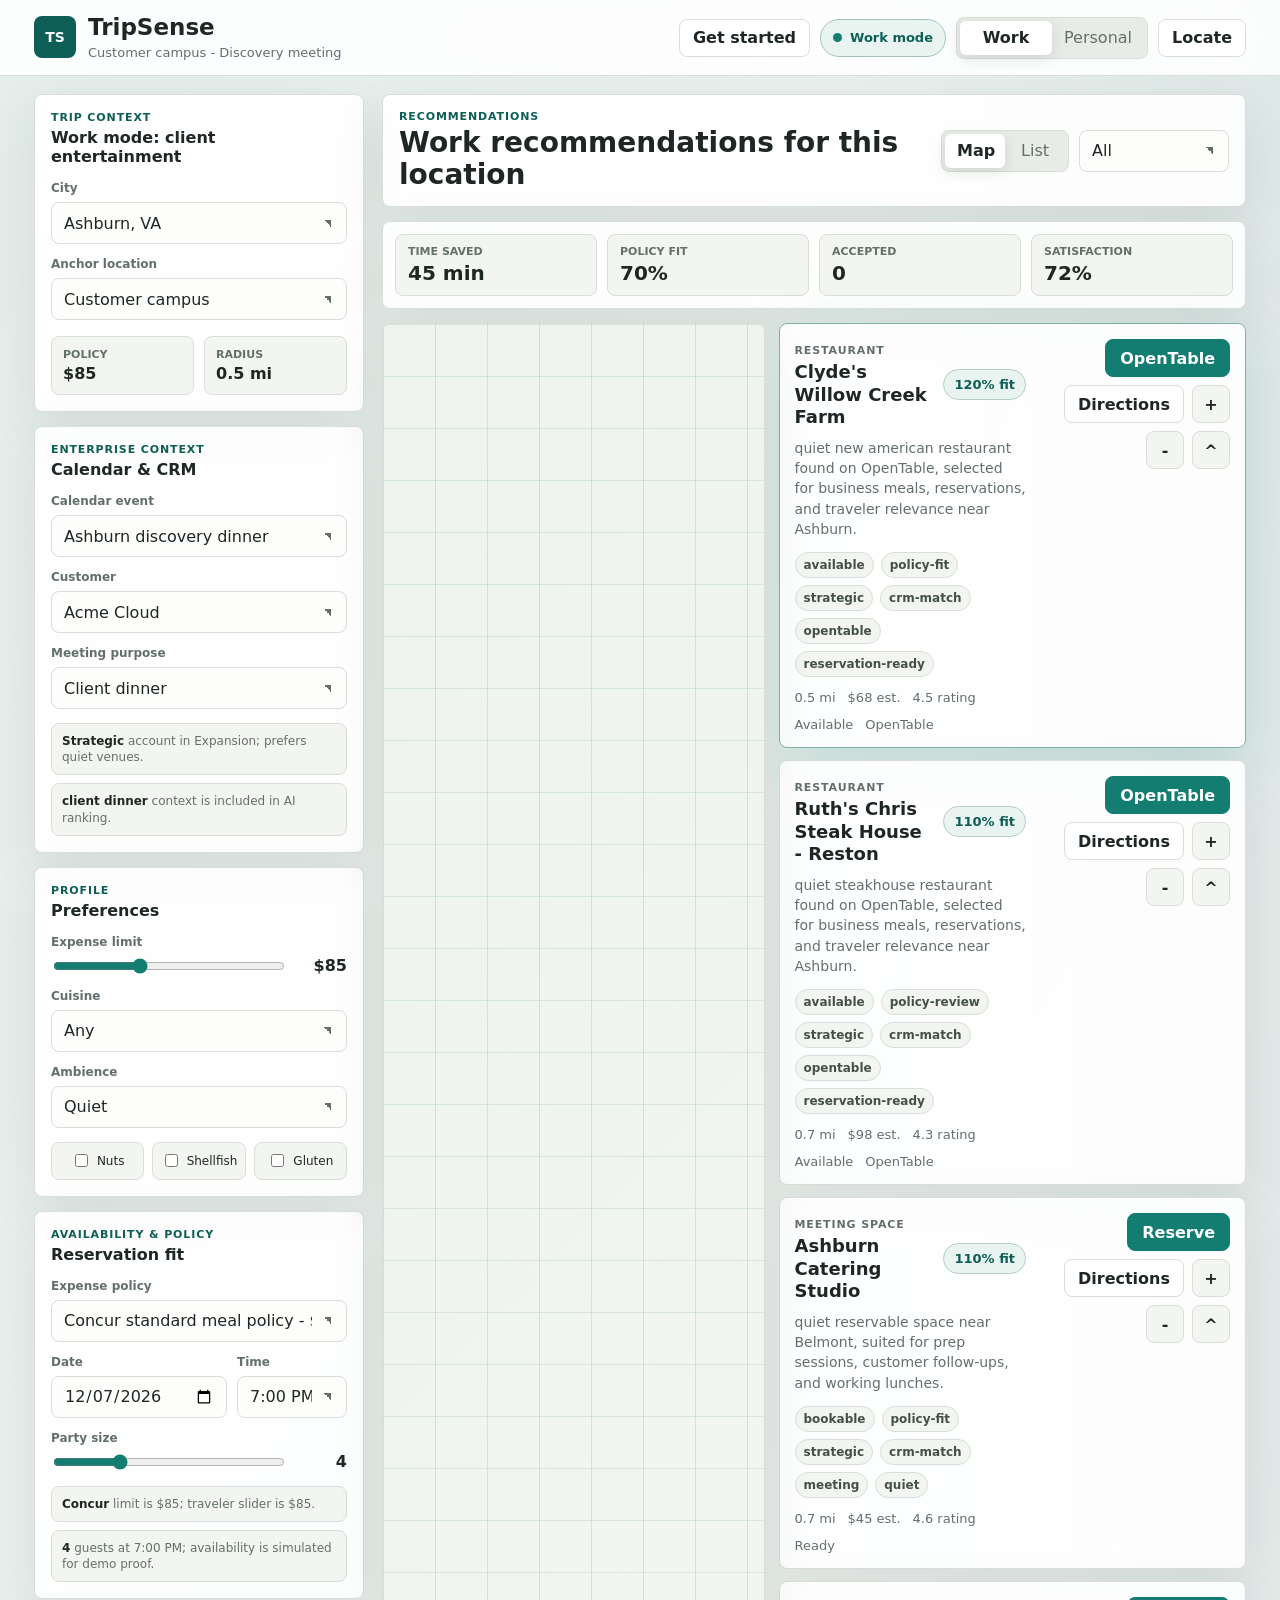
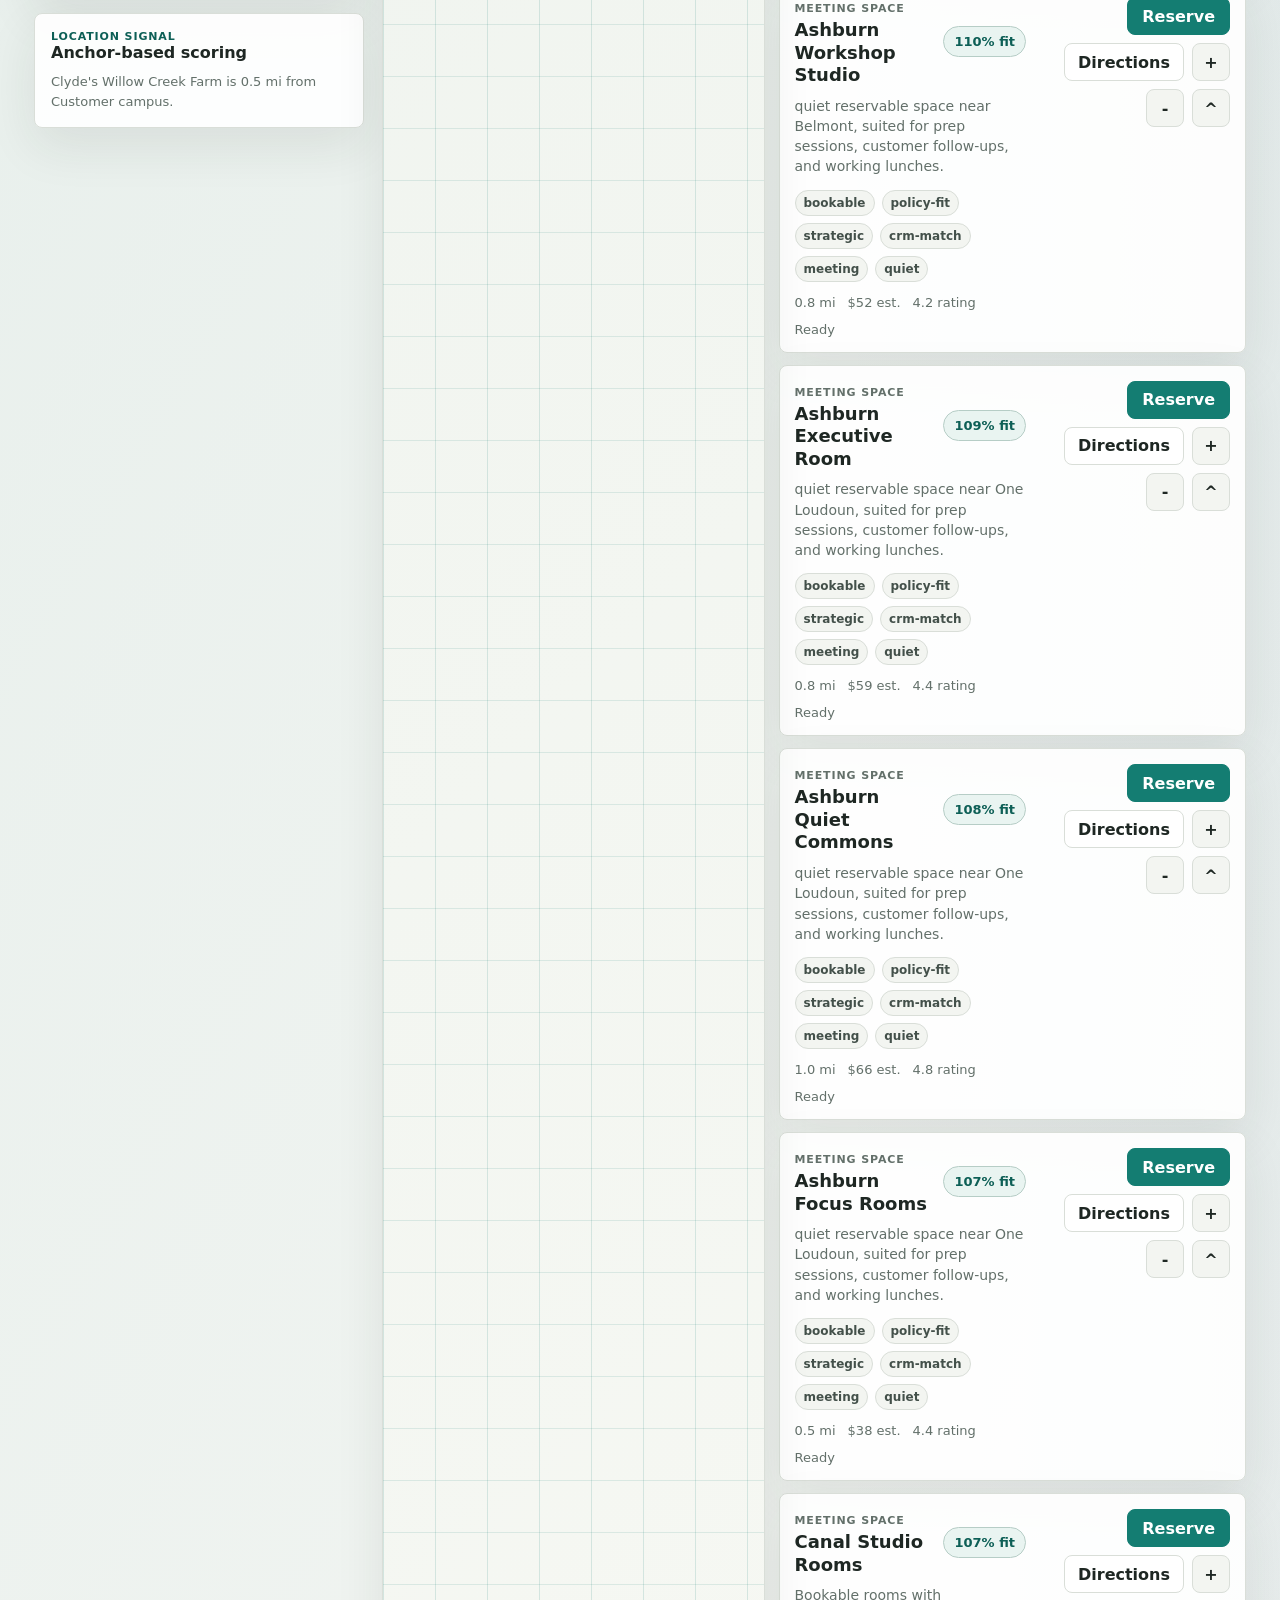
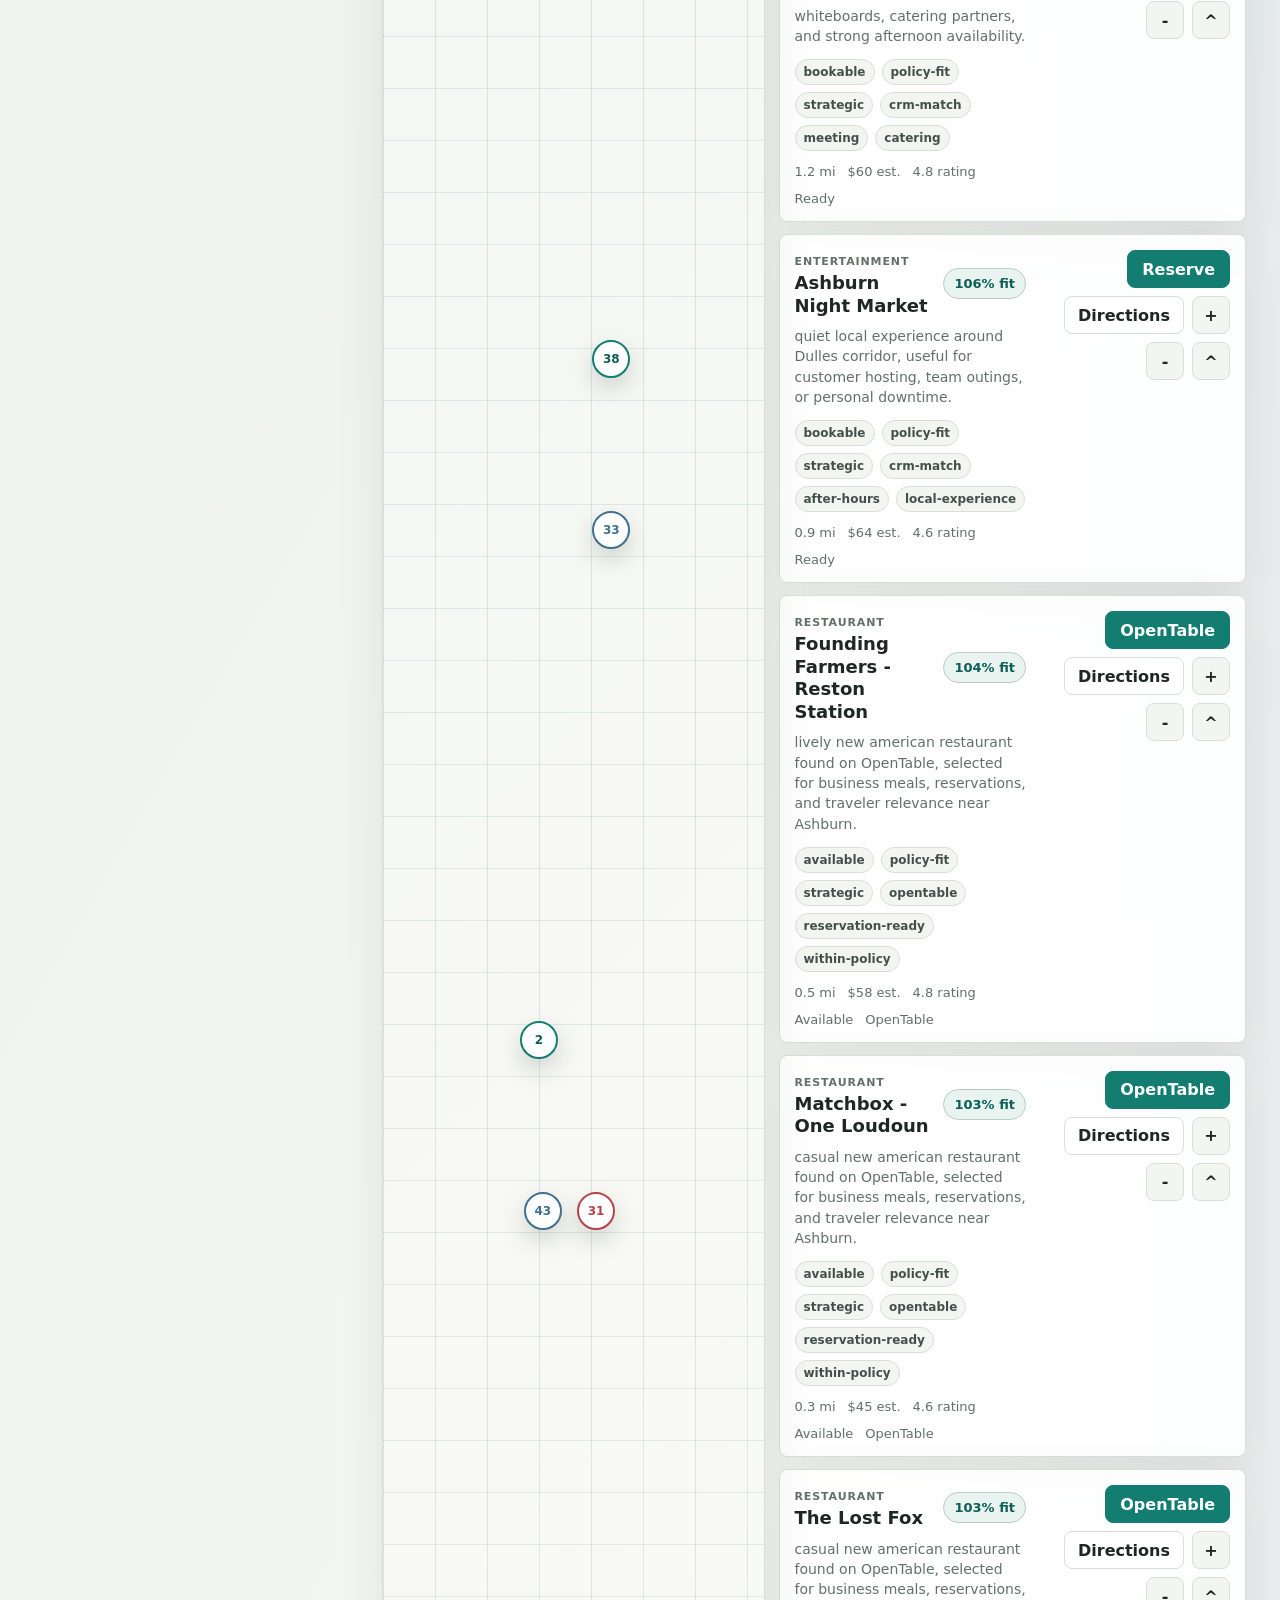
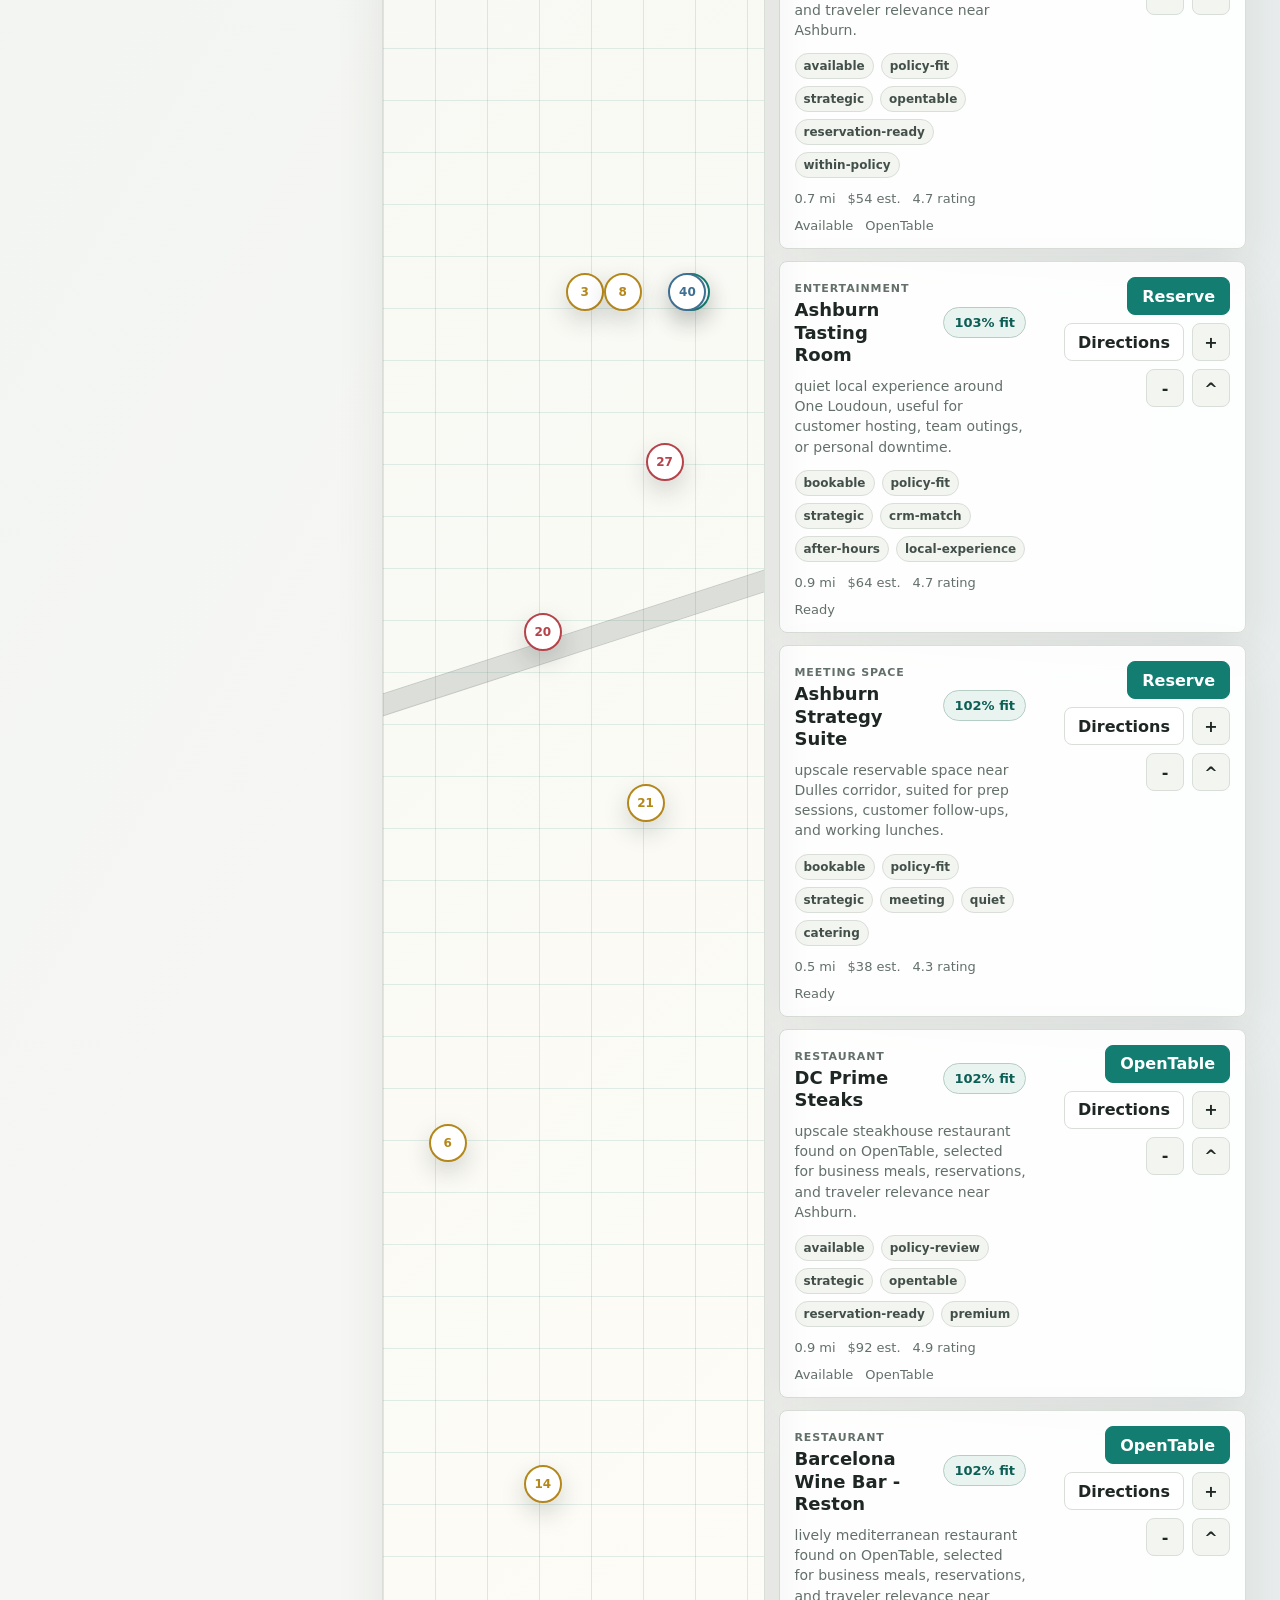
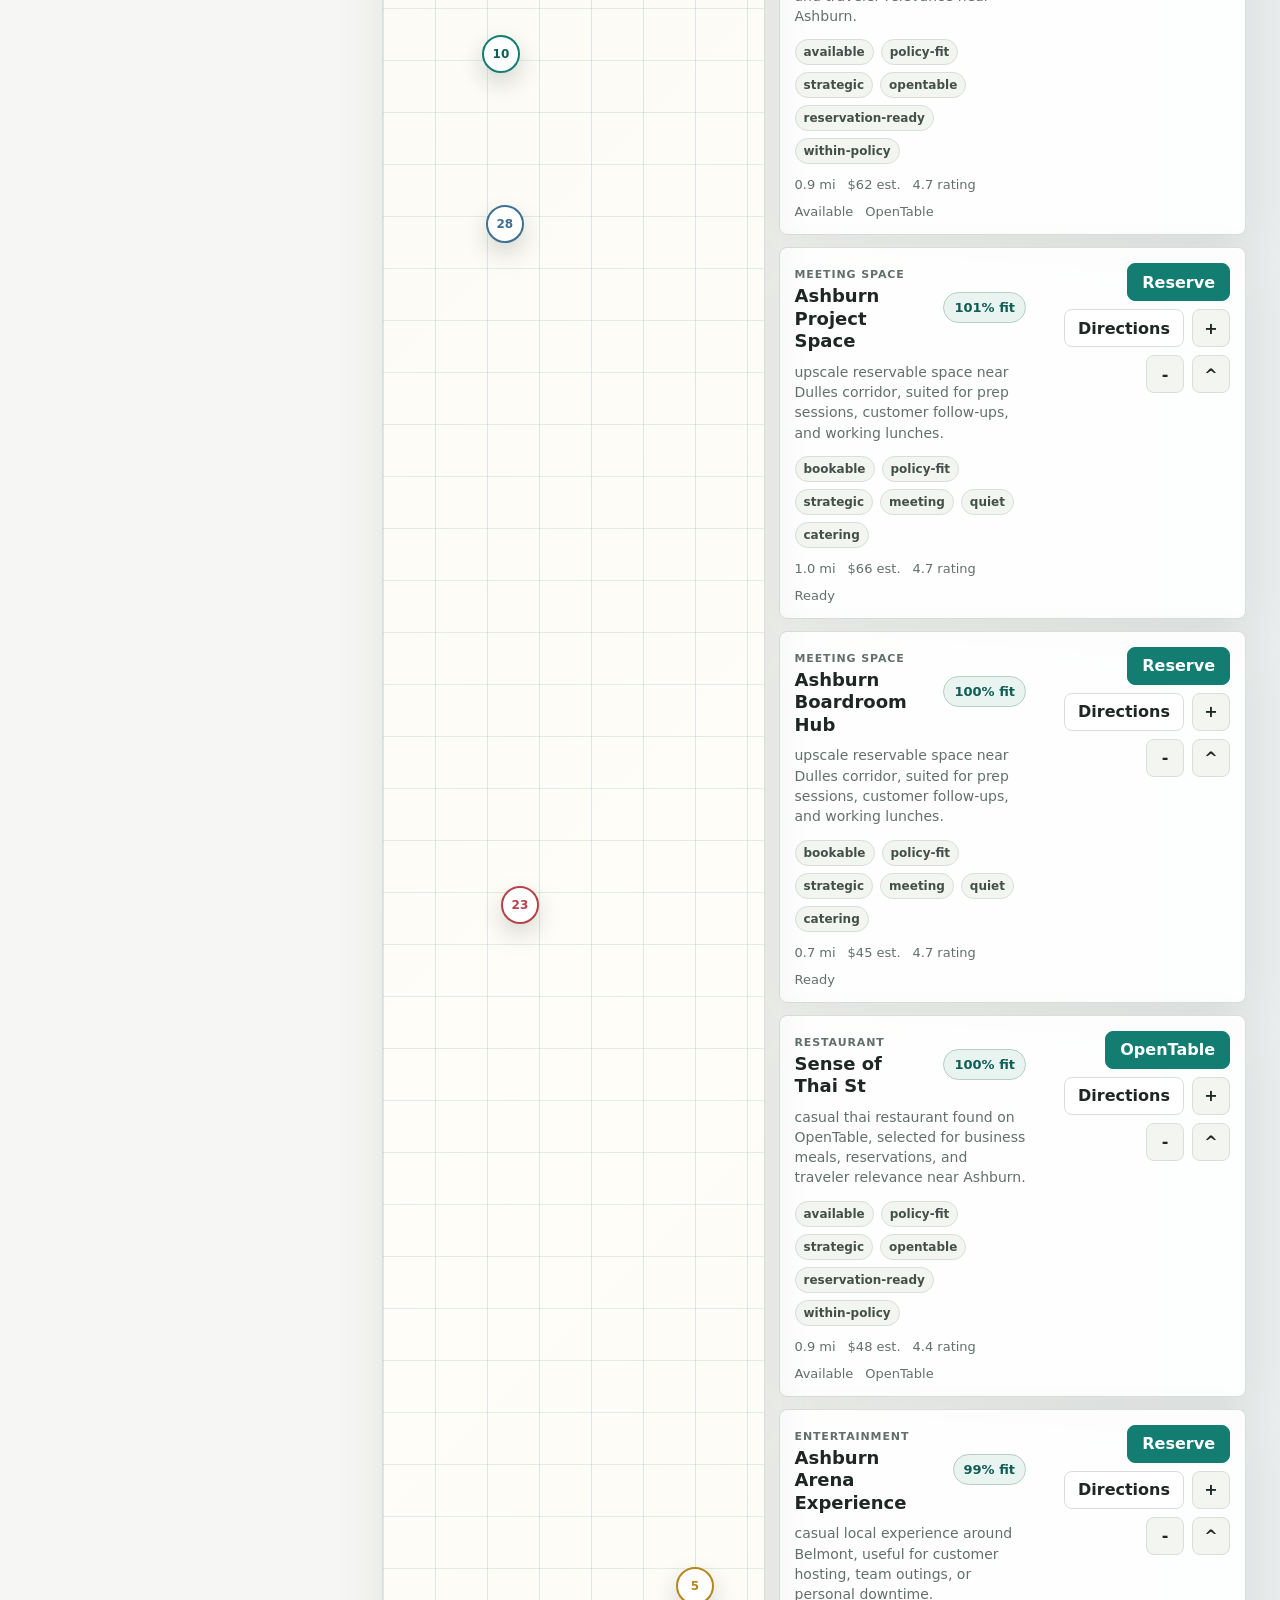
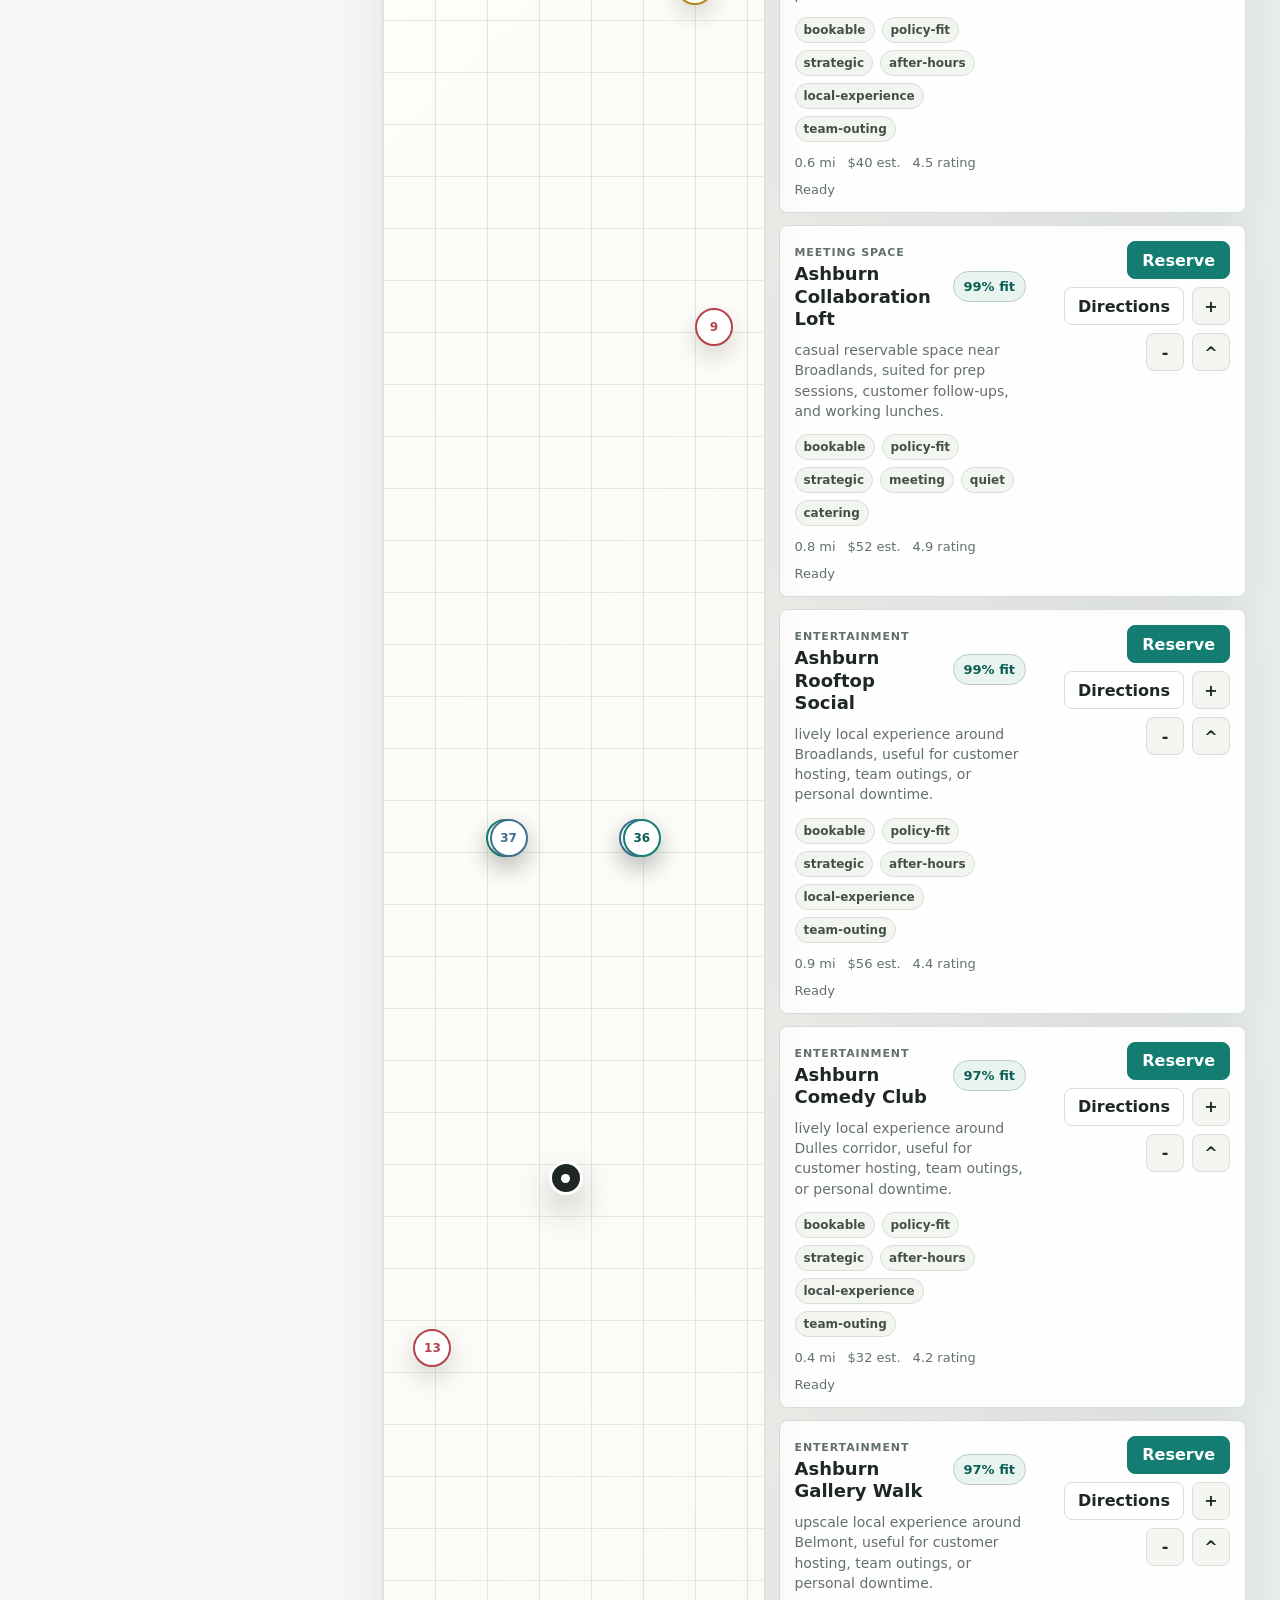
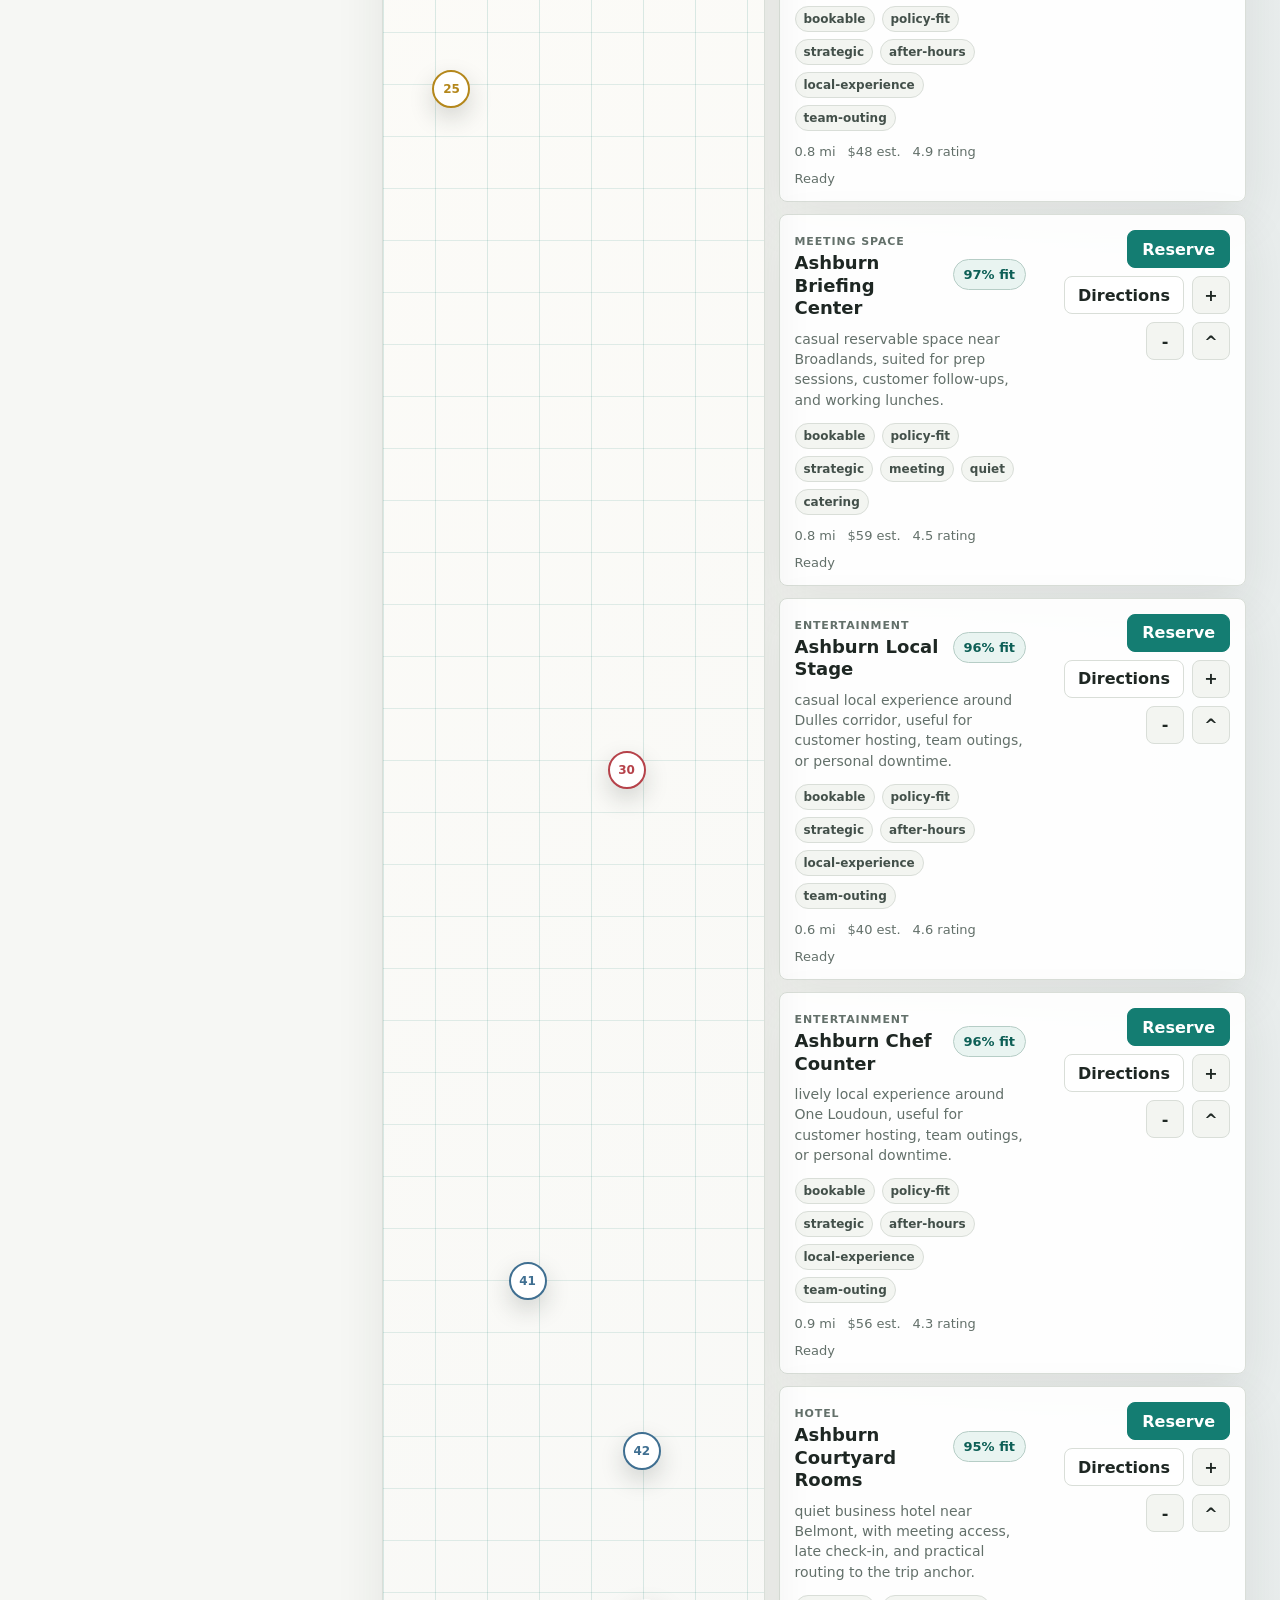
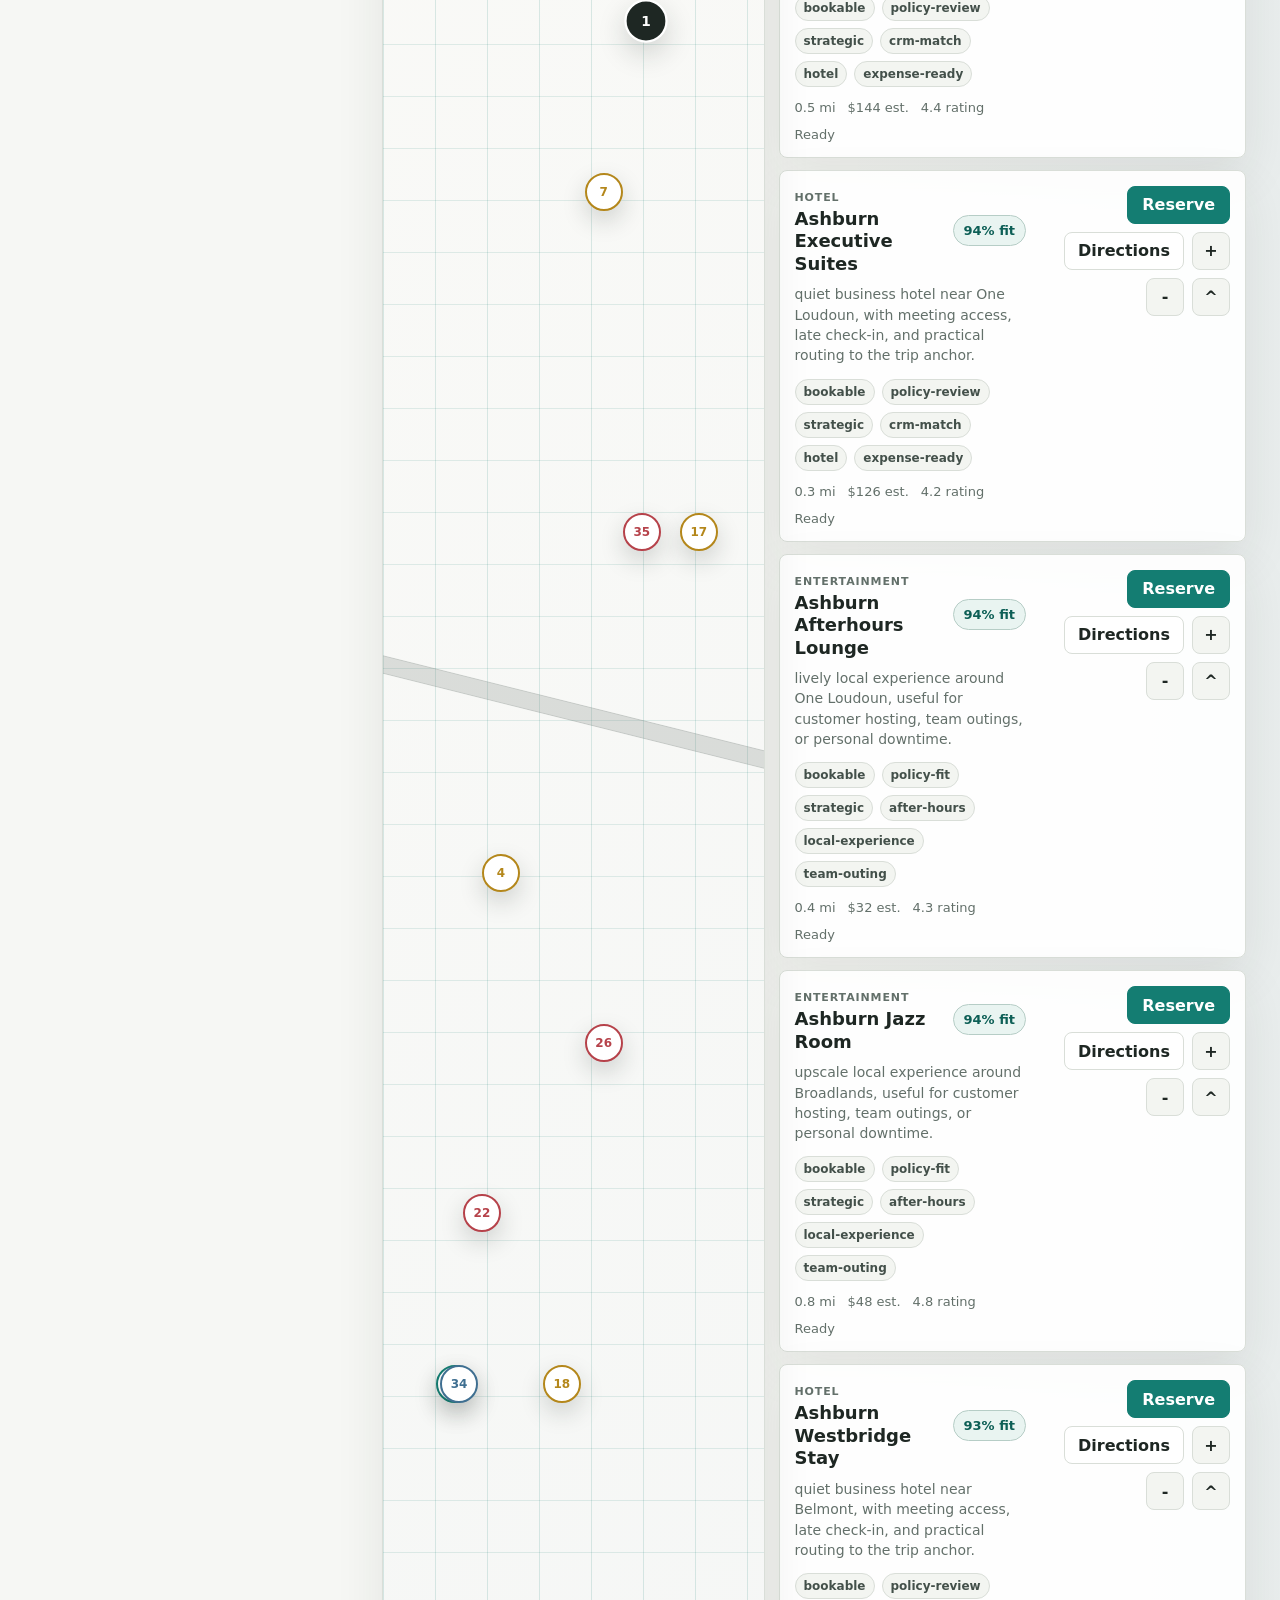
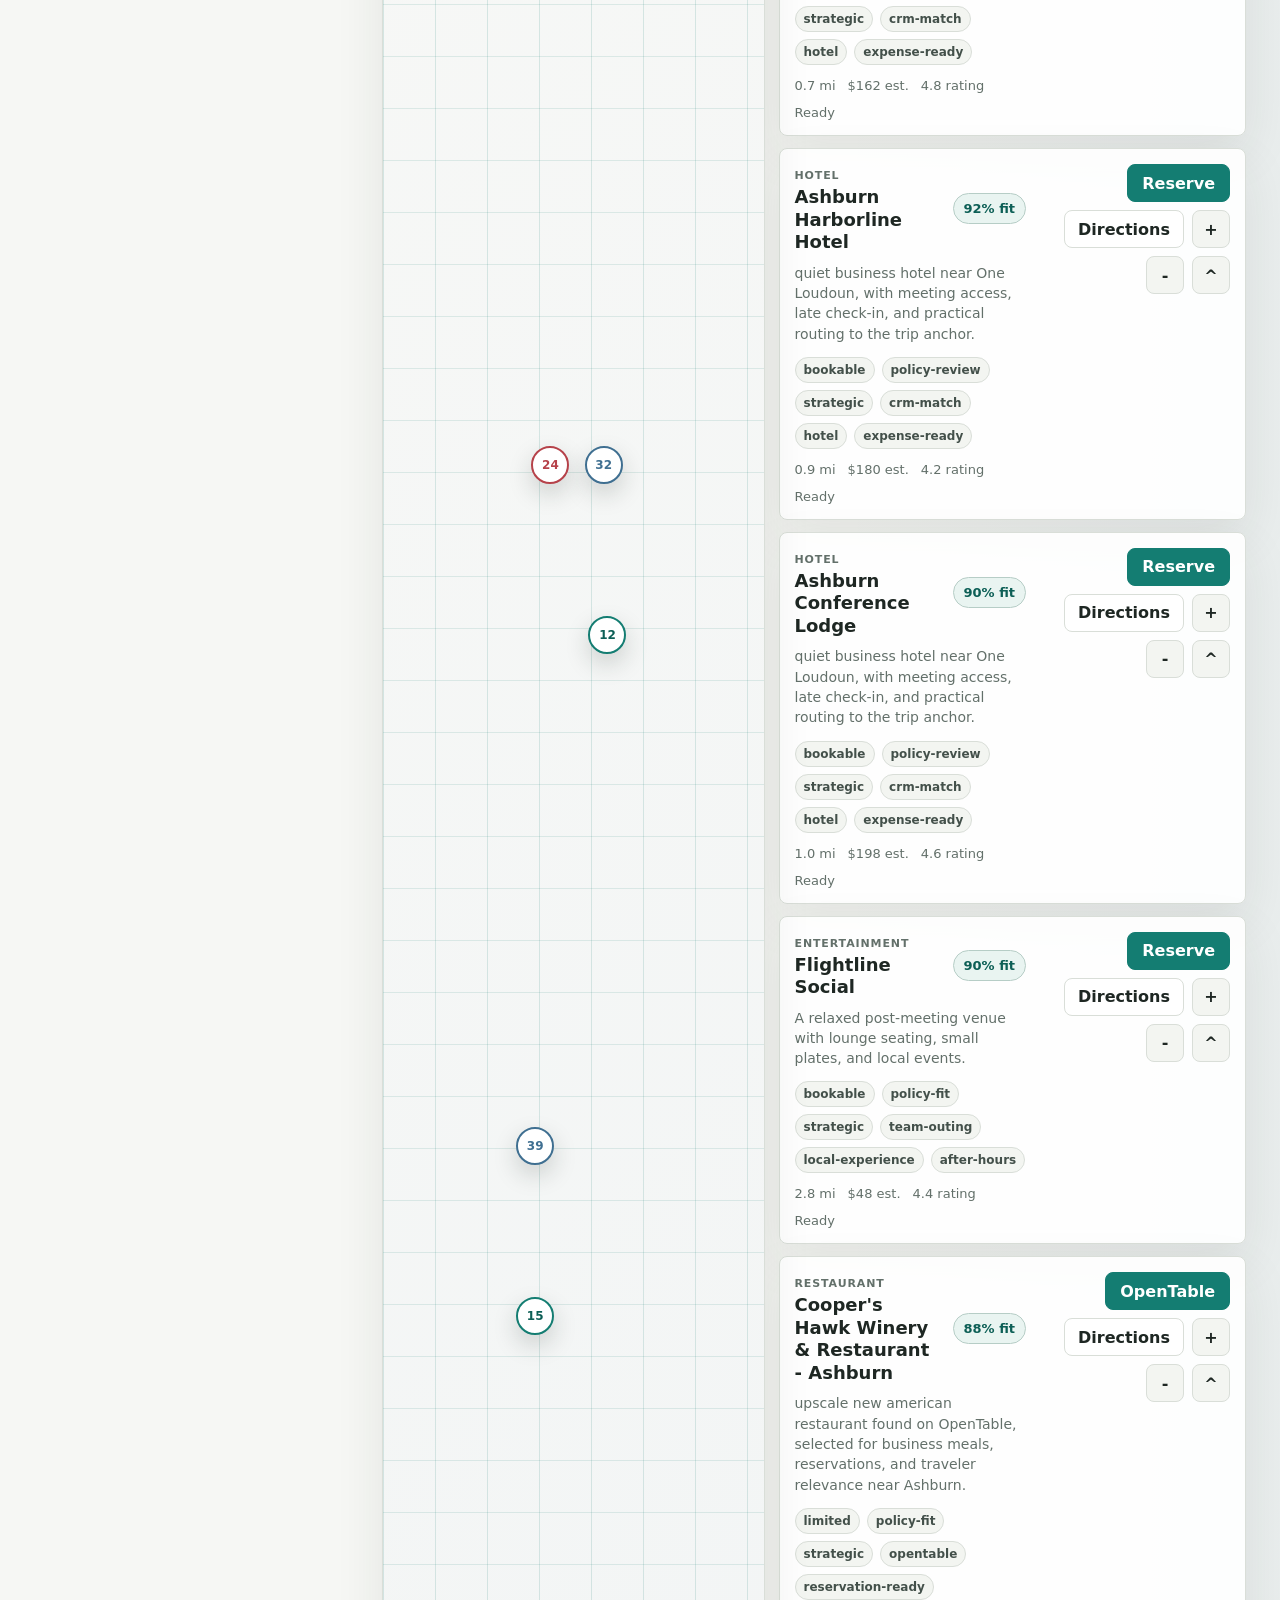
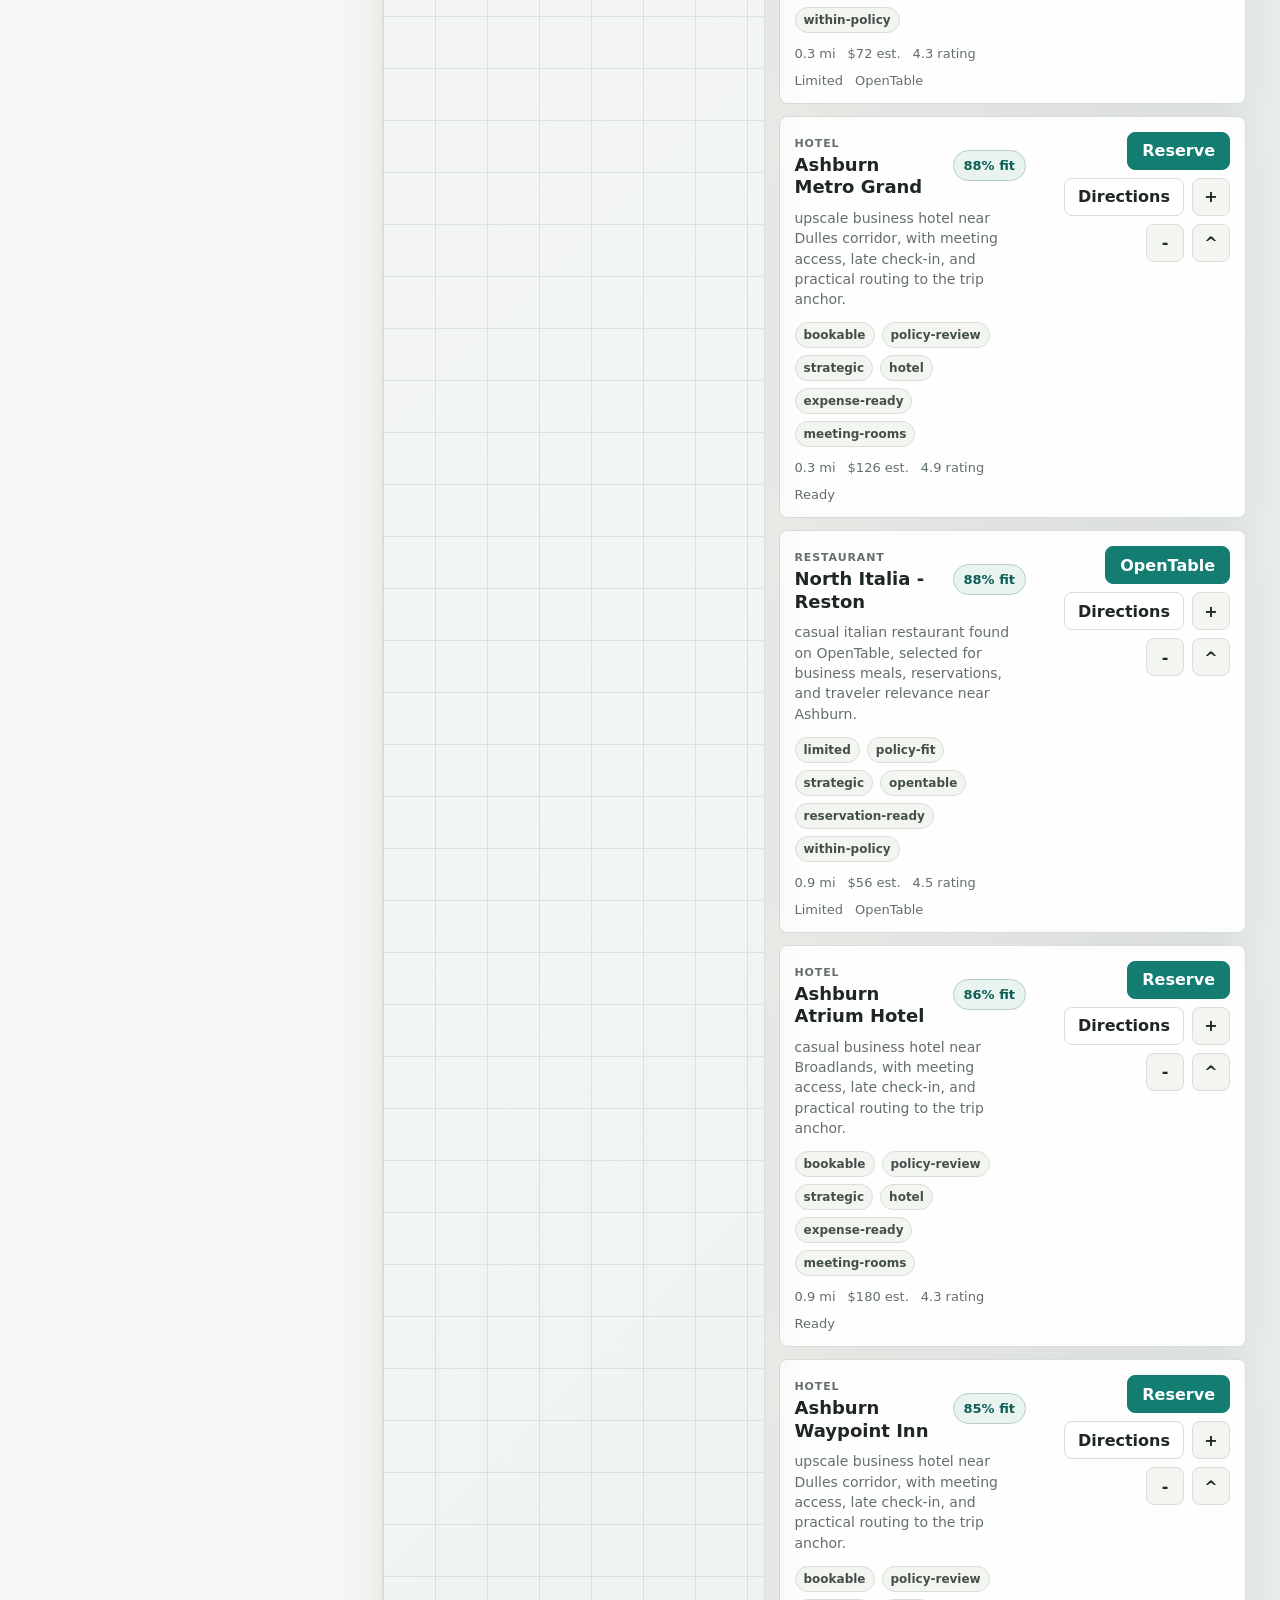
==== public/index.html @ 571b4d0f "Initial TripSense app" ====
<!doctype html>
<html lang="en">
  <head>
    <meta charset="UTF-8" />
    <meta name="viewport" content="width=device-width, initial-scale=1.0" />
    <meta
      name="description"
      content="TripSense enterprise travel companion dashboard"
    />
    <title>TripSense</title>
    <link rel="stylesheet" href="./styles.css" />
  </head>
  <body>
    <div class="app-shell">
      <header class="topbar">
        <div class="brand-lockup">
          <div class="brand-mark" aria-hidden="true">TS</div>
          <div>
            <h1>TripSense</h1>
            <p id="tripSubtitle">Ashburn customer visit</p>
          </div>
        </div>

        <div class="topbar-actions">
          <a class="ghost-link" href="./get-started.html">Get started</a>
          <div class="mode-chip" id="modeChip" aria-live="polite">
            <span></span>
            <strong>Work mode</strong>
          </div>
          <div class="segmented-control" aria-label="Trip mode">
            <button class="segment is-active" data-mode="work" type="button">
              Work
            </button>
            <button class="segment" data-mode="personal" type="button">
              Personal
            </button>
          </div>
          <button class="ghost-button" id="locateButton" type="button">
            Locate
          </button>
        </div>
      </header>

      <main class="dashboard">
        <aside class="sidebar" aria-label="Trip preferences">
          <section class="panel context-panel">
            <div class="panel-heading">
              <span class="eyebrow">Trip Context</span>
              <strong id="modeLabel">Client entertainment</strong>
            </div>

            <label class="field-label" for="citySelect">City</label>
            <select id="citySelect">
              <option value="ashburn">Ashburn, VA</option>
              <option value="new-york">New York, NY</option>
              <option value="san-francisco">San Francisco, CA</option>
              <option value="las-vegas">Las Vegas, NV</option>
            </select>

            <label class="field-label" for="anchorSelect">Anchor location</label>
            <select id="anchorSelect"></select>

            <div class="metric-grid">
              <div>
                <span class="metric-label">Policy</span>
                <strong id="policyMetric">$85</strong>
              </div>
              <div>
                <span class="metric-label">Radius</span>
                <strong id="radiusMetric">2.5 mi</strong>
              </div>
            </div>
          </section>

          <section class="panel">
            <div class="panel-heading">
              <span class="eyebrow">Enterprise Context</span>
              <strong>Calendar & CRM</strong>
            </div>

            <label class="field-label" for="eventSelect">Calendar event</label>
            <select id="eventSelect"></select>

            <label class="field-label" for="customerSelect">Customer</label>
            <select id="customerSelect"></select>

            <label class="field-label" for="purposeSelect">Meeting purpose</label>
            <select id="purposeSelect">
              <option value="client-dinner">Client dinner</option>
              <option value="workshop">Workshop</option>
              <option value="executive-briefing">Executive briefing</option>
              <option value="team-outing">Team outing</option>
              <option value="personal">Personal downtime</option>
            </select>

            <div class="insight-list" id="enterpriseSignals"></div>
          </section>

          <section class="panel">
            <div class="panel-heading">
              <span class="eyebrow">Profile</span>
              <strong>Preferences</strong>
            </div>

            <label class="field-label" for="budgetInput">Expense limit</label>
            <div class="range-row">
              <input id="budgetInput" min="30" max="180" step="5" type="range" />
              <span id="budgetValue"></span>
            </div>

            <label class="field-label" for="cuisineSelect">Cuisine</label>
            <select id="cuisineSelect">
              <option value="any">Any</option>
              <option value="new american">New American</option>
              <option value="italian">Italian</option>
              <option value="japanese">Japanese</option>
              <option value="mexican">Mexican</option>
              <option value="indian">Indian</option>
              <option value="steakhouse">Steakhouse</option>
              <option value="mediterranean">Mediterranean</option>
              <option value="seafood">Seafood</option>
              <option value="french">French</option>
              <option value="thai">Thai</option>
            </select>

            <label class="field-label" for="ambienceSelect">Ambience</label>
            <select id="ambienceSelect">
              <option value="quiet">Quiet</option>
              <option value="upscale">Upscale</option>
              <option value="casual">Casual</option>
              <option value="lively">Lively</option>
            </select>

            <div class="checkbox-group" aria-label="Allergies">
              <label>
                <input type="checkbox" value="nuts" />
                Nuts
              </label>
              <label>
                <input type="checkbox" value="shellfish" />
                Shellfish
              </label>
              <label>
                <input type="checkbox" value="gluten" />
                Gluten
              </label>
            </div>
          </section>

          <section class="panel">
            <div class="panel-heading">
              <span class="eyebrow">Availability & Policy</span>
              <strong>Reservation fit</strong>
            </div>

            <label class="field-label" for="policySelect">Expense policy</label>
            <select id="policySelect"></select>

            <div class="field-grid">
              <div>
                <label class="field-label" for="dateInput">Date</label>
                <input id="dateInput" type="date" />
              </div>
              <div>
                <label class="field-label" for="timeSelect">Time</label>
                <select id="timeSelect">
                  <option value="18:00">6:00 PM</option>
                  <option value="18:30">6:30 PM</option>
                  <option value="19:00">7:00 PM</option>
                  <option value="19:30">7:30 PM</option>
                  <option value="20:00">8:00 PM</option>
                  <option value="20:30">8:30 PM</option>
                </select>
              </div>
            </div>

            <label class="field-label" for="partyInput">Party size</label>
            <div class="range-row">
              <input id="partyInput" min="1" max="12" type="range" />
              <span id="partyValue"></span>
            </div>

            <div class="insight-list" id="policySignals"></div>
          </section>

          <section class="panel signal-panel">
            <div>
              <span class="eyebrow">Location Signal</span>
              <strong id="geoTitle">Awaiting location</strong>
            </div>
            <p id="geoDetail">Use Locate to enable proximity scoring.</p>
          </section>
        </aside>

        <section class="workspace" aria-label="TripSense recommendations">
          <div class="toolbar">
            <div>
              <span class="eyebrow">Recommendations</span>
              <h2 id="recommendationTitle">Best options near anchor</h2>
            </div>

            <div class="toolbar-controls">
              <div class="segmented-control compact" aria-label="View mode">
                <button class="segment is-active" data-view="map" type="button">
                  Map
                </button>
                <button class="segment" data-view="list" type="button">
                  List
                </button>
              </div>
              <select id="categorySelect" aria-label="Category">
                <option value="all">All</option>
                <option value="restaurant">Restaurants</option>
                <option value="hotel">Hotels</option>
                <option value="entertainment">Entertainment</option>
                <option value="meeting">Meeting</option>
              </select>
            </div>
          </div>

          <section class="analytics-strip" aria-label="Admin analytics">
            <div>
              <span class="metric-label">Time Saved</span>
              <strong id="timeSavedMetric">0 min</strong>
            </div>
            <div>
              <span class="metric-label">Policy Fit</span>
              <strong id="policyFitMetric">0%</strong>
            </div>
            <div>
              <span class="metric-label">Accepted</span>
              <strong id="acceptedMetric">0</strong>
            </div>
            <div>
              <span class="metric-label">Satisfaction</span>
              <strong id="satisfactionMetric">0%</strong>
            </div>
          </section>

          <div class="content-grid">
            <section class="map-view" id="mapView" aria-label="Map view">
              <div class="map-canvas">
                <div class="map-road road-one"></div>
                <div class="map-road road-two"></div>
                <div class="map-road road-three"></div>
                <div class="anchor-marker" id="anchorMarker">
                  <span></span>
                </div>
                <div id="mapMarkers"></div>
              </div>
            </section>

            <section class="recommendation-list" id="recommendationList"></section>
          </div>
        </section>
      </main>
    </div>

    <template id="placeCardTemplate">
      <article class="place-card">
        <div class="card-main">
          <div class="place-title-row">
            <div>
              <span class="place-type"></span>
              <h3></h3>
            </div>
            <div class="score-pill"></div>
          </div>
          <p class="place-summary"></p>
          <div class="tag-row"></div>
          <div class="place-meta"></div>
        </div>
        <div class="card-actions">
          <button class="primary-button reserve-button" type="button">
            Reserve
          </button>
          <button class="ghost-button maps-button" type="button">
            Directions
          </button>
          <button class="icon-button like-button" type="button" aria-label="Like">
            +
          </button>
          <button class="icon-button dislike-button" type="button" aria-label="Dislike">
            -
          </button>
          <button class="icon-button share-button" type="button" aria-label="Share">
            ^
          </button>
        </div>
      </article>
    </template>

    <script src="./app.js"></script>
  </body>
</html>
---- public/styles.css ----
:root {
  color-scheme: light;
  --bg: #f6f7f4;
  --surface: #ffffff;
  --surface-strong: #fdfdfb;
  --ink: #1e2723;
  --muted: #63706a;
  --line: #d9ded8;
  --teal: #147d72;
  --teal-dark: #0d5f56;
  --red: #b6424a;
  --gold: #b4871b;
  --blue: #3f6f91;
  --accent: #147d72;
  --accent-dark: #0d5f56;
  --accent-soft: #e9f4f1;
  --mode-bg-a: rgba(20, 125, 114, 0.08);
  --mode-bg-b: rgba(63, 111, 145, 0.07);
  --shadow: 0 18px 50px rgba(30, 39, 35, 0.09);
}

body[data-mode="personal"] {
  --bg: #fff8f6;
  --line: #ead9d2;
  --accent: #c05265;
  --accent-dark: #8f3346;
  --accent-soft: #fff0ed;
  --mode-bg-a: rgba(192, 82, 101, 0.13);
  --mode-bg-b: rgba(180, 135, 27, 0.11);
}

* {
  box-sizing: border-box;
}

body {
  margin: 0;
  min-height: 100vh;
  background:
    linear-gradient(120deg, var(--mode-bg-a), transparent 32%),
    linear-gradient(270deg, var(--mode-bg-b), transparent 34%),
    var(--bg);
  color: var(--ink);
  font-family:
    Inter, ui-sans-serif, system-ui, -apple-system, BlinkMacSystemFont, "Segoe UI",
    sans-serif;
}

button,
input,
select {
  font: inherit;
}

button {
  cursor: pointer;
}

.app-shell {
  min-height: 100vh;
}

.topbar {
  align-items: center;
  background: rgba(255, 255, 255, 0.88);
  border-bottom: 1px solid var(--line);
  display: flex;
  gap: 24px;
  justify-content: space-between;
  min-height: 76px;
  padding: 14px clamp(16px, 3vw, 34px);
  position: sticky;
  top: 0;
  z-index: 10;
  backdrop-filter: blur(18px);
}

.brand-lockup {
  align-items: center;
  display: flex;
  gap: 12px;
  min-width: 0;
}

.brand-mark {
  align-items: center;
  background: var(--accent-dark);
  border-radius: 8px;
  color: white;
  display: flex;
  font-size: 14px;
  font-weight: 800;
  height: 42px;
  justify-content: center;
  letter-spacing: 0;
  width: 42px;
}

h1,
h2,
h3,
p {
  margin: 0;
}

h1 {
  font-size: 23px;
  line-height: 1.1;
}

#tripSubtitle {
  color: var(--muted);
  font-size: 13px;
  margin-top: 4px;
}

.topbar-actions,
.toolbar-controls,
.range-row,
.place-title-row,
.card-actions,
.metric-grid {
  align-items: center;
  display: flex;
}

.topbar-actions,
.toolbar-controls {
  gap: 10px;
}

.mode-chip {
  align-items: center;
  background: var(--accent-soft);
  border: 1px solid color-mix(in srgb, var(--accent) 28%, var(--line));
  border-radius: 999px;
  color: var(--accent-dark);
  display: inline-flex;
  font-size: 13px;
  gap: 8px;
  min-height: 38px;
  padding: 0 12px;
  white-space: nowrap;
}

.mode-chip span {
  background: var(--accent);
  border-radius: 999px;
  display: inline-block;
  height: 9px;
  width: 9px;
}

.segmented-control {
  background: #e8ece7;
  border: 1px solid var(--line);
  border-radius: 8px;
  display: grid;
  grid-template-columns: repeat(2, minmax(76px, 1fr));
  padding: 3px;
}

.segmented-control.compact {
  grid-template-columns: repeat(2, minmax(60px, 1fr));
}

.segment {
  background: transparent;
  border: 0;
  border-radius: 6px;
  color: var(--muted);
  min-height: 34px;
  padding: 6px 12px;
}

.segment.is-active {
  background: var(--surface);
  box-shadow: 0 4px 14px rgba(30, 39, 35, 0.12);
  color: var(--ink);
  font-weight: 750;
}

.dashboard {
  display: grid;
  gap: 18px;
  grid-template-columns: minmax(280px, 330px) minmax(0, 1fr);
  padding: 18px clamp(16px, 3vw, 34px) 30px;
}

.sidebar {
  display: flex;
  flex-direction: column;
  gap: 14px;
}

.panel,
.toolbar,
.place-card {
  background: rgba(255, 255, 255, 0.92);
  border: 1px solid var(--line);
  border-radius: 8px;
  box-shadow: var(--shadow);
}

.panel {
  padding: 16px;
}

.panel-heading {
  display: grid;
  gap: 4px;
  margin-bottom: 15px;
}

.eyebrow {
  color: var(--accent-dark);
  display: block;
  font-size: 11px;
  font-weight: 800;
  letter-spacing: 0.08em;
  text-transform: uppercase;
}

.field-label {
  color: var(--muted);
  display: block;
  font-size: 12px;
  font-weight: 750;
  margin: 13px 0 7px;
}

select,
input[type="range"],
input[type="date"] {
  width: 100%;
}

select,
input[type="date"] {
  appearance: none;
  background:
    linear-gradient(45deg, transparent 50%, var(--muted) 50%) right 15px top 50% /
      7px 7px no-repeat,
    var(--surface-strong);
  border: 1px solid var(--line);
  border-radius: 8px;
  color: var(--ink);
  min-height: 42px;
  padding: 0 34px 0 12px;
}

input[type="date"] {
  background: var(--surface-strong);
  padding-right: 12px;
}

input[type="range"] {
  accent-color: var(--accent);
}

.range-row {
  gap: 12px;
}

#budgetValue,
#partyValue {
  color: var(--ink);
  font-weight: 800;
  min-width: 48px;
  text-align: right;
}

.field-grid {
  display: grid;
  gap: 10px;
  grid-template-columns: 1fr 1fr;
}

.insight-list {
  display: grid;
  gap: 8px;
  margin-top: 14px;
}

.insight {
  background: #f3f5f1;
  border: 1px solid var(--line);
  border-radius: 8px;
  color: var(--muted);
  font-size: 12px;
  line-height: 1.35;
  padding: 9px 10px;
}

.insight strong {
  color: var(--ink);
}

.metric-grid {
  gap: 10px;
  margin-top: 16px;
}

.metric-grid > div {
  background: #f3f5f1;
  border: 1px solid var(--line);
  border-radius: 8px;
  display: grid;
  flex: 1;
  gap: 3px;
  padding: 11px;
}

.metric-label {
  color: var(--muted);
  font-size: 11px;
  font-weight: 750;
  text-transform: uppercase;
}

.checkbox-group {
  display: grid;
  gap: 8px;
  grid-template-columns: repeat(3, 1fr);
  margin-top: 14px;
}

.checkbox-group label {
  align-items: center;
  background: #f3f5f1;
  border: 1px solid var(--line);
  border-radius: 8px;
  display: flex;
  font-size: 12px;
  gap: 6px;
  justify-content: center;
  min-height: 38px;
}

.signal-panel {
  display: grid;
  gap: 10px;
}

.signal-panel p {
  color: var(--muted);
  font-size: 13px;
  line-height: 1.5;
}

.workspace {
  display: flex;
  flex-direction: column;
  gap: 14px;
  min-width: 0;
}

.analytics-strip {
  background: rgba(255, 255, 255, 0.92);
  border: 1px solid var(--line);
  border-radius: 8px;
  box-shadow: var(--shadow);
  display: grid;
  gap: 10px;
  grid-template-columns: repeat(4, minmax(120px, 1fr));
  padding: 12px;
}

.analytics-strip > div {
  background: #f3f5f1;
  border: 1px solid var(--line);
  border-radius: 8px;
  display: grid;
  gap: 3px;
  min-height: 62px;
  padding: 10px 12px;
}

.analytics-strip strong {
  color: var(--ink);
  font-size: 20px;
}

.toolbar {
  align-items: center;
  display: flex;
  justify-content: space-between;
  gap: 16px;
  min-height: 82px;
  padding: 15px 16px;
}

.toolbar h2 {
  font-size: clamp(20px, 2.3vw, 28px);
  line-height: 1.15;
  margin-top: 4px;
}

#categorySelect {
  min-width: 150px;
}

.content-grid {
  display: grid;
  gap: 14px;
  grid-template-columns: minmax(360px, 0.9fr) minmax(360px, 1.1fr);
  min-height: 620px;
}

.map-view {
  min-height: 620px;
}

.map-canvas {
  background:
    linear-gradient(90deg, color-mix(in srgb, var(--accent) 15%, transparent) 1px, transparent 1px) 0 0 /
      52px 52px,
    linear-gradient(color-mix(in srgb, var(--accent) 12%, transparent) 1px, transparent 1px) 0 0 / 52px
      52px,
    linear-gradient(135deg, #eef3ee, #fffdf8 42%, #eef2f4);
  border: 1px solid var(--line);
  border-radius: 8px;
  box-shadow: var(--shadow);
  height: 100%;
  min-height: 620px;
  overflow: hidden;
  position: relative;
}

.map-road {
  background: rgba(99, 112, 106, 0.2);
  border: 1px solid rgba(99, 112, 106, 0.18);
  border-radius: 999px;
  position: absolute;
  transform-origin: center;
}

.road-one {
  height: 22px;
  left: -20%;
  top: 30%;
  transform: rotate(-18deg);
  width: 140%;
}

.road-two {
  height: 18px;
  left: -16%;
  top: 68%;
  transform: rotate(14deg);
  width: 130%;
}

.road-three {
  height: 16px;
  left: 42%;
  top: -10%;
  transform: rotate(82deg);
  width: 90%;
}

.anchor-marker,
.map-marker {
  position: absolute;
  transform: translate(-50%, -50%);
}

.anchor-marker {
  align-items: center;
  background: var(--ink);
  border: 3px solid white;
  border-radius: 999px;
  box-shadow: 0 16px 32px rgba(30, 39, 35, 0.25);
  display: flex;
  height: 34px;
  justify-content: center;
  left: 48%;
  top: 52%;
  width: 34px;
  z-index: 3;
}

.anchor-marker span {
  background: white;
  border-radius: 999px;
  display: block;
  height: 9px;
  width: 9px;
}

.map-marker {
  align-items: center;
  background: white;
  border: 2px solid var(--accent);
  border-radius: 999px;
  box-shadow: 0 10px 24px rgba(30, 39, 35, 0.18);
  color: var(--accent-dark);
  display: flex;
  font-size: 12px;
  font-weight: 850;
  height: 38px;
  justify-content: center;
  width: 38px;
  z-index: 4;
}

.map-marker[data-category="hotel"] {
  border-color: var(--blue);
  color: var(--blue);
}

.map-marker[data-category="entertainment"] {
  border-color: var(--red);
  color: var(--red);
}

.map-marker[data-category="meeting"] {
  border-color: var(--gold);
  color: var(--gold);
}

.map-marker.is-selected {
  background: var(--ink);
  border-color: white;
  color: white;
  transform: translate(-50%, -50%) scale(1.14);
}

.recommendation-list {
  display: flex;
  flex-direction: column;
  gap: 12px;
  min-width: 0;
}

.place-card {
  display: grid;
  gap: 14px;
  grid-template-columns: minmax(0, 1fr) auto;
  padding: 15px;
}

.place-card.is-highlighted {
  border-color: color-mix(in srgb, var(--accent) 45%, var(--line));
  box-shadow: 0 20px 55px color-mix(in srgb, var(--accent) 18%, transparent);
}

.card-main {
  min-width: 0;
}

.place-title-row {
  gap: 14px;
  justify-content: space-between;
}

.place-title-row h3 {
  font-size: 18px;
  line-height: 1.25;
  margin-top: 3px;
}

.place-type {
  color: var(--muted);
  font-size: 11px;
  font-weight: 800;
  letter-spacing: 0.08em;
  text-transform: uppercase;
}

.score-pill {
  background: var(--accent-soft);
  border: 1px solid color-mix(in srgb, var(--accent) 18%, var(--line));
  border-radius: 999px;
  color: var(--accent-dark);
  flex: 0 0 auto;
  font-size: 13px;
  font-weight: 850;
  padding: 7px 10px;
}

.place-summary {
  color: var(--muted);
  font-size: 14px;
  line-height: 1.45;
  margin-top: 9px;
}

.tag-row {
  display: flex;
  flex-wrap: wrap;
  gap: 7px;
  margin-top: 13px;
}

.tag {
  background: #f3f5f1;
  border: 1px solid var(--line);
  border-radius: 999px;
  color: #43504a;
  font-size: 12px;
  font-weight: 700;
  padding: 5px 8px;
}

.place-meta {
  color: var(--muted);
  display: flex;
  flex-wrap: wrap;
  font-size: 13px;
  gap: 12px;
  margin-top: 13px;
}

.card-actions {
  align-content: start;
  align-items: stretch;
  flex-wrap: wrap;
  gap: 8px;
  justify-content: flex-end;
  max-width: 190px;
}

.primary-button,
.ghost-button,
.icon-button,
.primary-link,
.ghost-link {
  border-radius: 8px;
  min-height: 38px;
  transition:
    transform 120ms ease,
    border-color 120ms ease,
    background 120ms ease;
}

.primary-link,
.ghost-link {
  align-items: center;
  display: inline-flex;
  justify-content: center;
  text-decoration: none;
}

.primary-button {
  background: var(--accent);
  border: 1px solid var(--accent);
  color: white;
  font-weight: 800;
  padding: 0 14px;
}

.primary-link {
  background: var(--accent);
  border: 1px solid var(--accent);
  color: white;
  font-weight: 800;
  padding: 0 14px;
}

.ghost-button,
.ghost-link {
  background: var(--surface);
  border: 1px solid var(--line);
  color: var(--ink);
  font-weight: 750;
  padding: 0 13px;
}

.icon-button {
  background: #f3f5f1;
  border: 1px solid var(--line);
  color: var(--ink);
  font-weight: 900;
  width: 38px;
}

.primary-button:hover,
.ghost-button:hover,
.icon-button:hover,
.map-marker:hover,
.primary-link:hover,
.ghost-link:hover {
  transform: translateY(-1px);
}

.hidden {
  display: none;
}

.guide-layout {
  display: grid;
  gap: 18px;
  margin: 0 auto;
  max-width: 1120px;
  padding: 28px clamp(16px, 3vw, 34px) 42px;
}

.guide-hero {
  background: rgba(255, 255, 255, 0.92);
  border: 1px solid var(--line);
  border-radius: 8px;
  box-shadow: var(--shadow);
  display: grid;
  gap: 12px;
  padding: clamp(22px, 4vw, 38px);
}

.guide-hero h2 {
  font-size: clamp(32px, 6vw, 56px);
  line-height: 1;
  max-width: 780px;
}

.guide-hero p {
  color: var(--muted);
  font-size: 17px;
  line-height: 1.55;
  max-width: 780px;
}

.guide-section {
  display: grid;
  gap: 14px;
}

.guide-section h3 {
  font-size: 24px;
  line-height: 1.2;
  margin-top: 4px;
}

.guide-grid,
.feature-list {
  display: grid;
  gap: 12px;
}

.guide-grid {
  grid-template-columns: repeat(4, minmax(0, 1fr));
}

.feature-list {
  grid-template-columns: repeat(3, minmax(0, 1fr));
}

.guide-card,
.feature-list > div {
  background: rgba(255, 255, 255, 0.92);
  border: 1px solid var(--line);
  border-radius: 8px;
  box-shadow: var(--shadow);
  display: grid;
  gap: 9px;
  padding: 16px;
}

.guide-card strong,
.feature-list strong {
  color: var(--ink);
  font-size: 16px;
}

.guide-card p,
.feature-list p {
  color: var(--muted);
  font-size: 14px;
  line-height: 1.5;
}

@media (max-width: 1120px) {
  .dashboard,
  .content-grid {
    grid-template-columns: 1fr;
  }

  .sidebar {
    display: grid;
    grid-template-columns: repeat(3, minmax(0, 1fr));
  }

  .map-view,
  .map-canvas {
    min-height: 460px;
  }

  .guide-grid,
  .feature-list {
    grid-template-columns: repeat(2, minmax(0, 1fr));
  }
}

@media (max-width: 820px) {
  .topbar,
  .toolbar,
  .place-card {
    align-items: stretch;
    flex-direction: column;
  }

  .topbar {
    position: static;
  }

  .topbar-actions,
  .toolbar-controls {
    align-items: stretch;
    flex-direction: column;
  }

  .segmented-control,
  .segmented-control.compact {
    grid-template-columns: repeat(2, minmax(0, 1fr));
  }

  .dashboard {
    padding-inline: 12px;
  }

  .sidebar {
    grid-template-columns: 1fr;
  }

  .content-grid {
    min-height: 0;
  }

  .field-grid,
  .analytics-strip {
    grid-template-columns: 1fr;
  }

  .guide-grid,
  .feature-list {
    grid-template-columns: 1fr;
  }

  .place-card {
    display: flex;
  }

  .card-actions {
    max-width: none;
    justify-content: stretch;
  }

  .card-actions .primary-button,
  .card-actions .ghost-button {
    flex: 1 1 130px;
  }

  .checkbox-group {
    grid-template-columns: 1fr;
  }
}
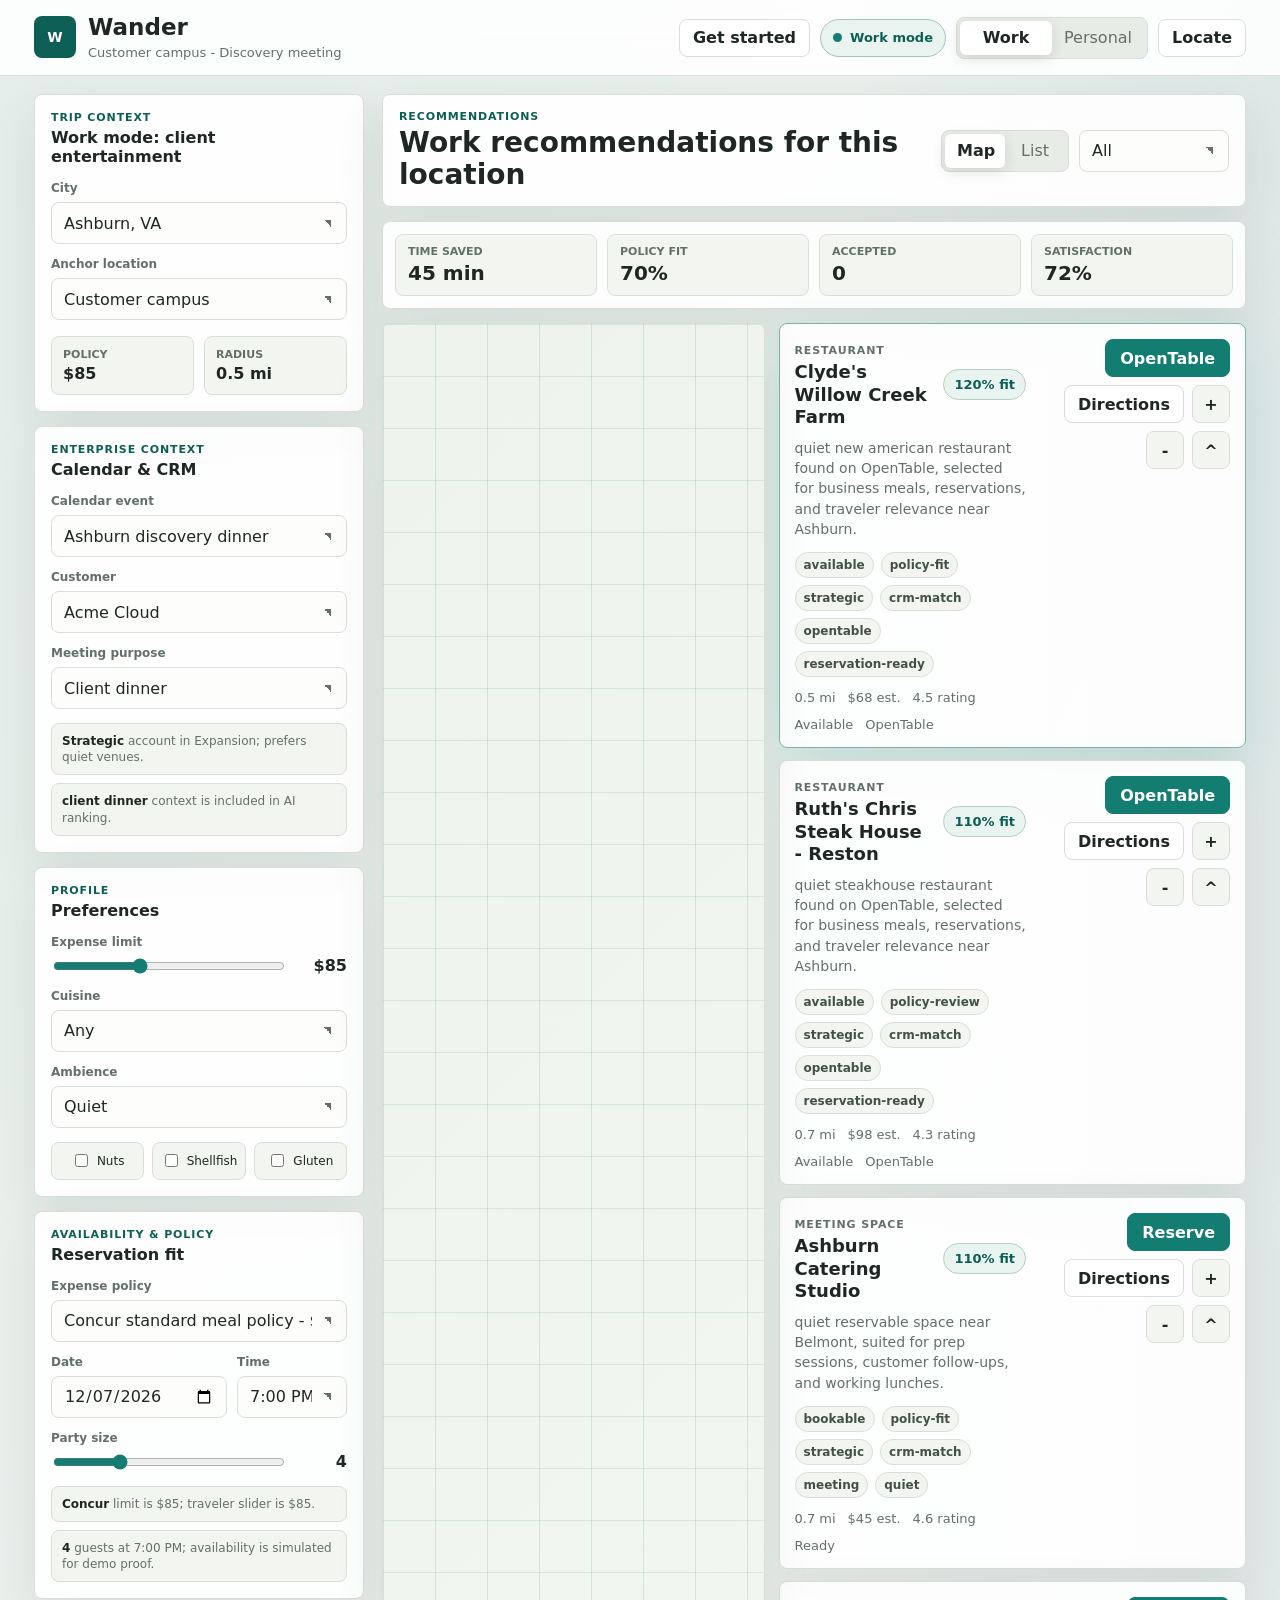
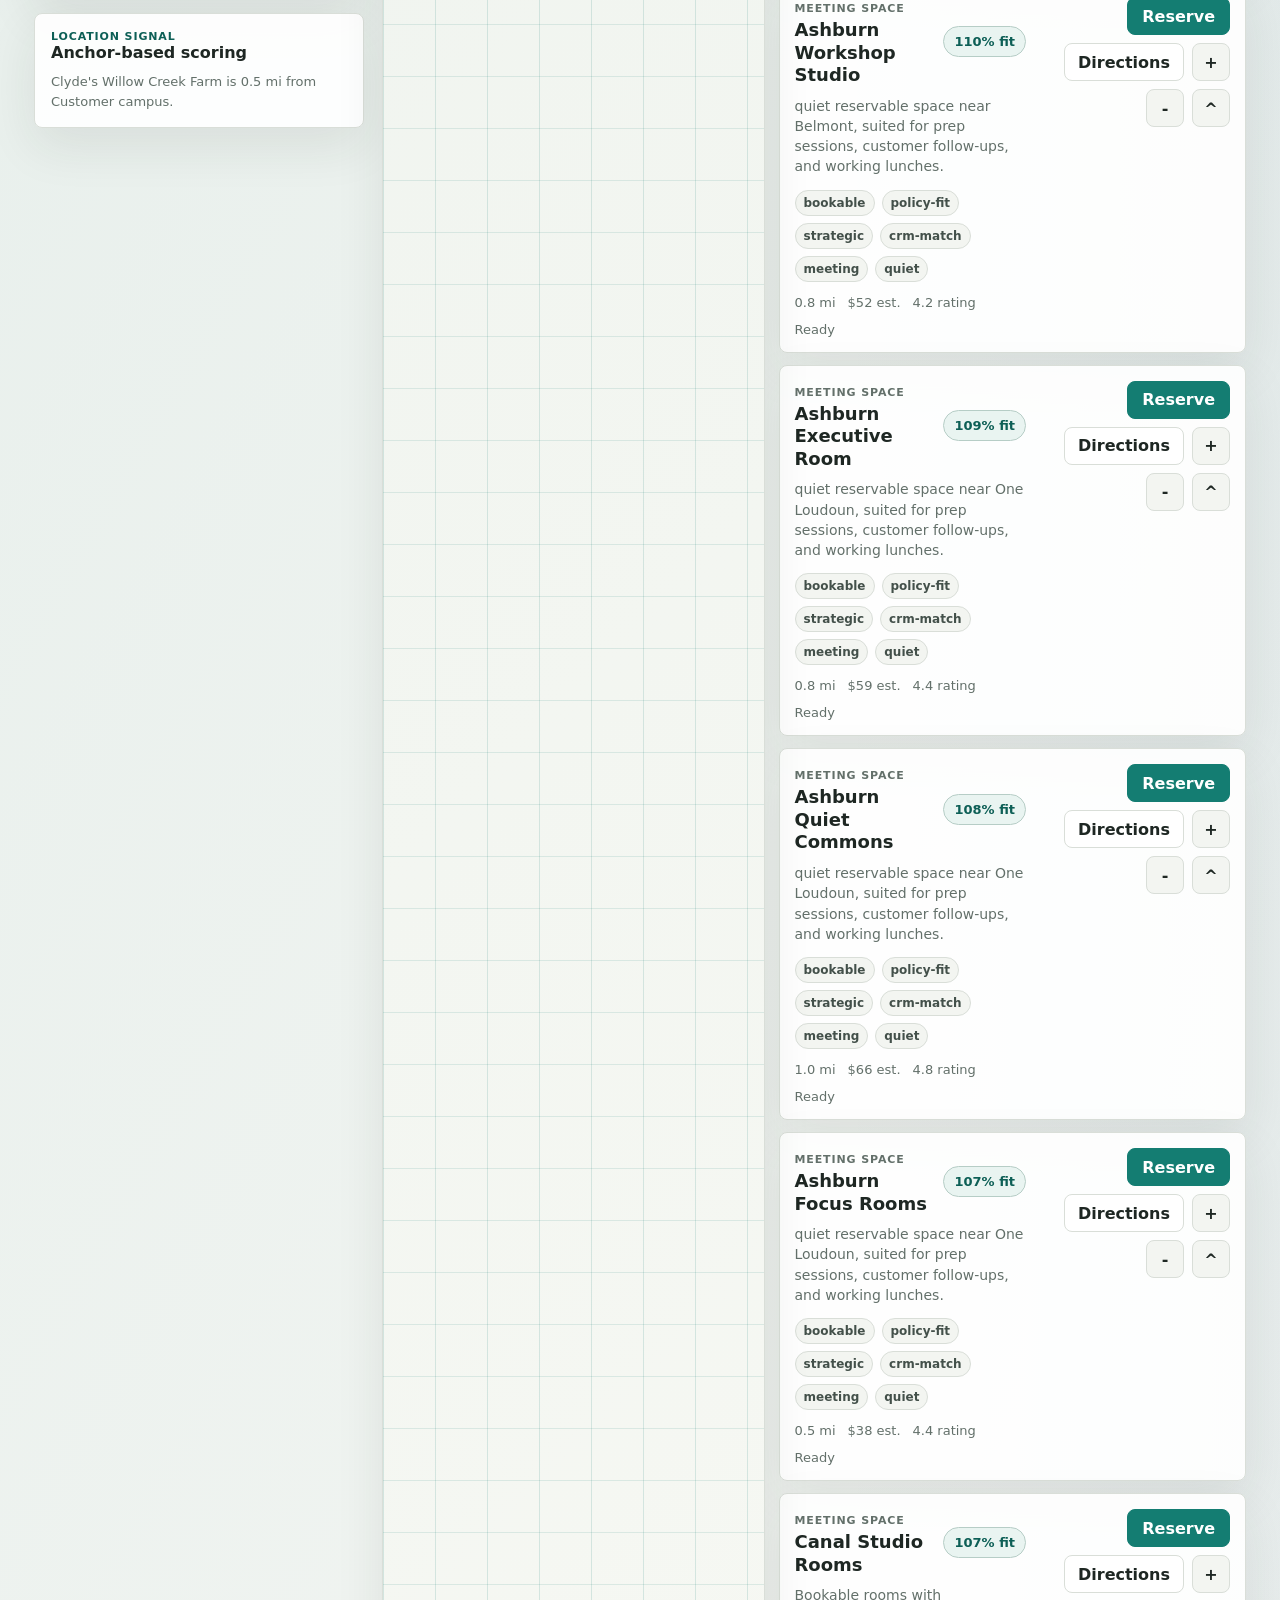
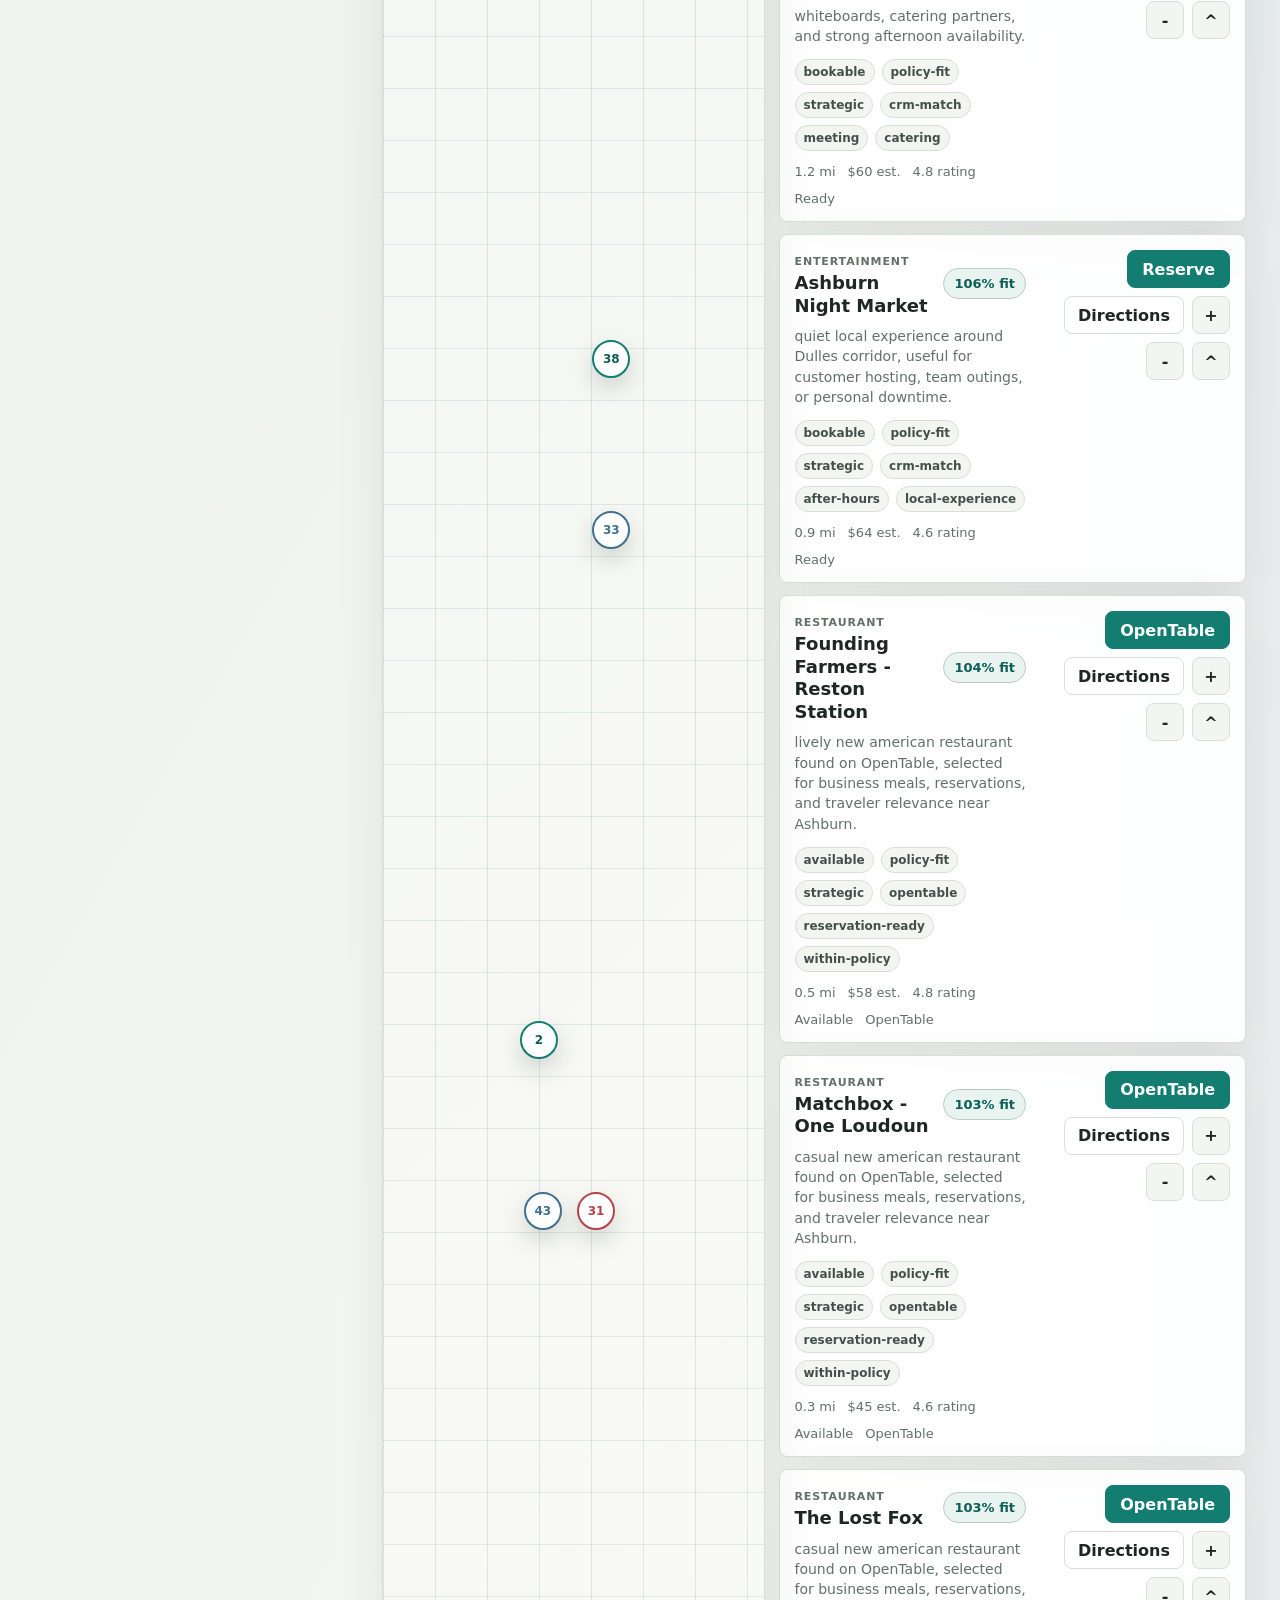
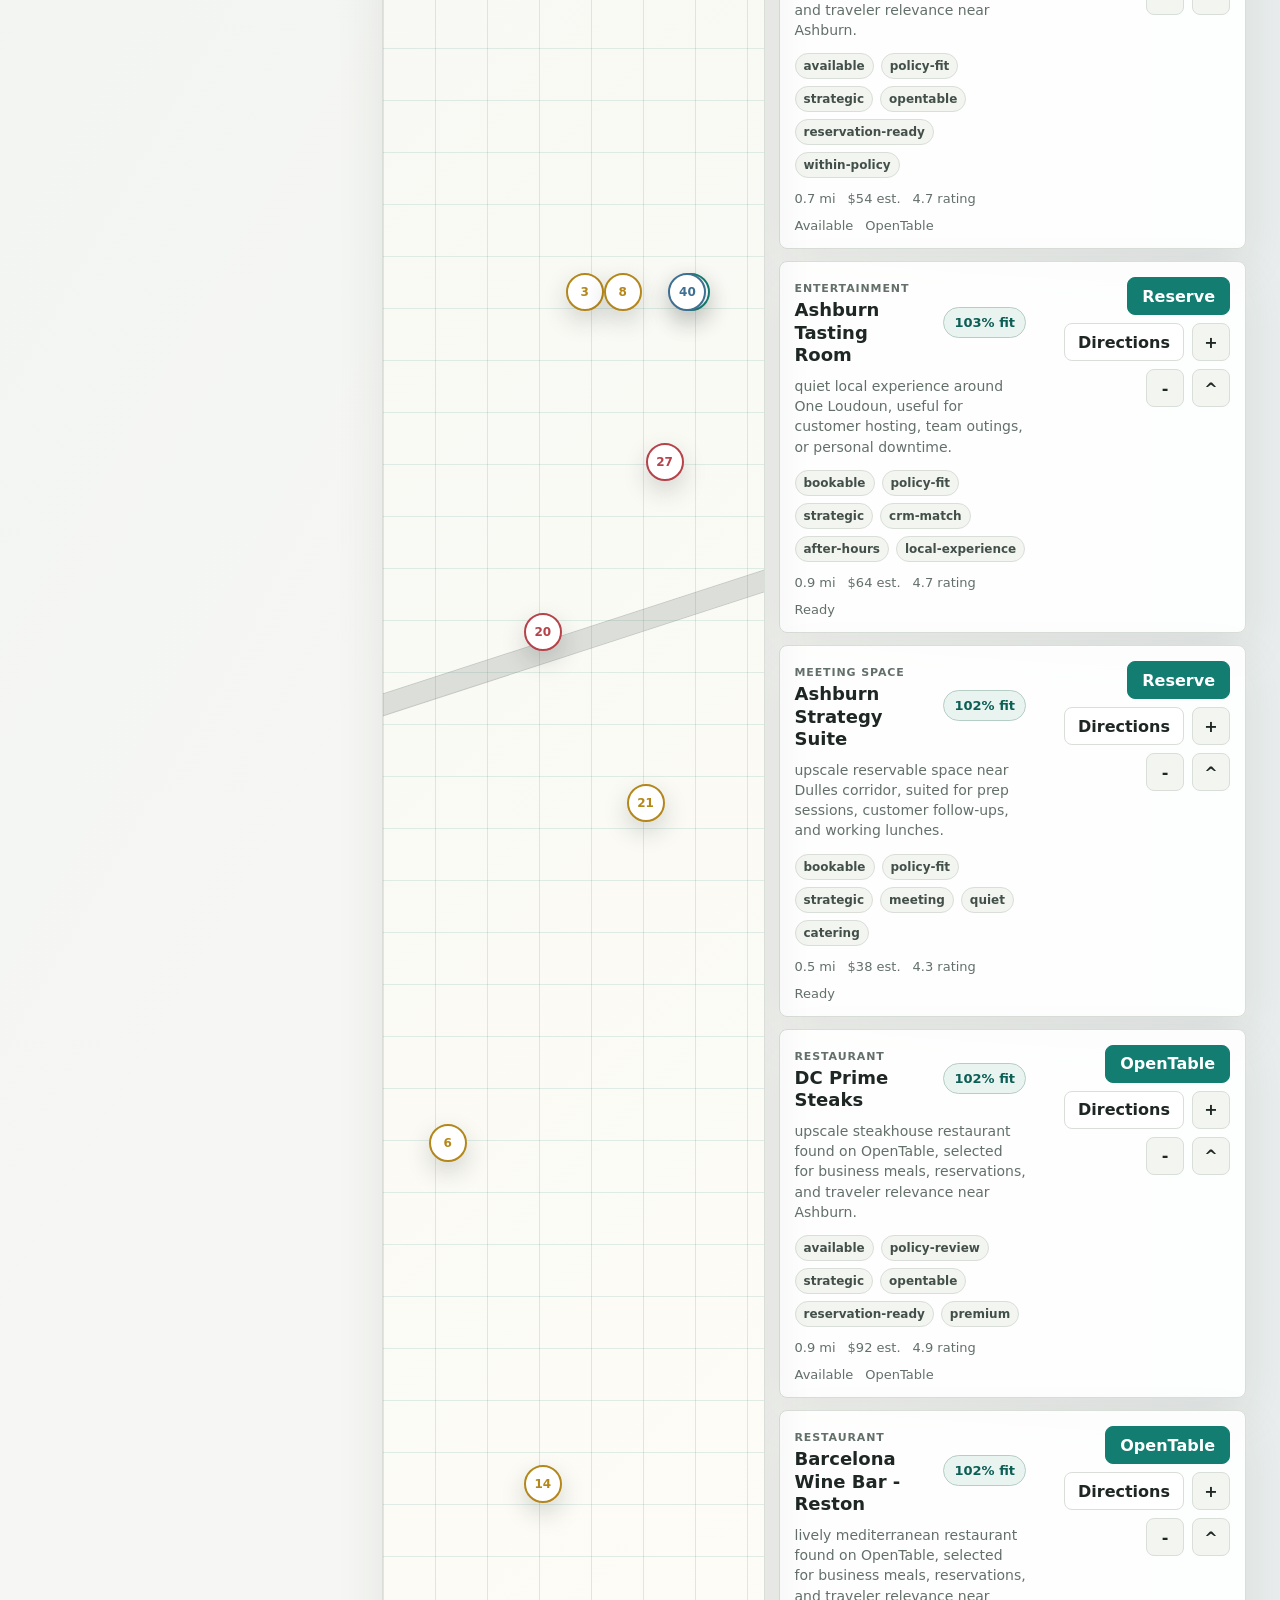
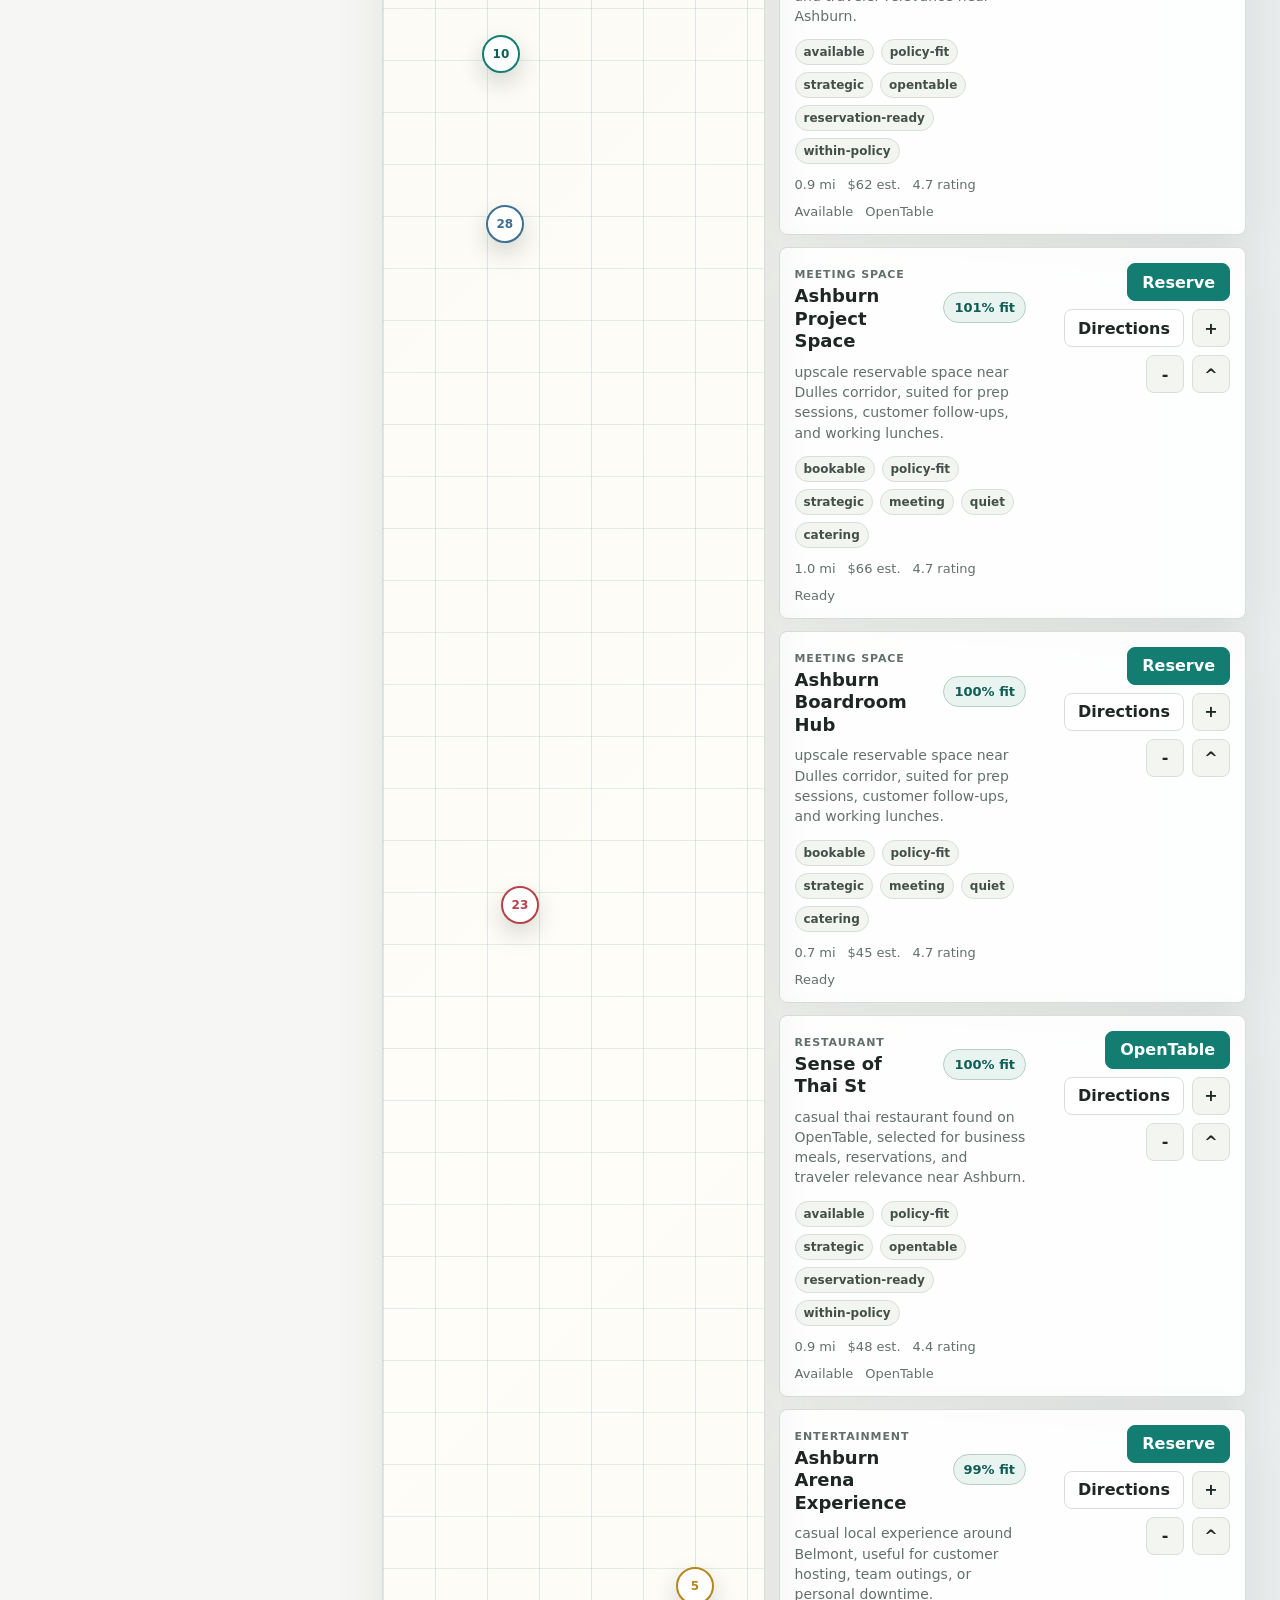
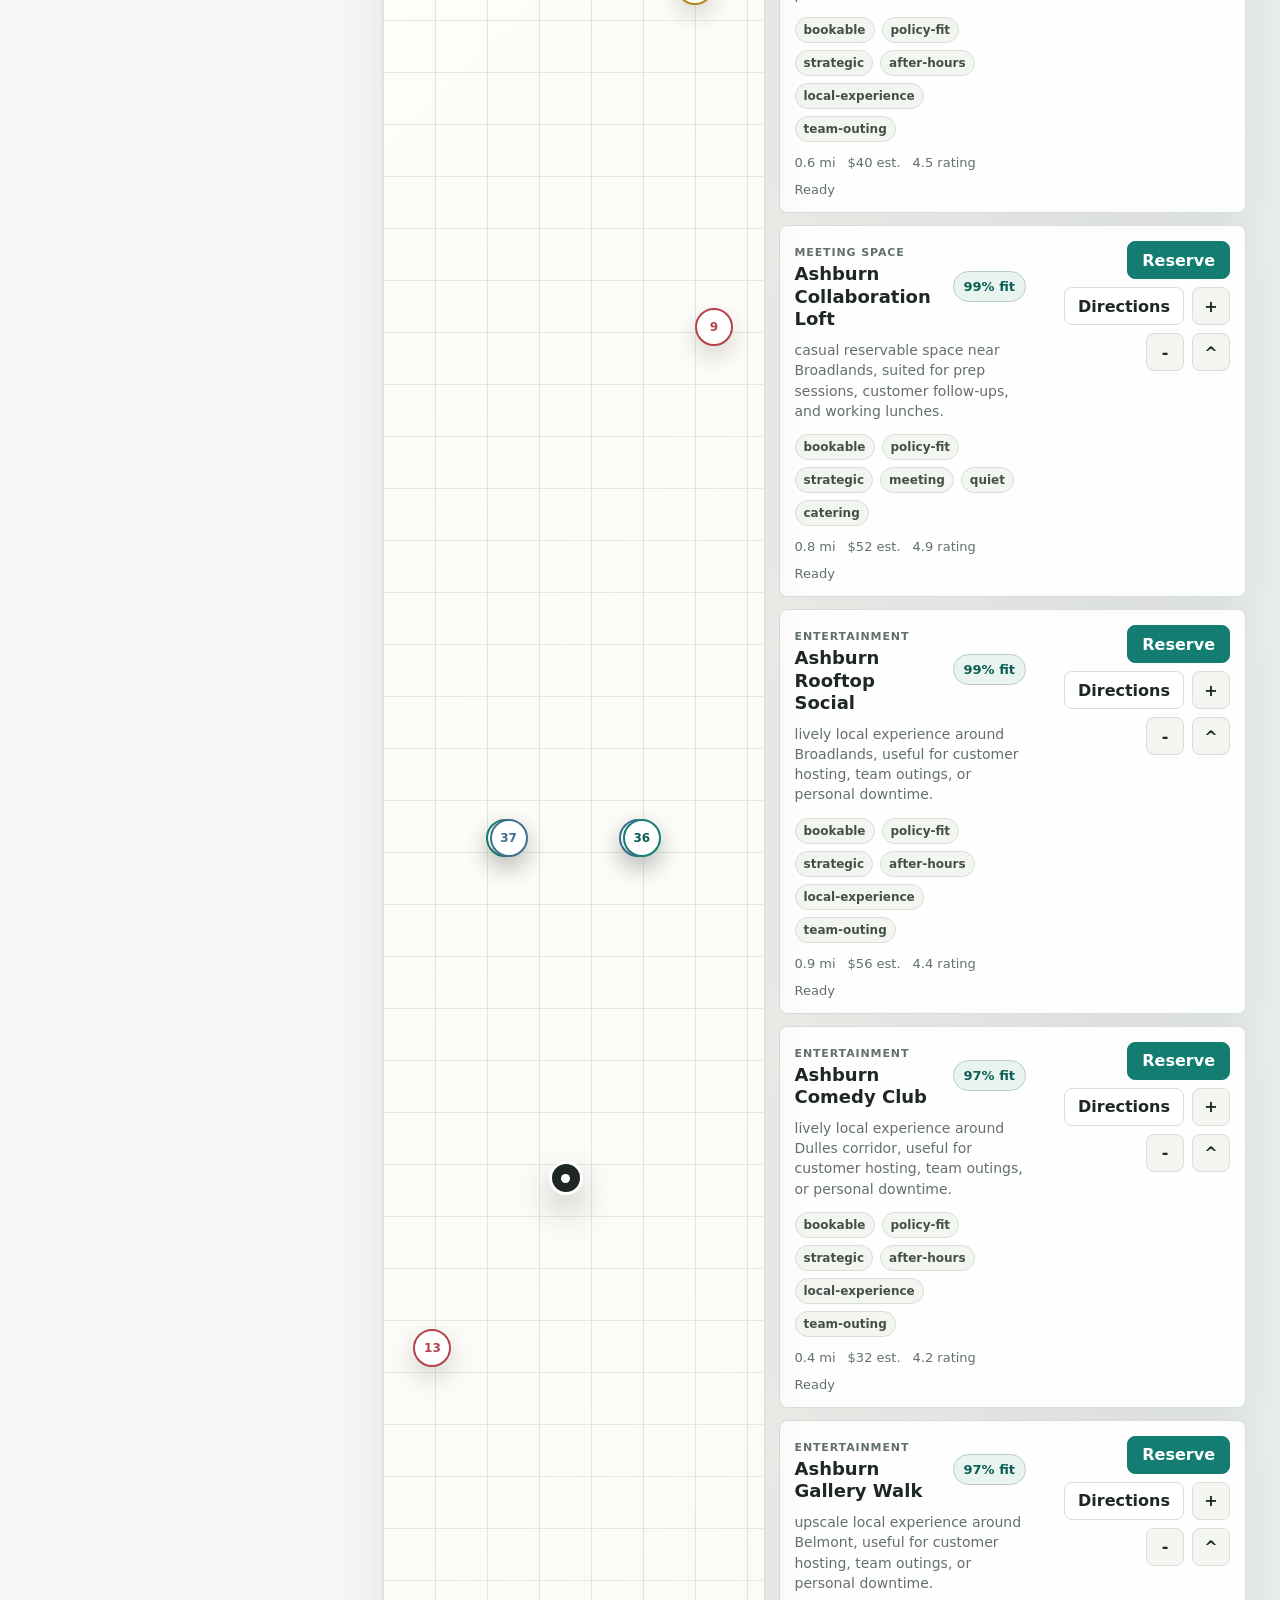
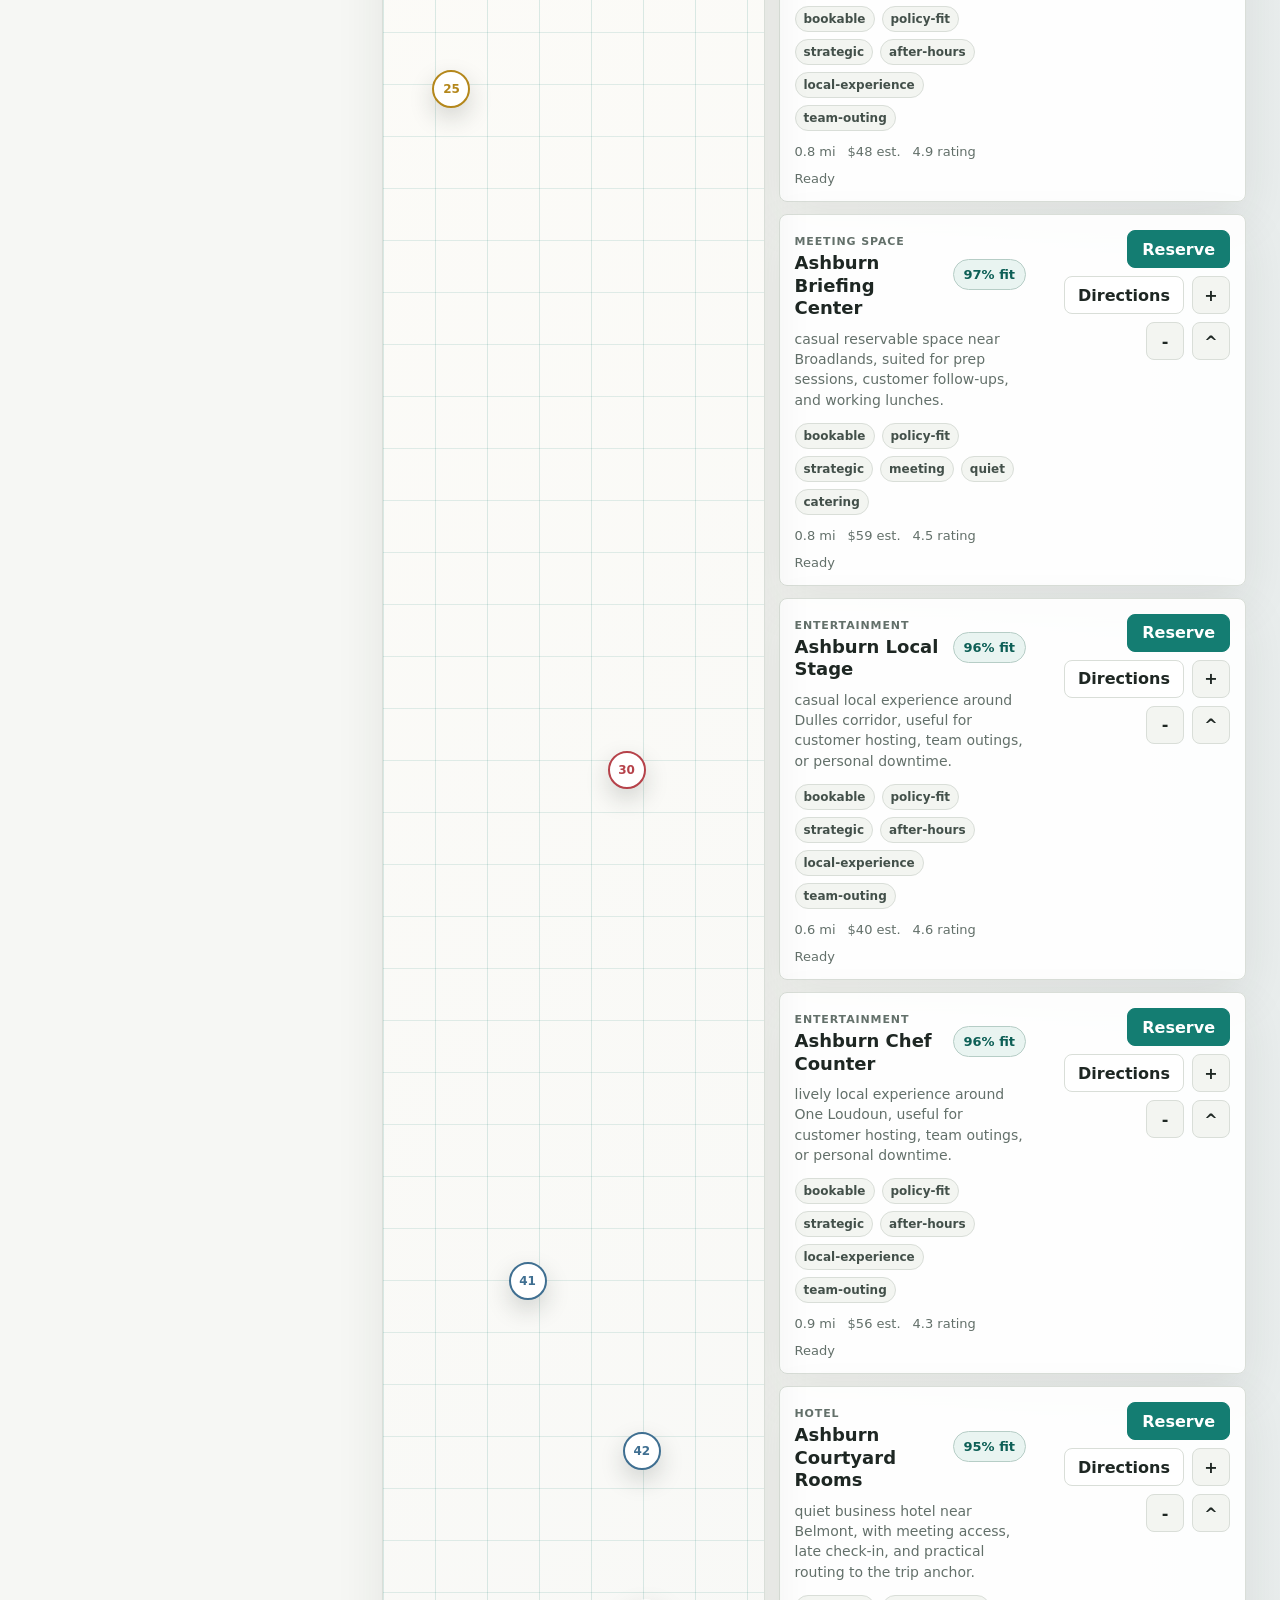
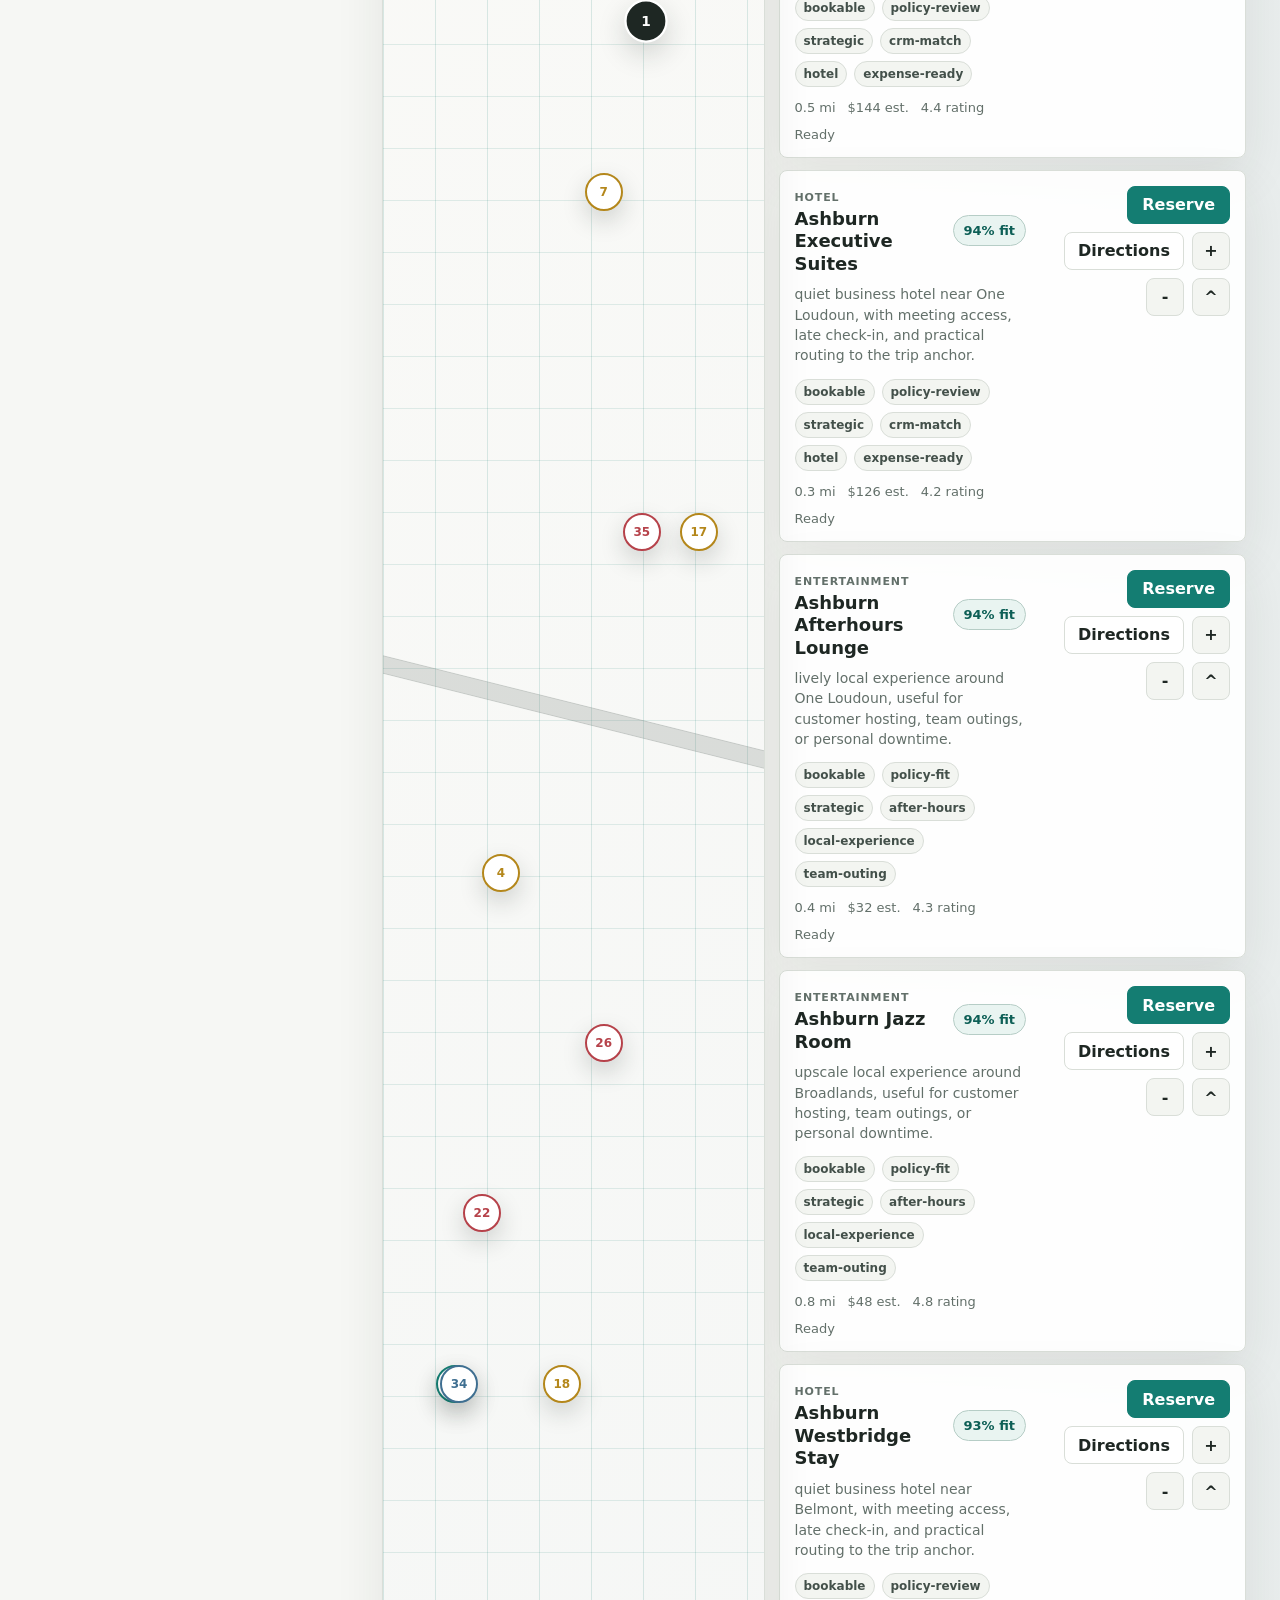
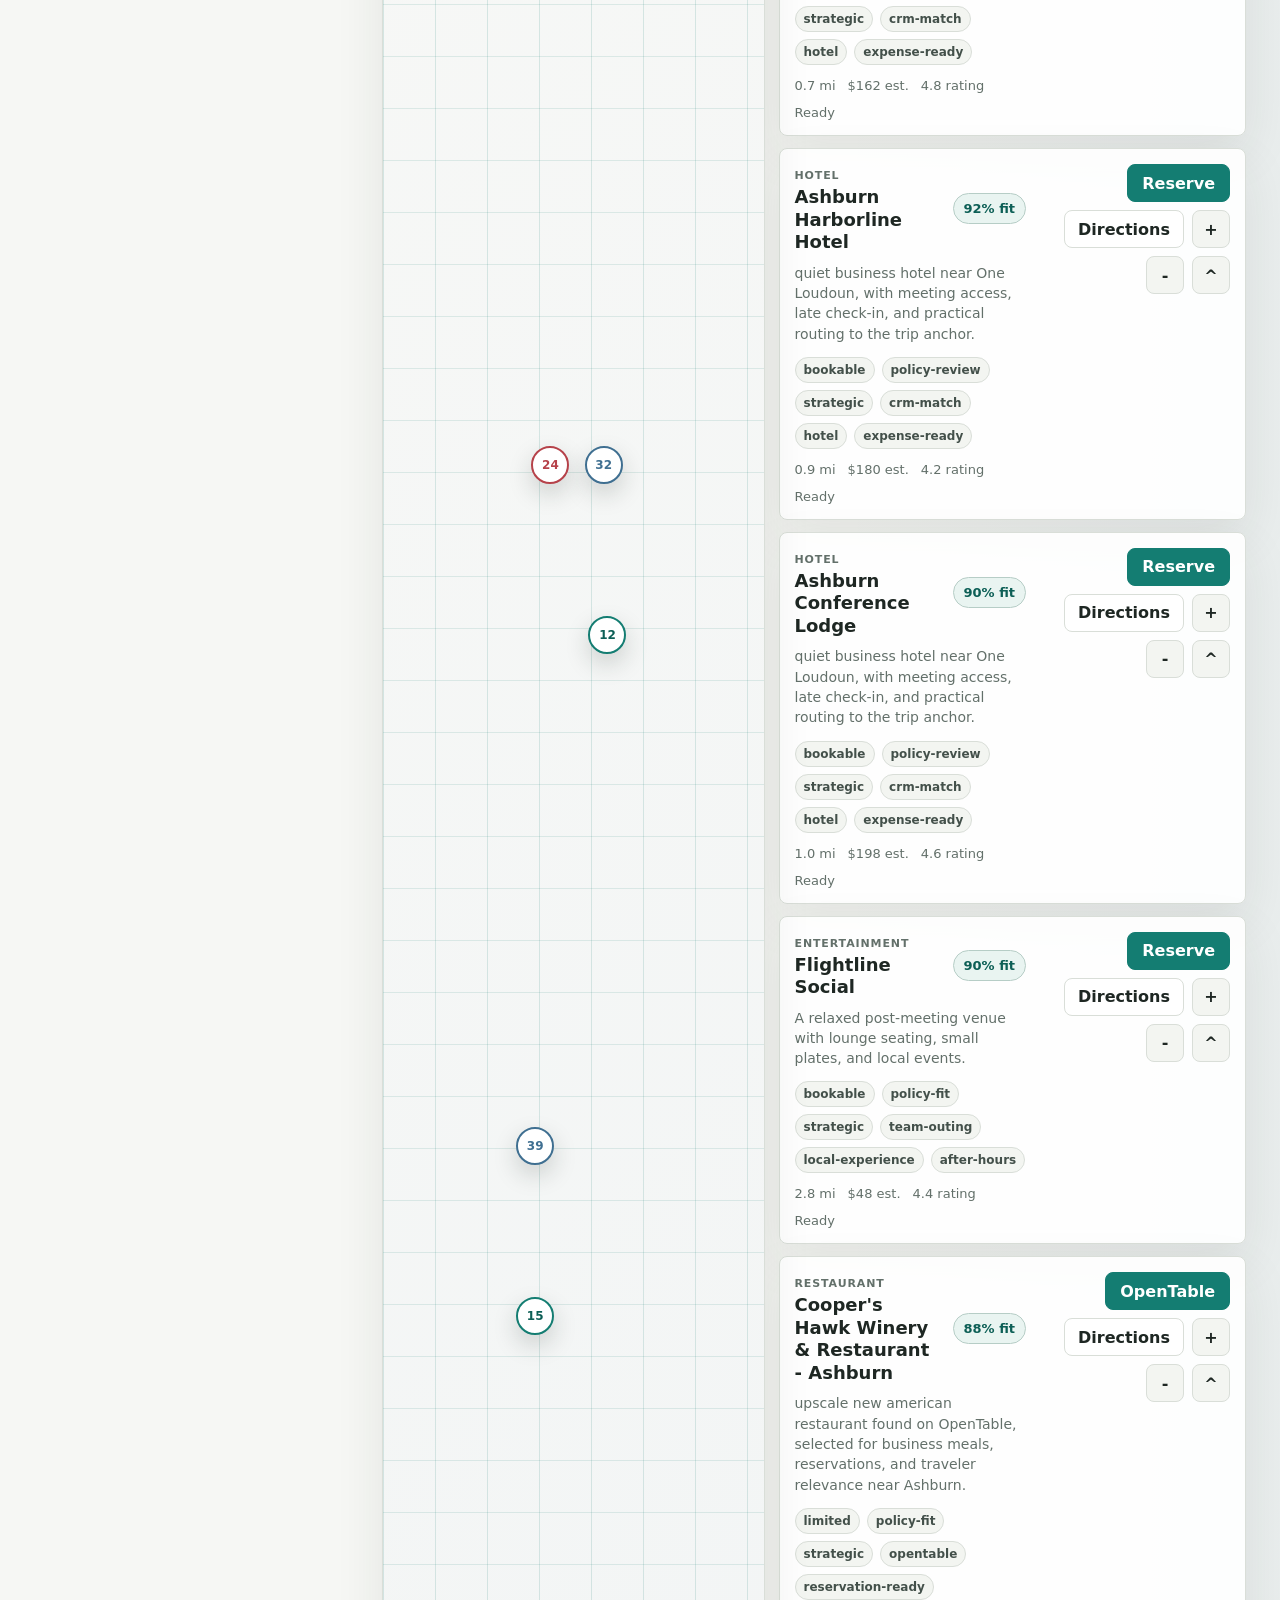
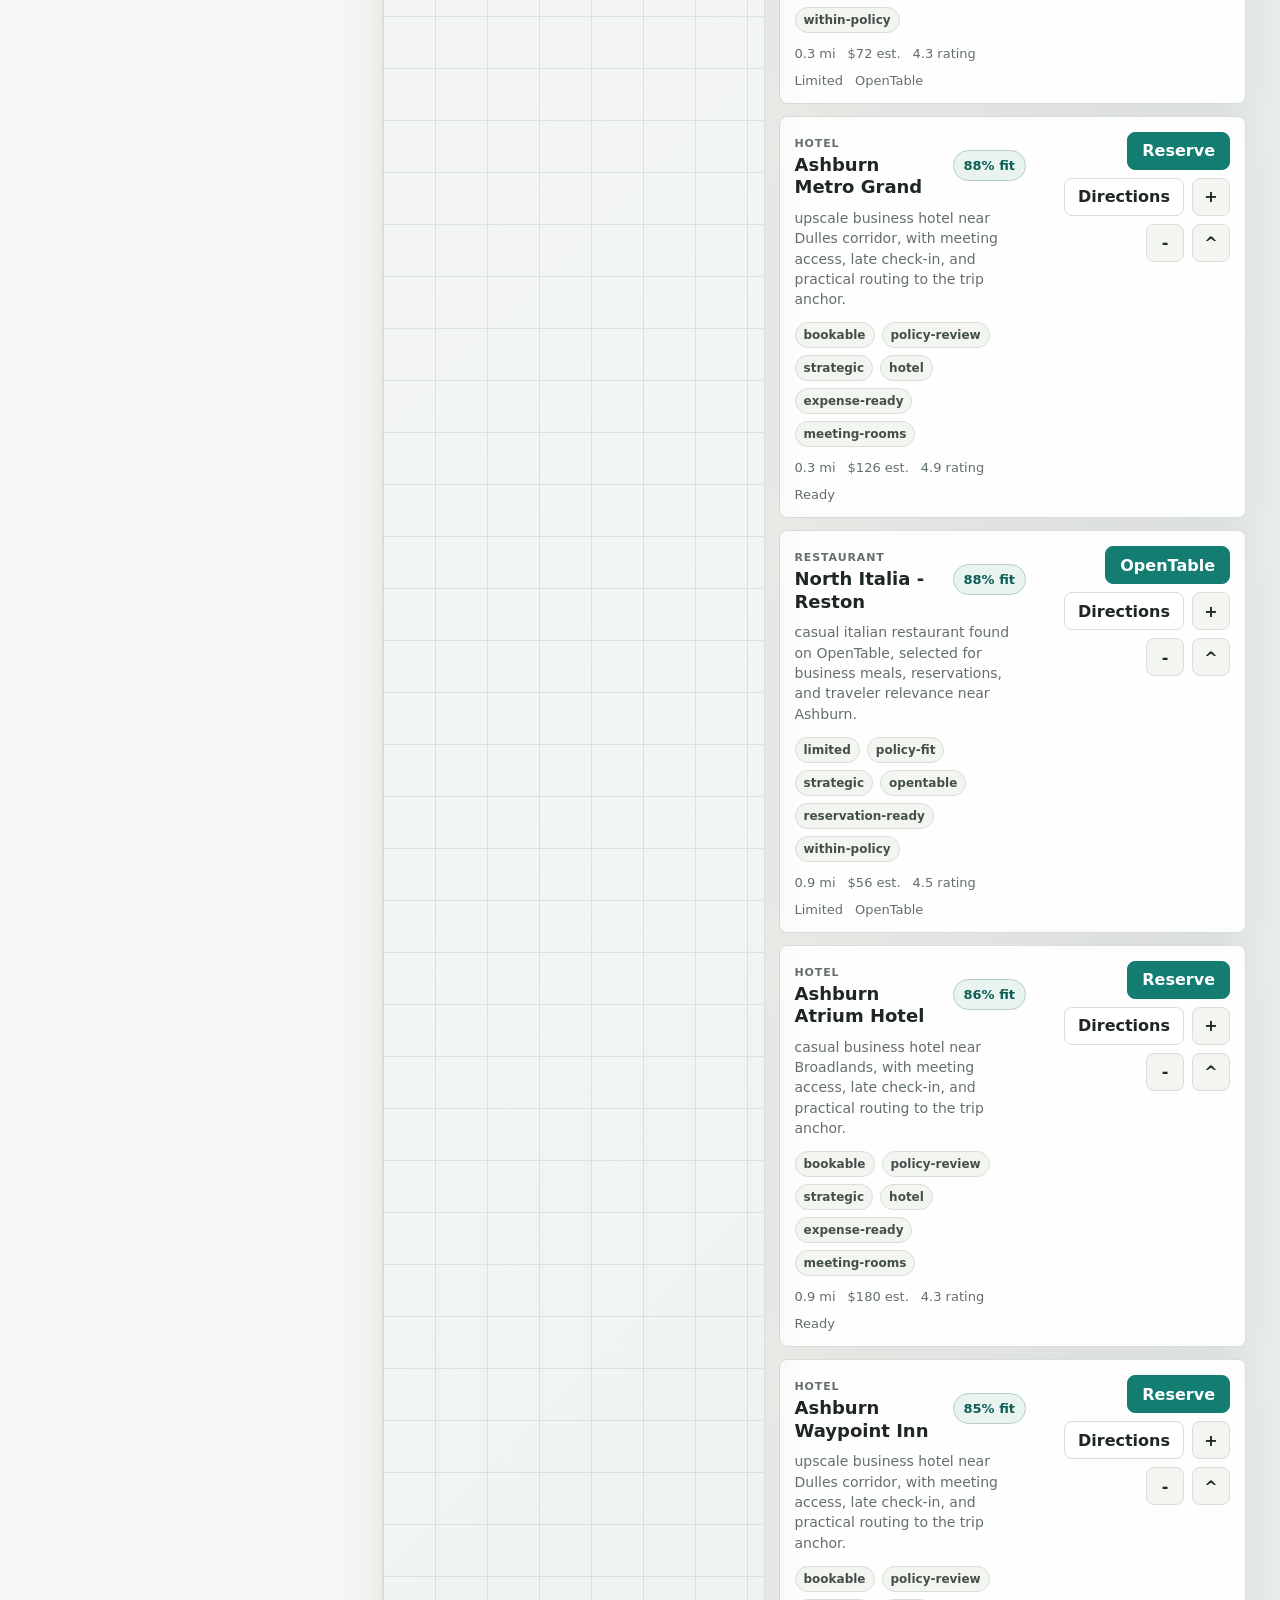
==== commit 7e5ae3f7: "Rename product to Wander" ====
--- a/public/index.html
+++ b/public/index.html
@@ -5,18 +5,18 @@
     <meta name="viewport" content="width=device-width, initial-scale=1.0" />
     <meta
       name="description"
-      content="TripSense enterprise travel companion dashboard"
+      content="Wander enterprise travel companion dashboard"
     />
-    <title>TripSense</title>
+    <title>Wander</title>
     <link rel="stylesheet" href="./styles.css" />
   </head>
   <body>
     <div class="app-shell">
       <header class="topbar">
         <div class="brand-lockup">
-          <div class="brand-mark" aria-hidden="true">TS</div>
+          <div class="brand-mark" aria-hidden="true">W</div>
           <div>
-            <h1>TripSense</h1>
+            <h1>Wander</h1>
             <p id="tripSubtitle">Ashburn customer visit</p>
           </div>
         </div>
@@ -192,7 +192,7 @@
           </section>
         </aside>
 
-        <section class="workspace" aria-label="TripSense recommendations">
+        <section class="workspace" aria-label="Wander recommendations">
           <div class="toolbar">
             <div>
               <span class="eyebrow">Recommendations</span>
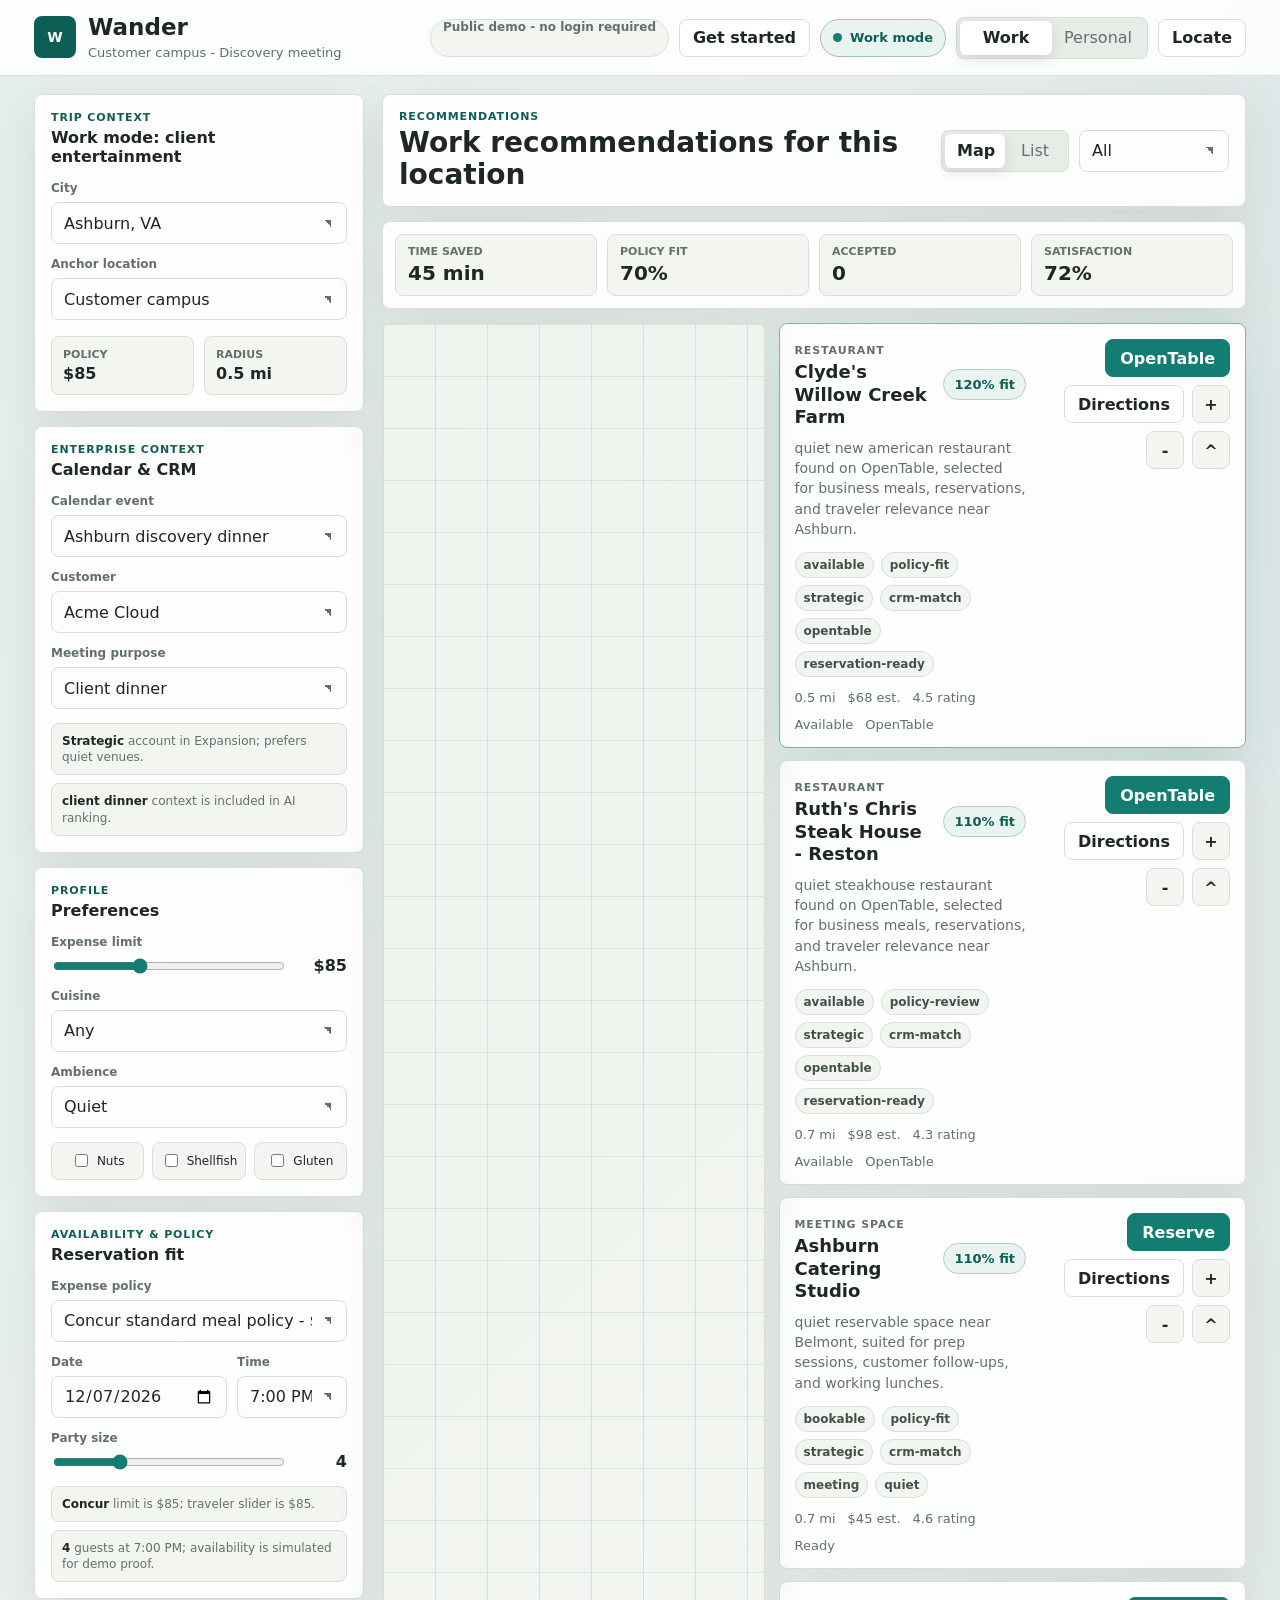
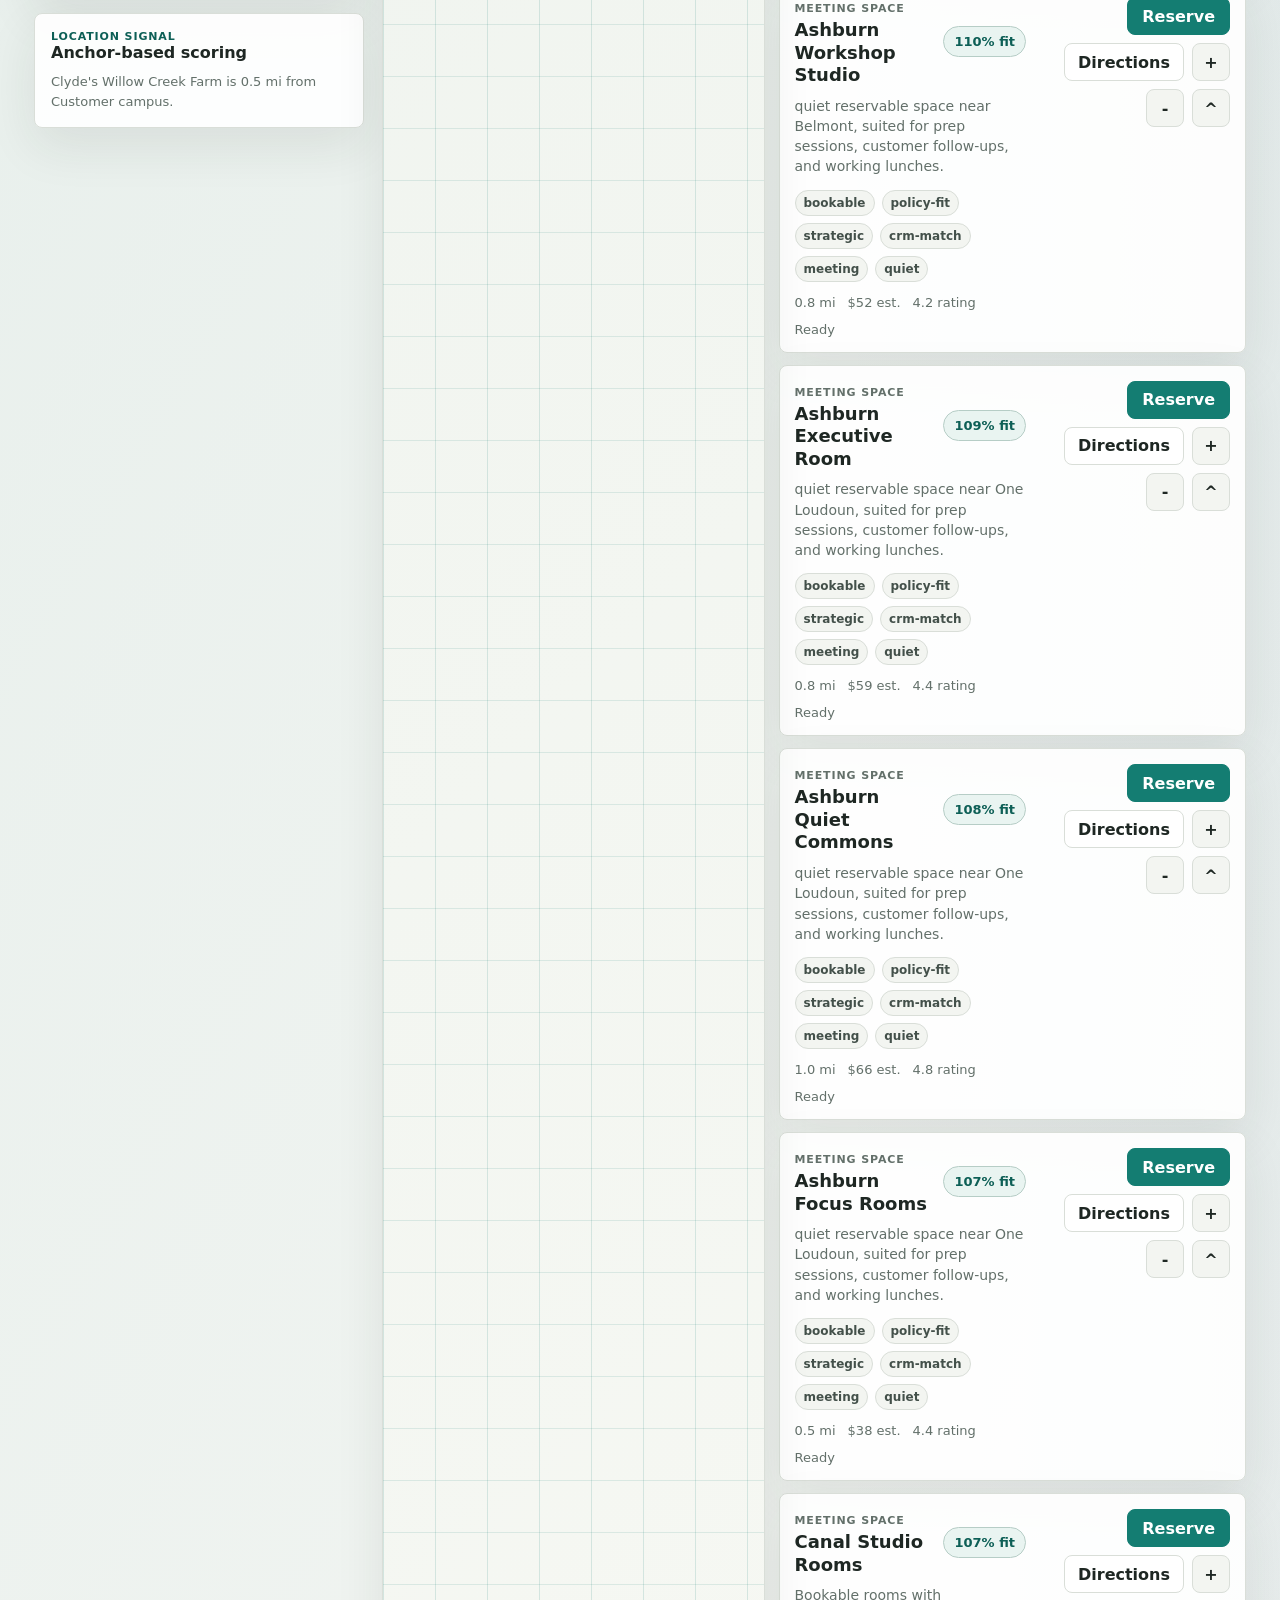
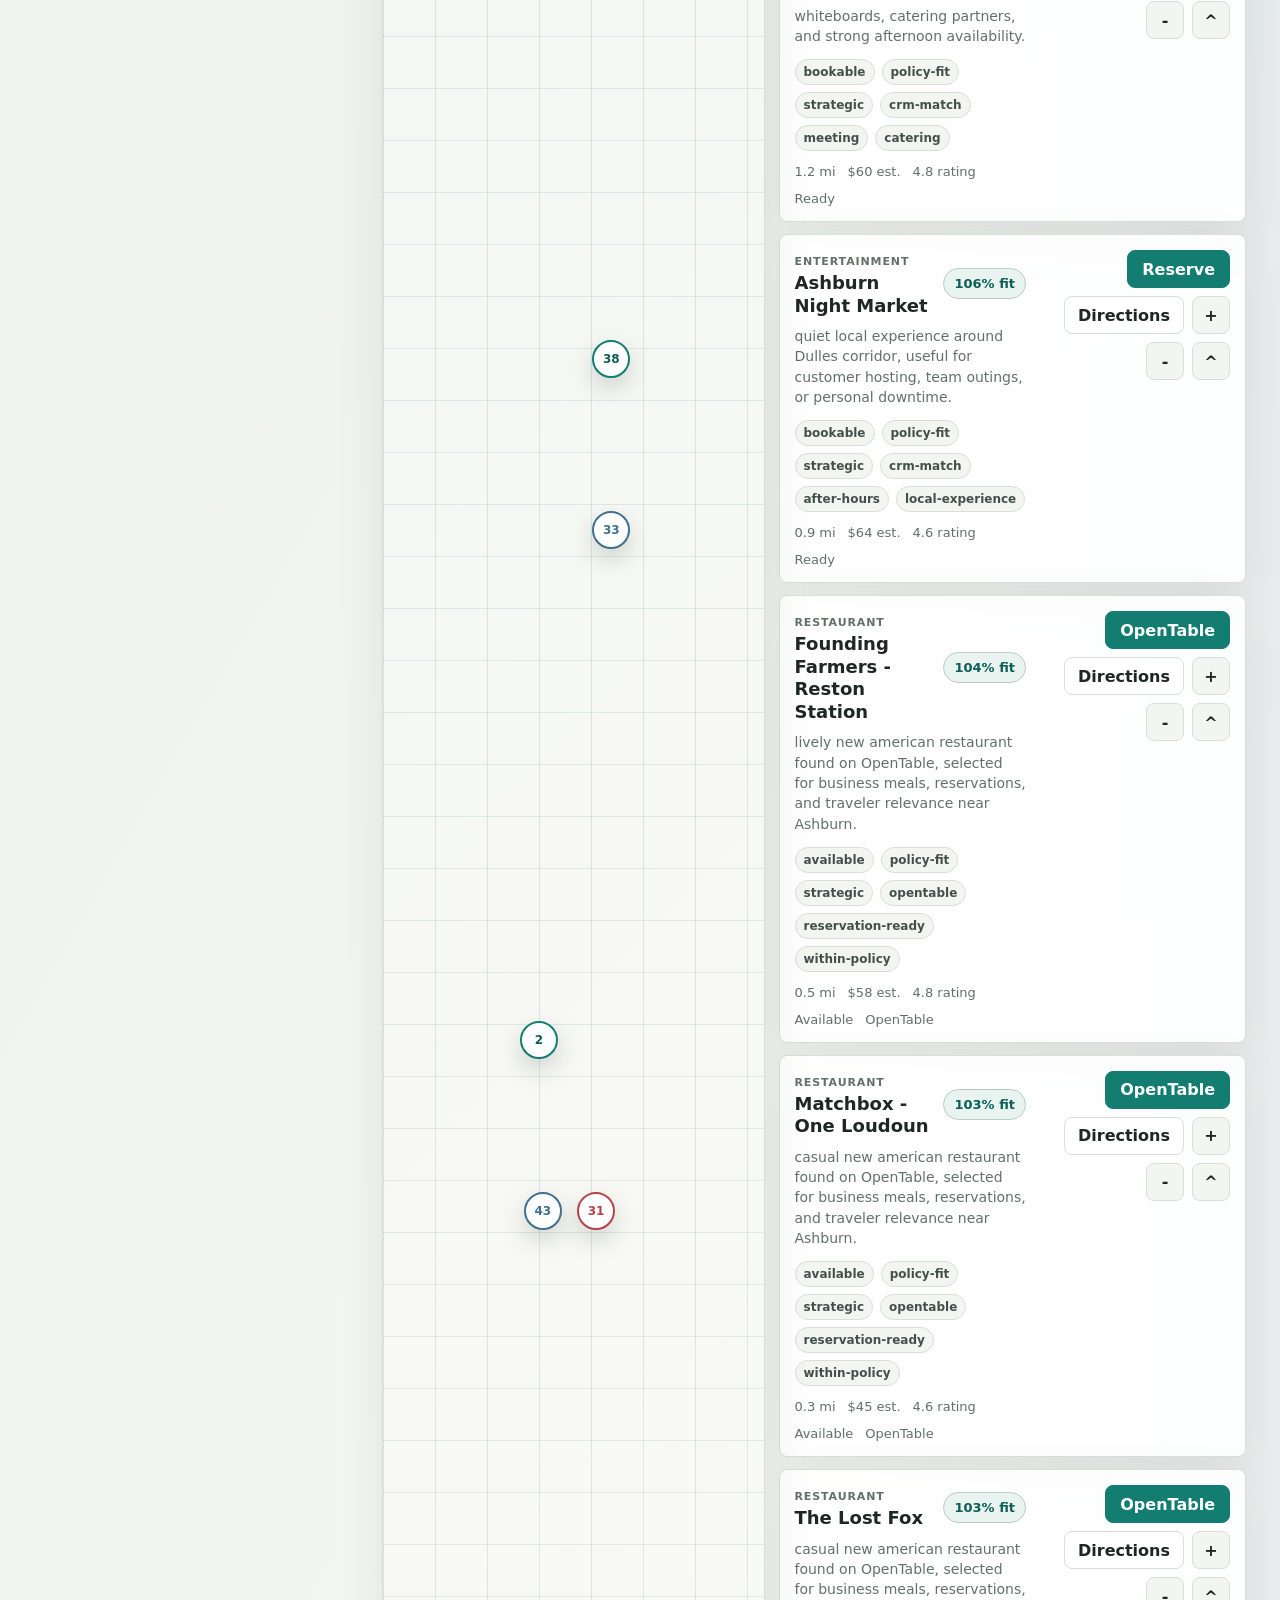
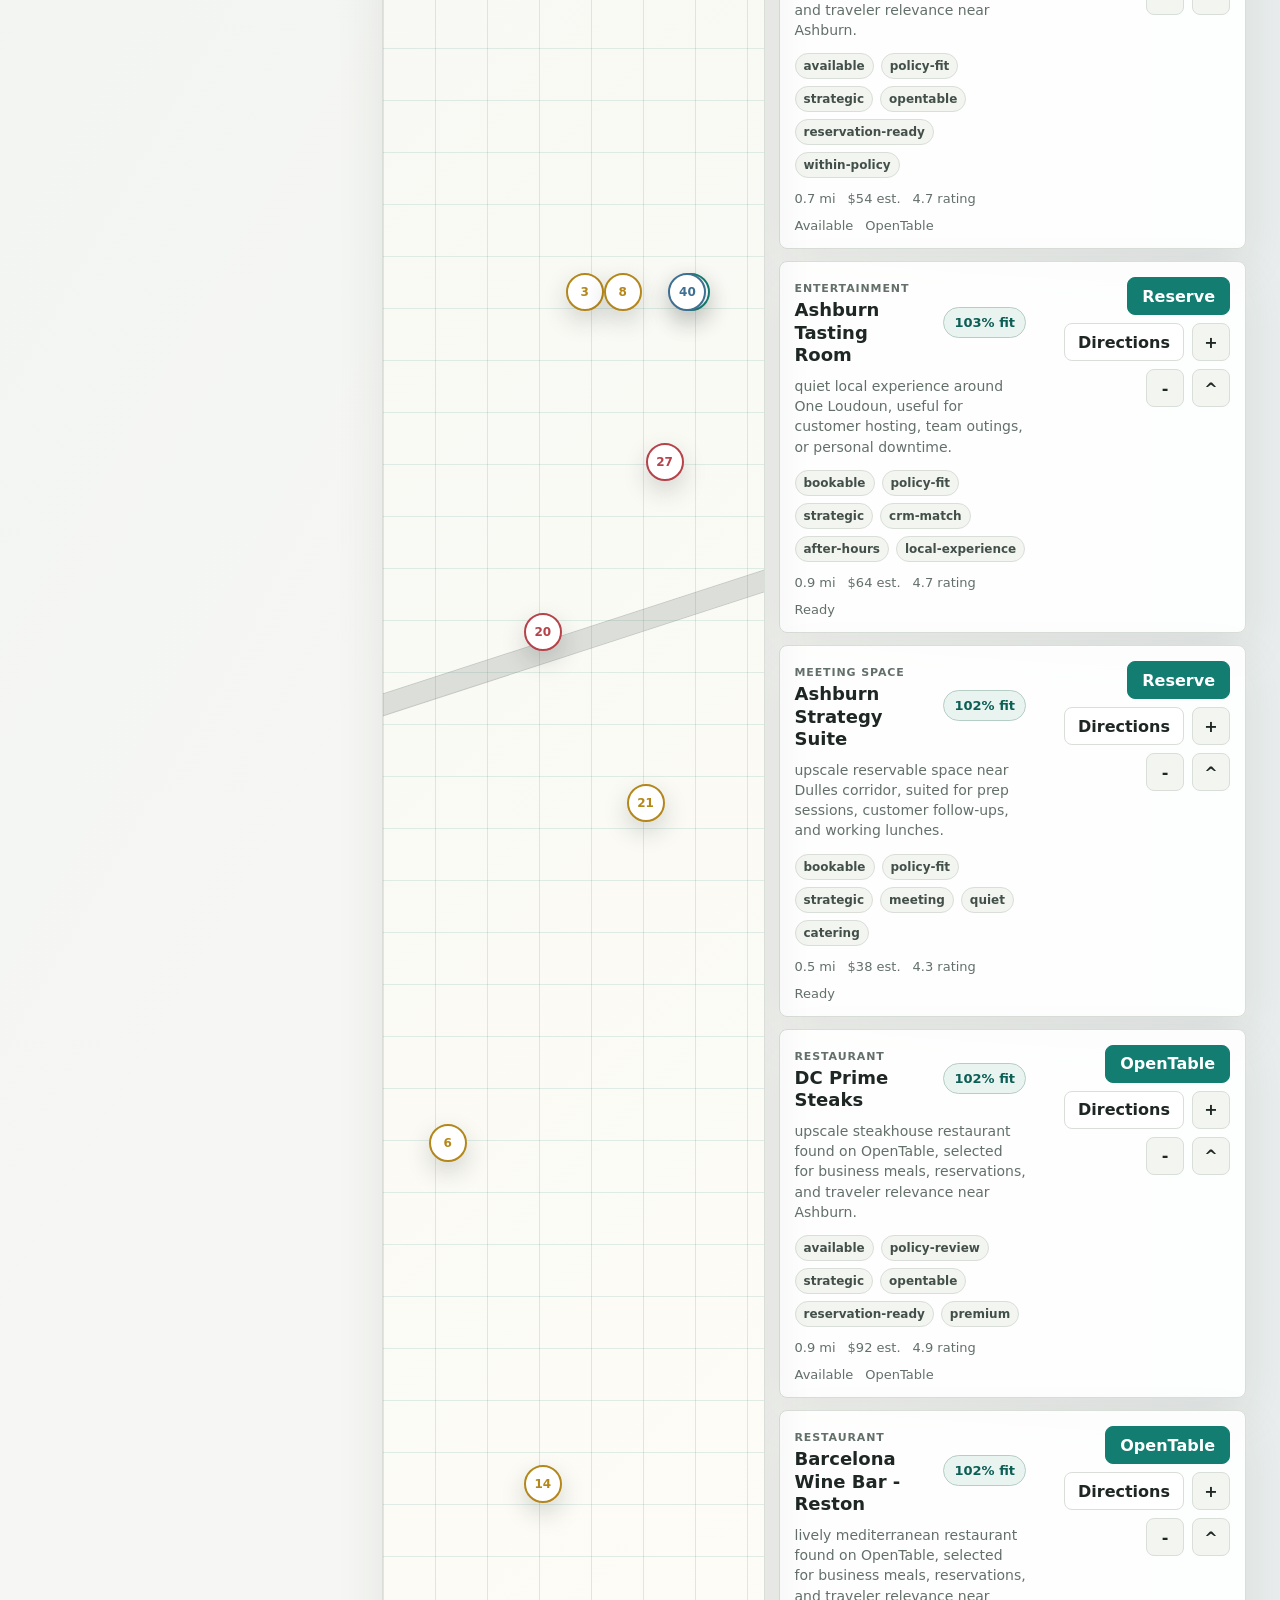
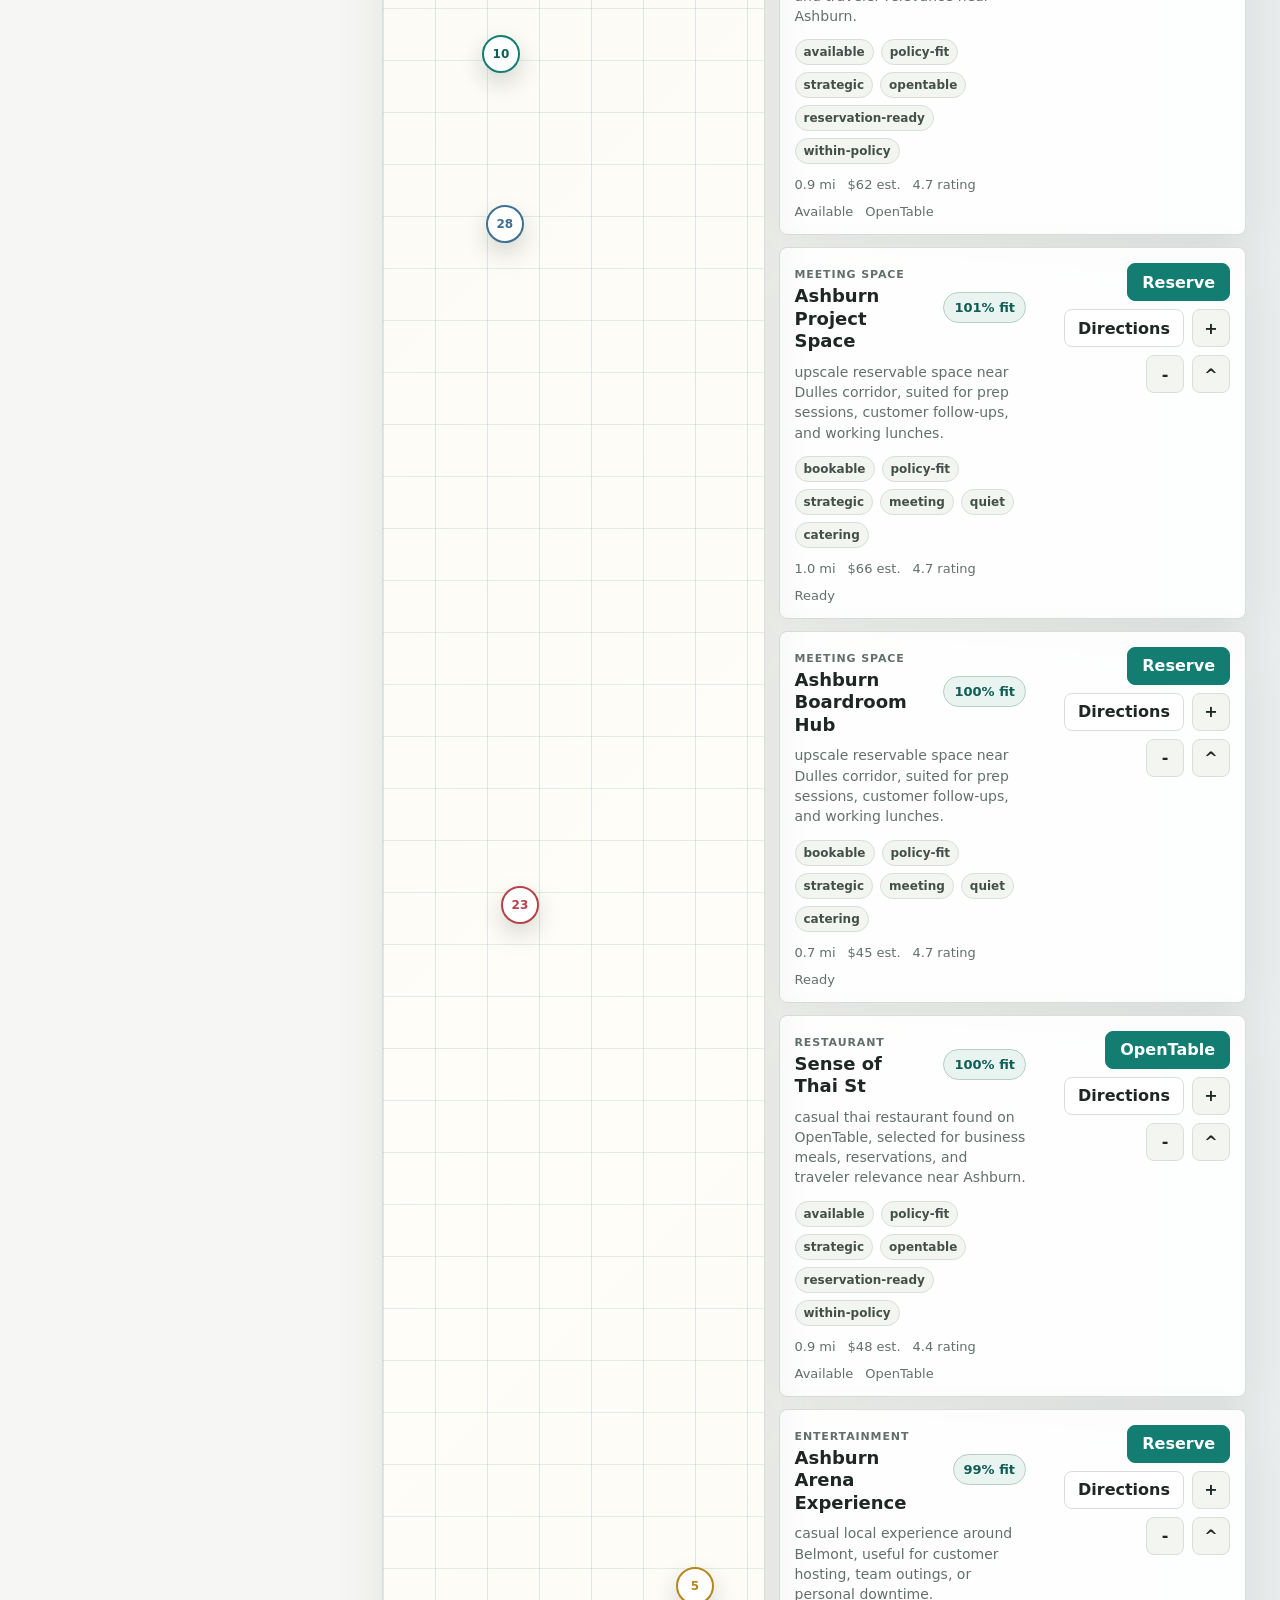
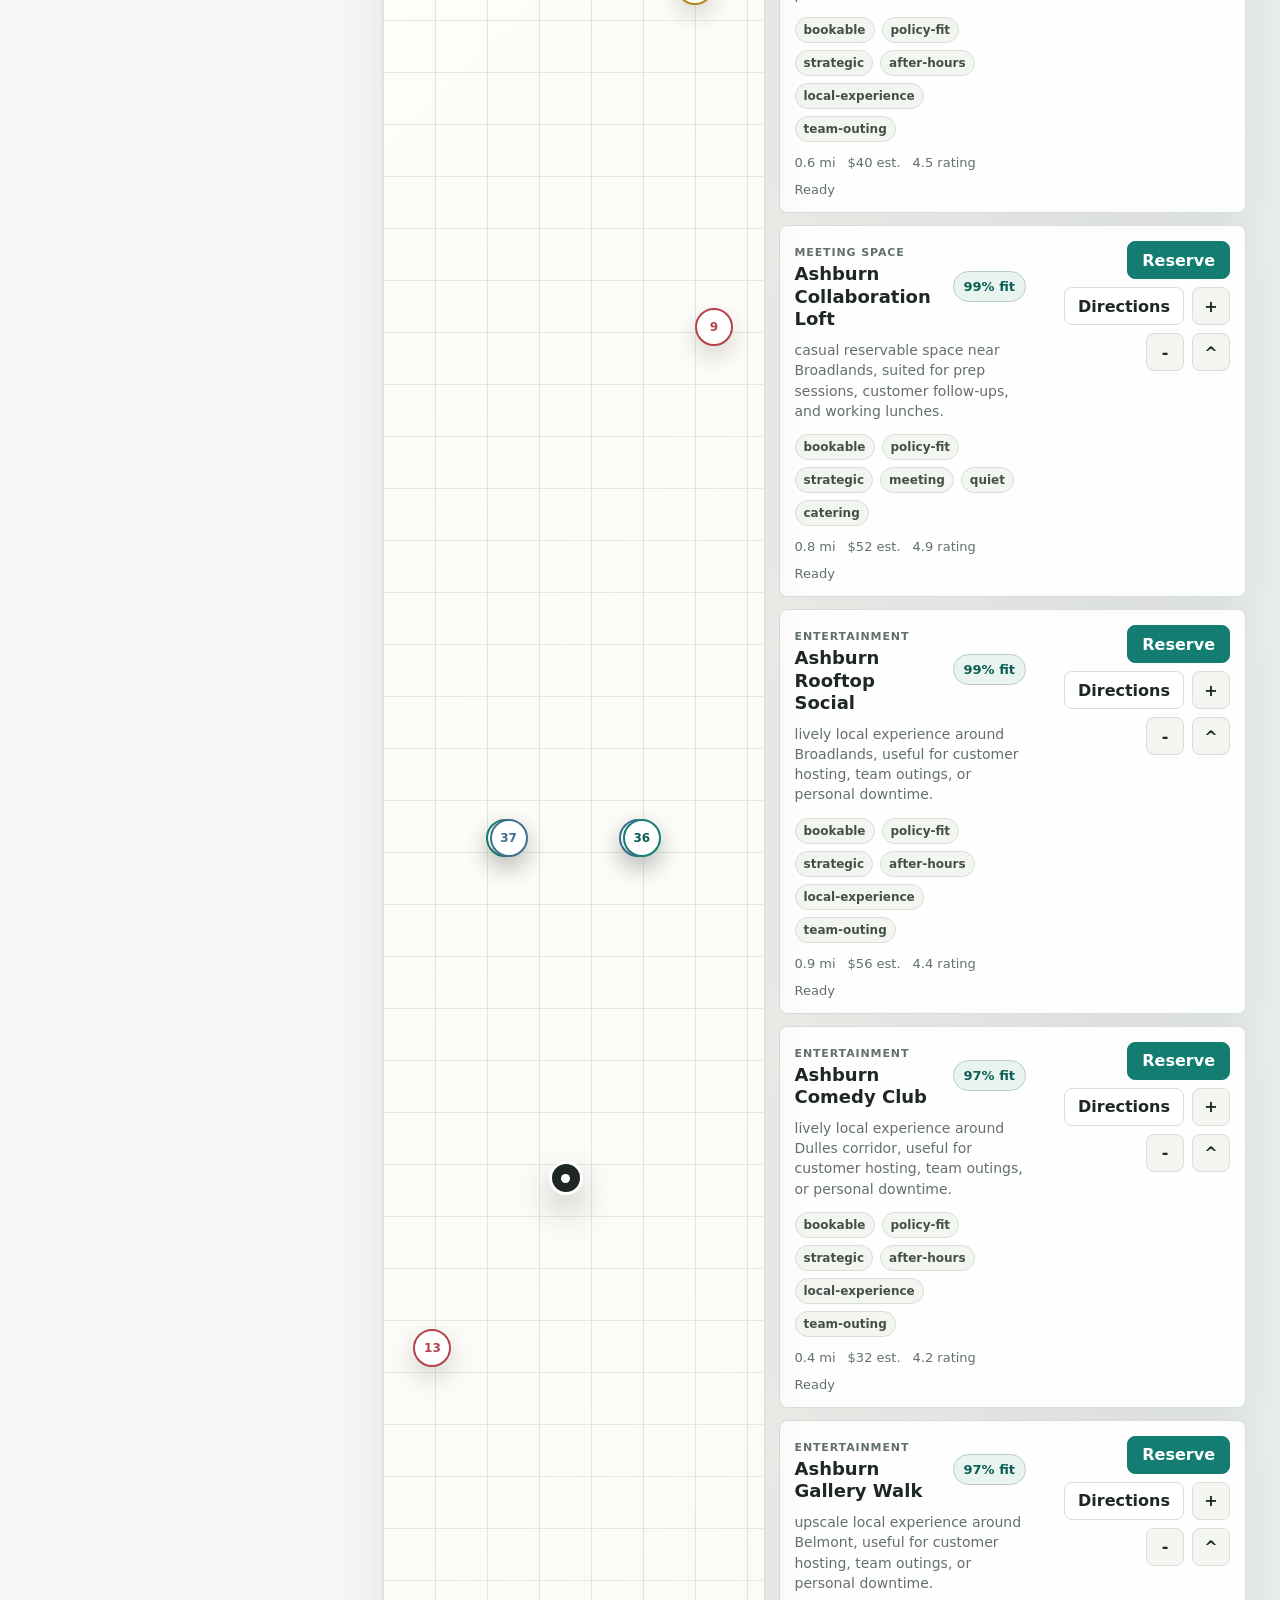
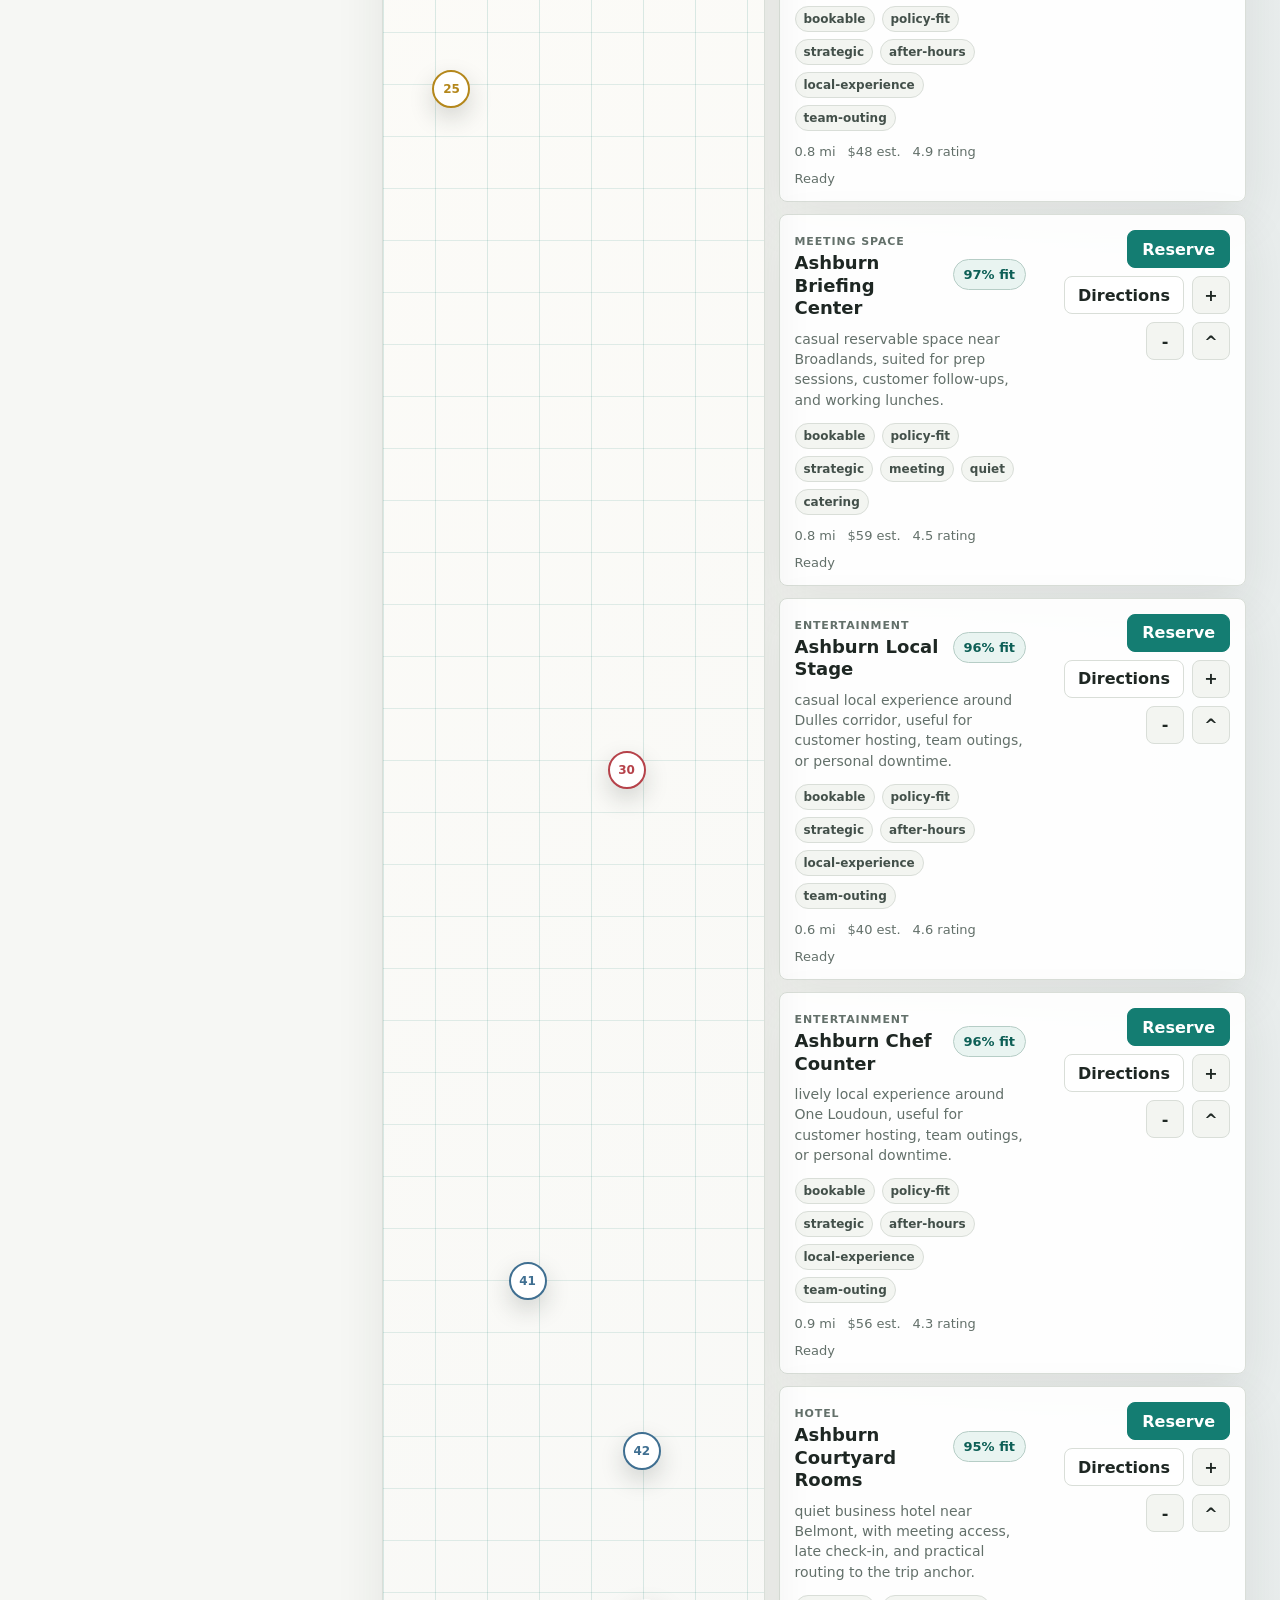
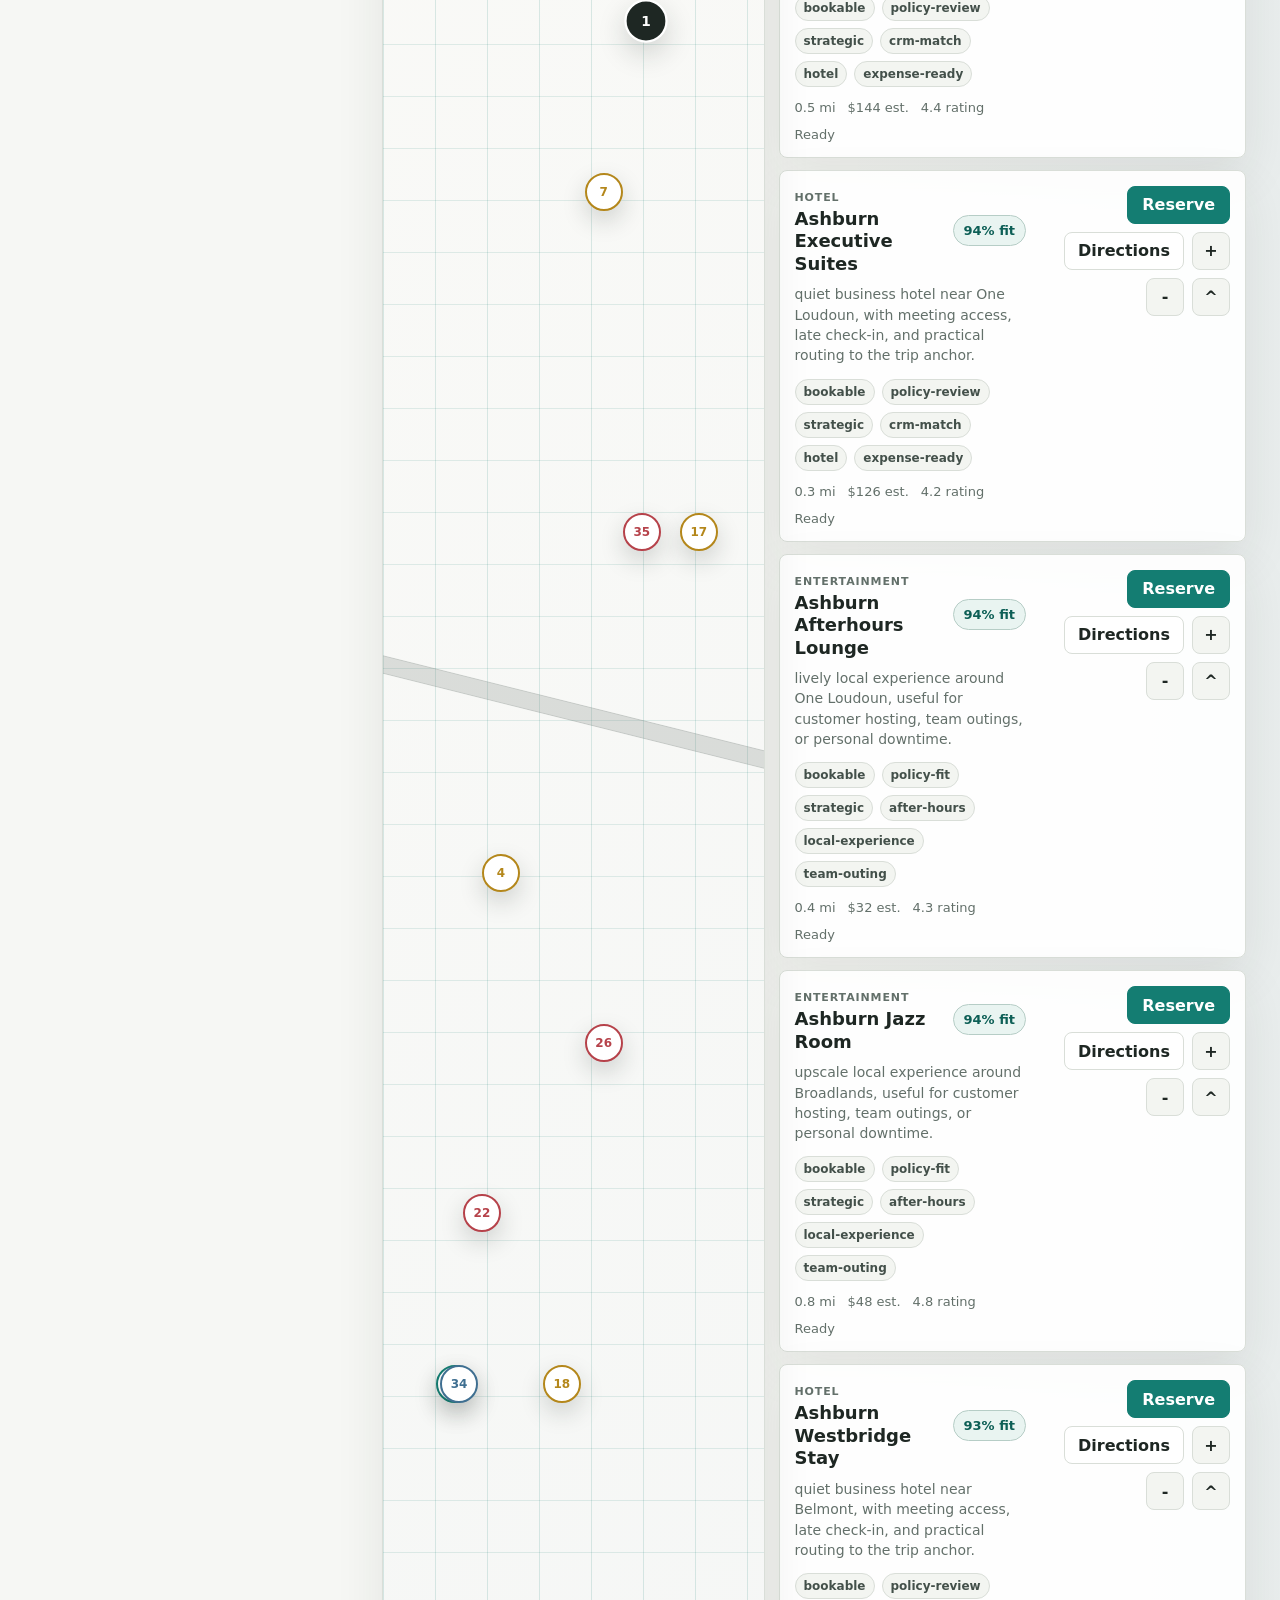
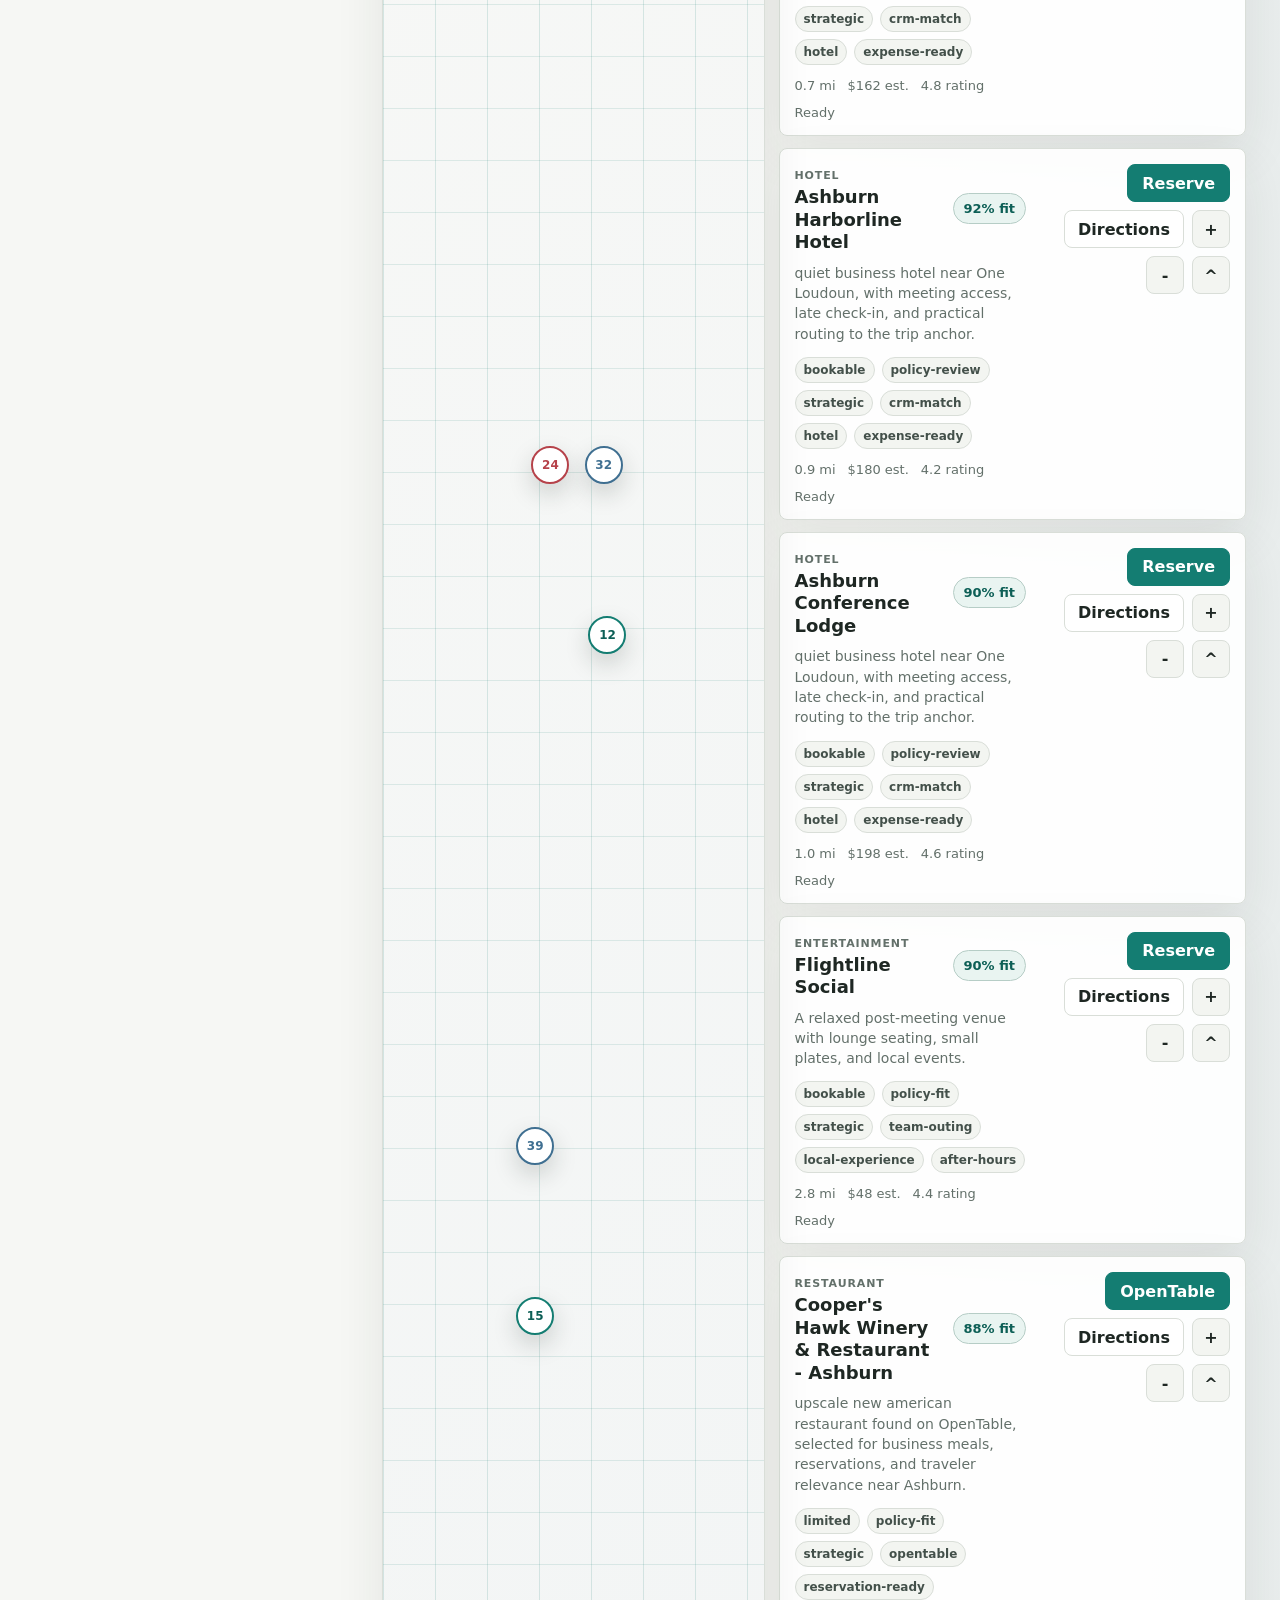
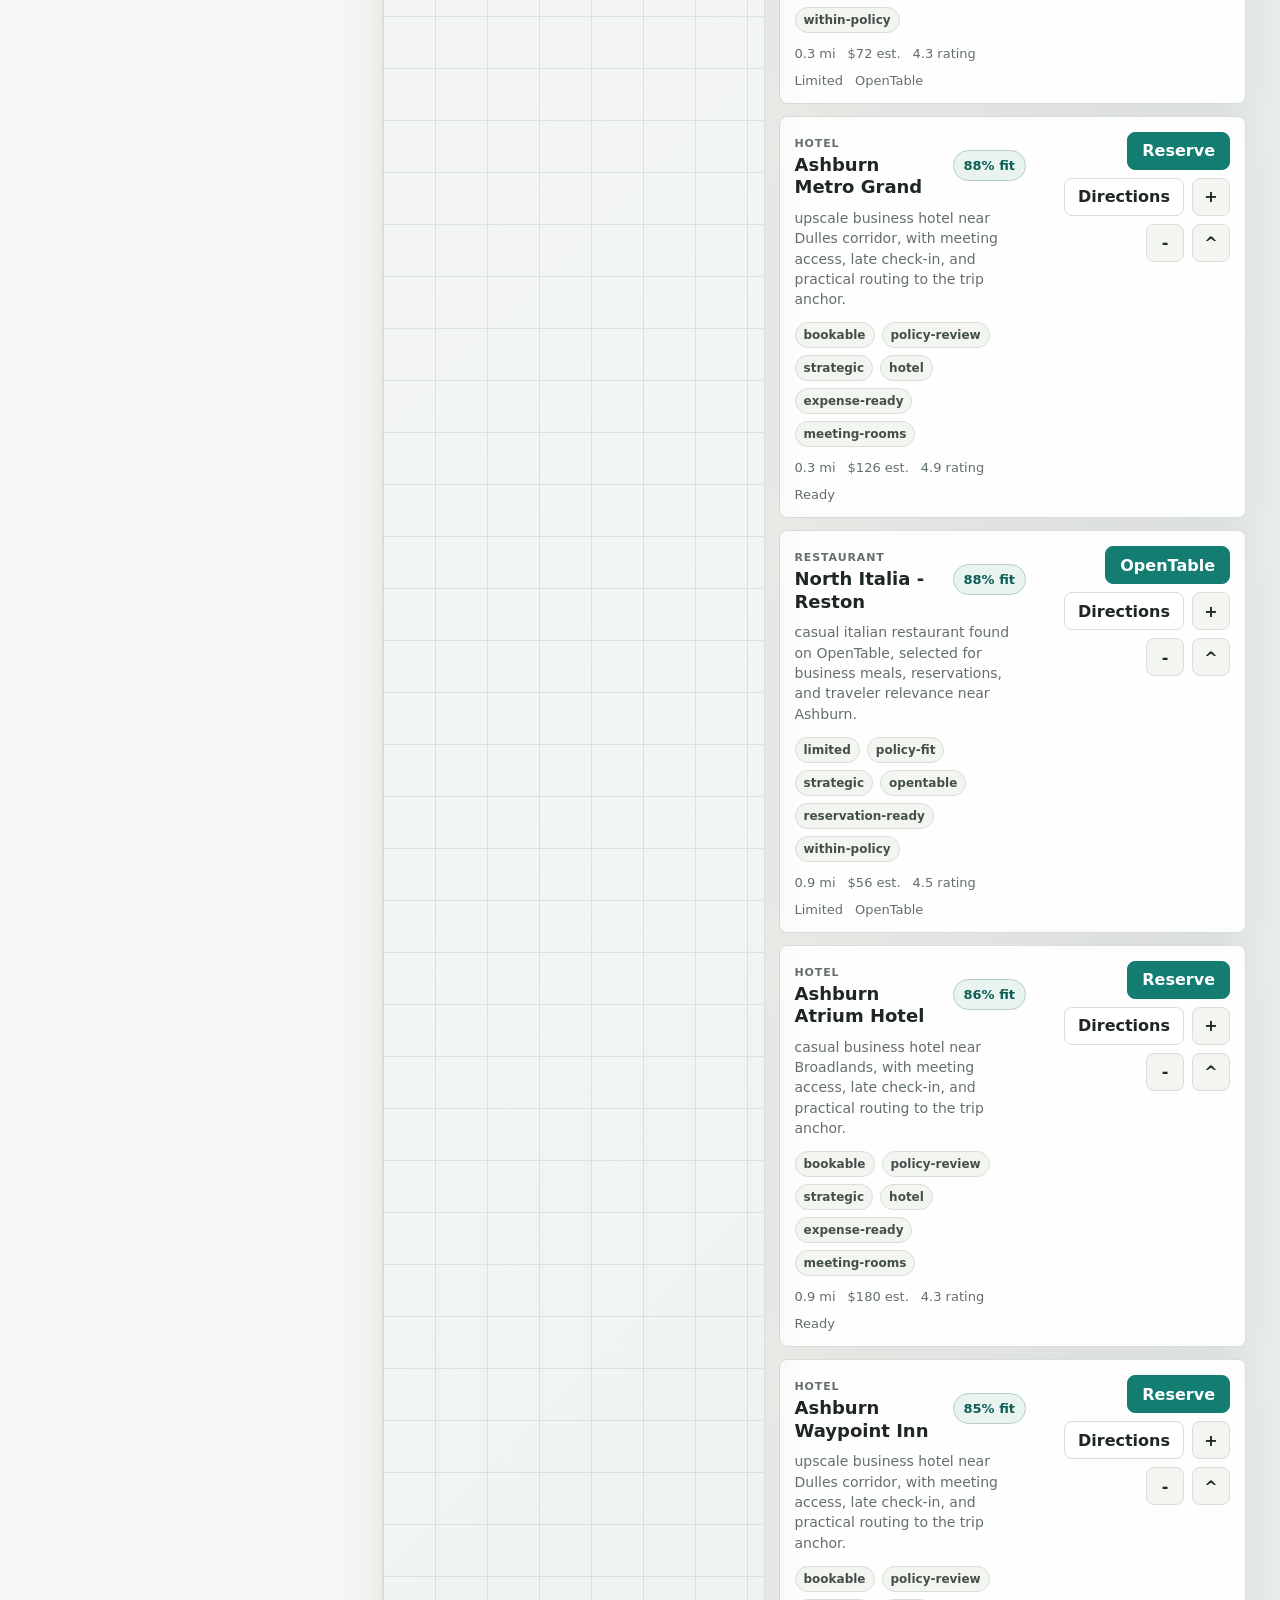
==== commit 83aa6161: "Add judge-safe demo documentation" ====
--- a/public/index.html
+++ b/public/index.html
@@ -22,6 +22,9 @@
         </div>
 
         <div class="topbar-actions">
+          <div class="demo-status" aria-label="Demo access status">
+            Public demo - no login required
+          </div>
           <a class="ghost-link" href="./get-started.html">Get started</a>
           <div class="mode-chip" id="modeChip" aria-live="polite">
             <span></span>
--- a/public/styles.css
+++ b/public/styles.css
@@ -143,6 +143,19 @@
   white-space: nowrap;
 }
 
+.demo-status {
+  background: #f3f5f1;
+  border: 1px solid var(--line);
+  border-radius: 999px;
+  color: var(--muted);
+  display: inline-flex;
+  font-size: 12px;
+  font-weight: 800;
+  min-height: 38px;
+  padding: 0 12px;
+  white-space: nowrap;
+}
+
 .mode-chip span {
   background: var(--accent);
   border-radius: 999px;
@@ -740,6 +753,10 @@
   grid-template-columns: repeat(4, minmax(0, 1fr));
 }
 
+.guide-grid.demo-grid {
+  grid-template-columns: repeat(4, minmax(180px, 1fr));
+}
+
 .feature-list {
   grid-template-columns: repeat(3, minmax(0, 1fr));
 }
@@ -785,6 +802,7 @@
   }
 
   .guide-grid,
+  .guide-grid.demo-grid,
   .feature-list {
     grid-template-columns: repeat(2, minmax(0, 1fr));
   }
@@ -831,6 +849,7 @@
   }
 
   .guide-grid,
+  .guide-grid.demo-grid,
   .feature-list {
     grid-template-columns: 1fr;
   }
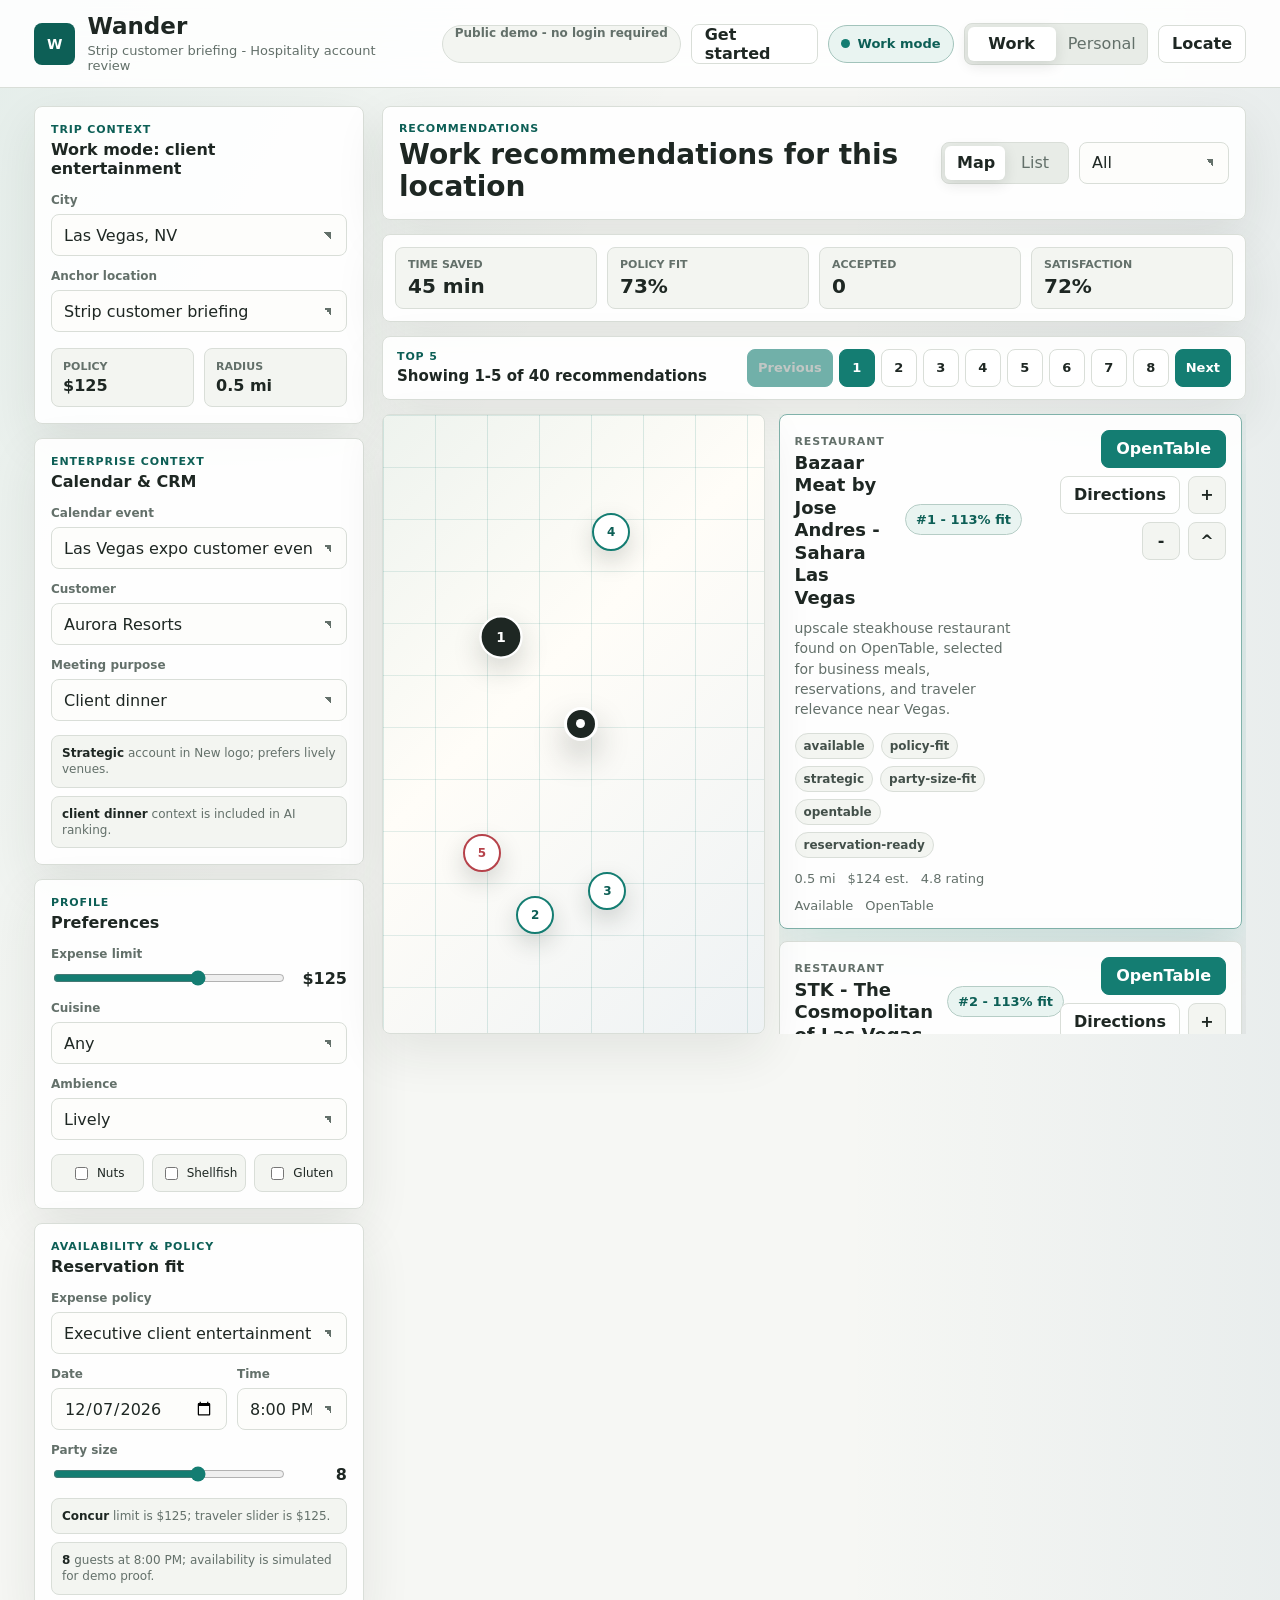
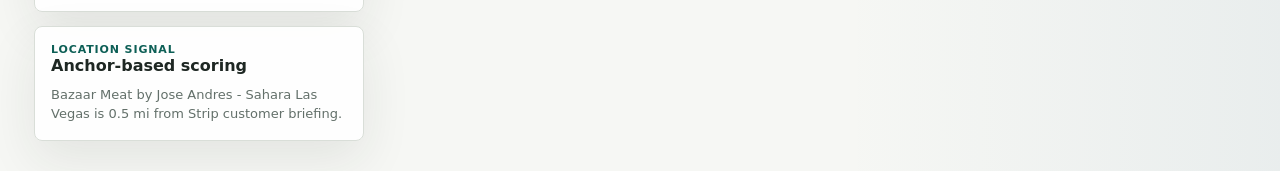
==== commit 4112d77c: "Add Google Maps and Top 5 pagination" ====
--- a/public/index.html
+++ b/public/index.html
@@ -17,7 +17,7 @@
           <div class="brand-mark" aria-hidden="true">W</div>
           <div>
             <h1>Wander</h1>
-            <p id="tripSubtitle">Ashburn customer visit</p>
+            <p id="tripSubtitle">Strip customer briefing - Hospitality account review</p>
           </div>
         </div>
 
@@ -57,7 +57,7 @@
               <option value="ashburn">Ashburn, VA</option>
               <option value="new-york">New York, NY</option>
               <option value="san-francisco">San Francisco, CA</option>
-              <option value="las-vegas">Las Vegas, NV</option>
+              <option value="las-vegas" selected>Las Vegas, NV</option>
             </select>
 
             <label class="field-label" for="anchorSelect">Anchor location</label>
@@ -66,7 +66,7 @@
             <div class="metric-grid">
               <div>
                 <span class="metric-label">Policy</span>
-                <strong id="policyMetric">$85</strong>
+                <strong id="policyMetric">$125</strong>
               </div>
               <div>
                 <span class="metric-label">Radius</span>
@@ -240,12 +240,24 @@
             </div>
           </section>
 
+          <section class="pagination-bar" aria-label="Recommendation pages">
+            <div>
+              <span class="eyebrow">Top 5</span>
+              <strong id="paginationSummary">Showing recommendations</strong>
+            </div>
+            <div class="pagination-controls" id="paginationControls"></div>
+          </section>
+
           <div class="content-grid">
             <section class="map-view" id="mapView" aria-label="Map view">
               <div class="map-canvas">
-                <div class="map-road road-one"></div>
-                <div class="map-road road-two"></div>
-                <div class="map-road road-three"></div>
+                <iframe
+                  class="google-map-frame"
+                  id="googleMapFrame"
+                  title="Google Maps business and street view"
+                  loading="lazy"
+                  referrerpolicy="no-referrer-when-downgrade"
+                ></iframe>
                 <div class="anchor-marker" id="anchorMarker">
                   <span></span>
                 </div>
--- a/public/styles.css
+++ b/public/styles.css
@@ -394,6 +394,56 @@
   font-size: 20px;
 }
 
+.pagination-bar {
+  align-items: center;
+  background: rgba(255, 255, 255, 0.92);
+  border: 1px solid var(--line);
+  border-radius: 8px;
+  box-shadow: var(--shadow);
+  display: flex;
+  gap: 14px;
+  justify-content: space-between;
+  padding: 12px 14px;
+}
+
+.pagination-bar strong {
+  display: block;
+  font-size: 15px;
+  line-height: 1.35;
+  margin-top: 3px;
+}
+
+.pagination-controls {
+  display: flex;
+  flex-wrap: wrap;
+  gap: 6px;
+  justify-content: flex-end;
+}
+
+.page-button {
+  background: var(--surface);
+  border: 1px solid var(--line);
+  border-radius: 8px;
+  color: var(--ink);
+  font-size: 13px;
+  font-weight: 800;
+  min-height: 34px;
+  min-width: 36px;
+  padding: 0 10px;
+}
+
+.page-button.is-active {
+  background: var(--accent);
+  border-color: var(--accent);
+  color: white;
+}
+
+.page-button:disabled {
+  color: #9aa39f;
+  cursor: not-allowed;
+  opacity: 0.6;
+}
+
 .toolbar {
   align-items: center;
   display: flex;
@@ -417,10 +467,12 @@
   display: grid;
   gap: 14px;
   grid-template-columns: minmax(360px, 0.9fr) minmax(360px, 1.1fr);
+  height: clamp(620px, calc(100vh - 290px), 760px);
   min-height: 620px;
 }
 
 .map-view {
+  height: 100%;
   min-height: 620px;
 }
 
@@ -440,6 +492,14 @@
   position: relative;
 }
 
+.google-map-frame {
+  border: 0;
+  height: 100%;
+  inset: 0;
+  position: absolute;
+  width: 100%;
+}
+
 .map-road {
   background: rgba(99, 112, 106, 0.2);
   border: 1px solid rgba(99, 112, 106, 0.18);
@@ -543,7 +603,16 @@
   display: flex;
   flex-direction: column;
   gap: 12px;
+  max-height: 100%;
   min-width: 0;
+  overflow-y: auto;
+  padding-right: 4px;
+  scroll-behavior: smooth;
+  scrollbar-color: color-mix(in srgb, var(--accent) 45%, var(--line)) transparent;
+}
+
+.map-view.hidden + .recommendation-list {
+  grid-column: 1 / -1;
 }
 
 .place-card {
@@ -638,7 +707,8 @@
 .ghost-button,
 .icon-button,
 .primary-link,
-.ghost-link {
+.ghost-link,
+.page-button {
   border-radius: 8px;
   min-height: 38px;
   transition:
@@ -693,7 +763,8 @@
 .icon-button:hover,
 .map-marker:hover,
 .primary-link:hover,
-.ghost-link:hover {
+.ghost-link:hover,
+.page-button:hover:not(:disabled) {
   transform: translateY(-1px);
 }
 
@@ -791,6 +862,10 @@
     grid-template-columns: 1fr;
   }
 
+  .content-grid {
+    height: auto;
+  }
+
   .sidebar {
     display: grid;
     grid-template-columns: repeat(3, minmax(0, 1fr));
@@ -799,6 +874,10 @@
   .map-view,
   .map-canvas {
     min-height: 460px;
+  }
+
+  .recommendation-list {
+    max-height: 560px;
   }
 
   .guide-grid,
@@ -811,6 +890,7 @@
 @media (max-width: 820px) {
   .topbar,
   .toolbar,
+  .pagination-bar,
   .place-card {
     align-items: stretch;
     flex-direction: column;
@@ -848,6 +928,20 @@
     grid-template-columns: 1fr;
   }
 
+  .pagination-controls {
+    justify-content: stretch;
+  }
+
+  .page-button {
+    flex: 1 1 64px;
+  }
+
+  .recommendation-list {
+    max-height: none;
+    overflow: visible;
+    padding-right: 0;
+  }
+
   .guide-grid,
   .guide-grid.demo-grid,
   .feature-list {
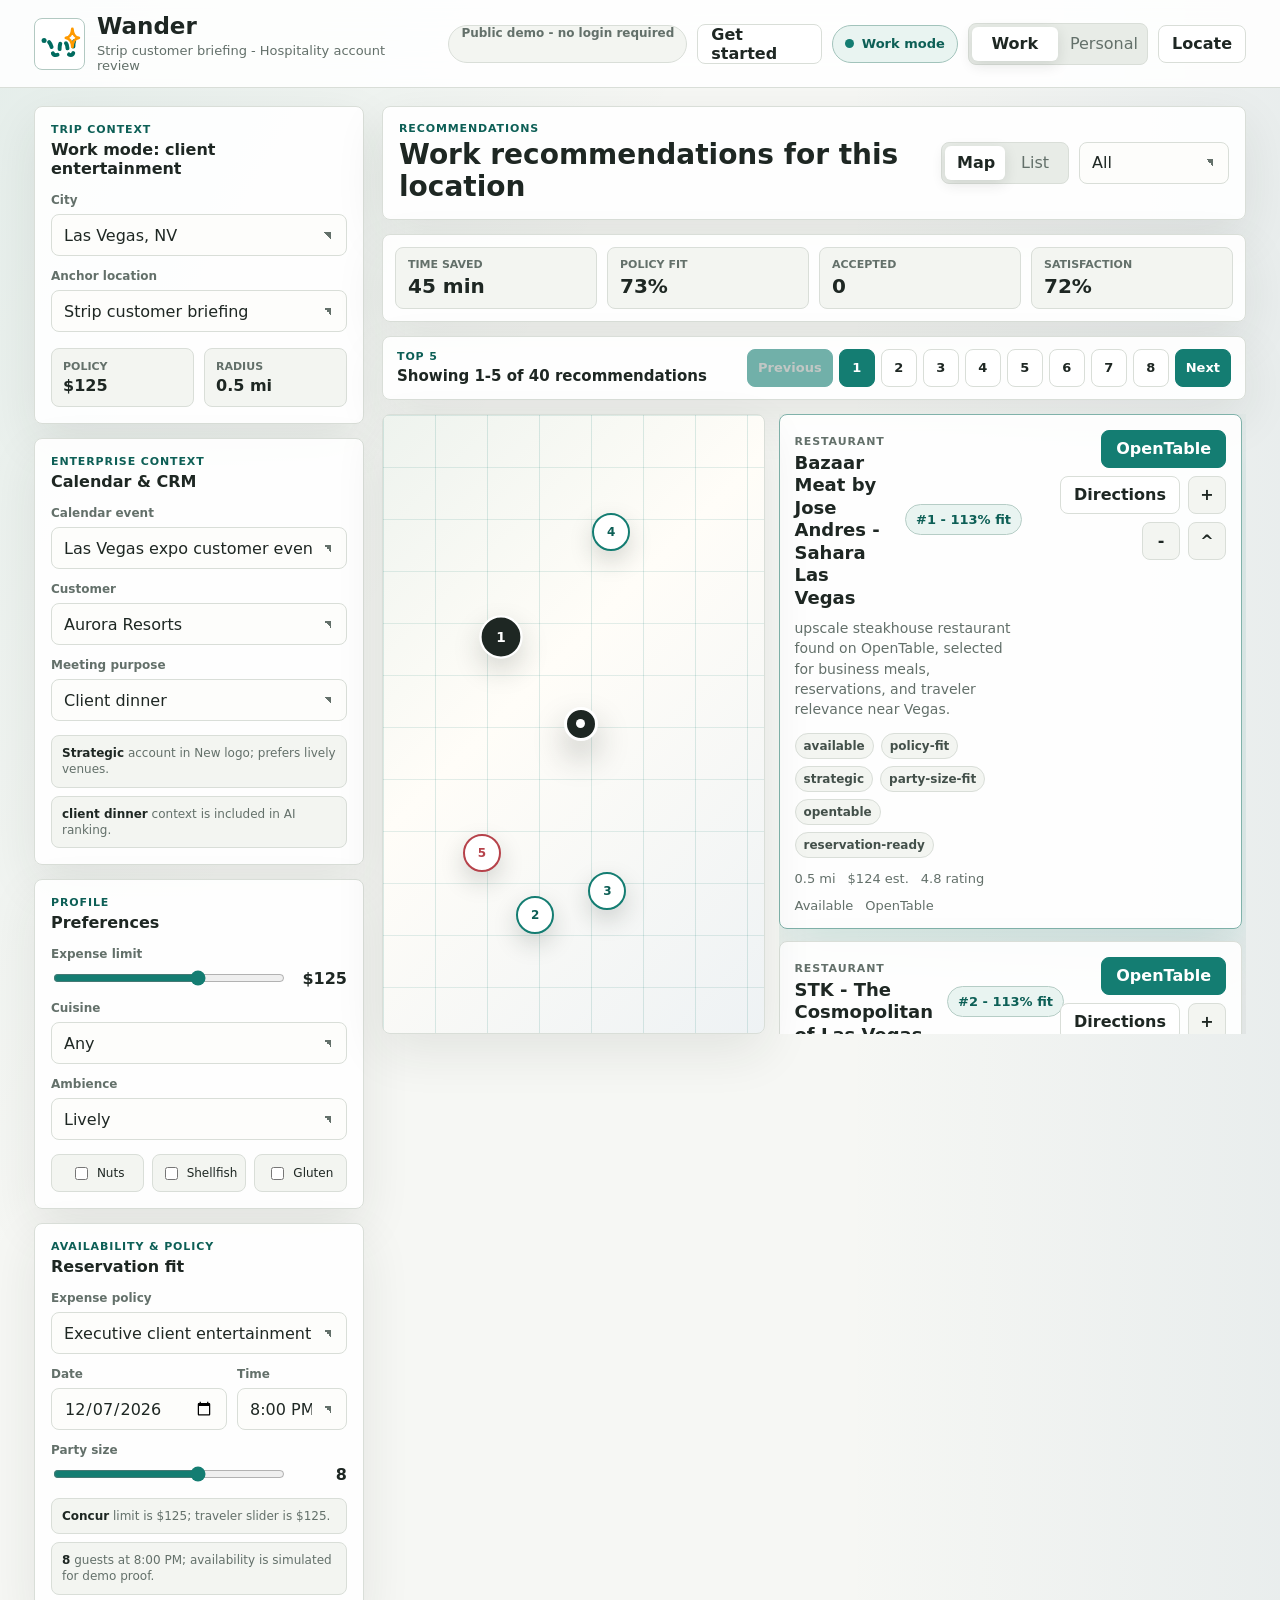
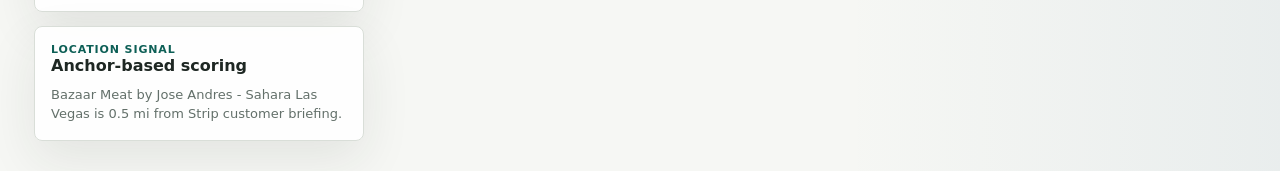
==== commit 132280e3: "Add dynamic profile icons" ====
--- a/public/index.html
+++ b/public/index.html
@@ -14,7 +14,19 @@
     <div class="app-shell">
       <header class="topbar">
         <div class="brand-lockup">
-          <div class="brand-mark" aria-hidden="true">W</div>
+          <div class="brand-mark" aria-hidden="true">
+            <svg class="profile-icon" viewBox="0 0 120 120">
+              <circle class="profile-icon-route" cx="17" cy="50" r="7" />
+              <path
+                class="profile-icon-route"
+                d="M31 55 C45 70 34 91 50 91 C70 91 51 55 70 55 C92 55 74 91 92 91 C107 91 92 55 104 50"
+              />
+              <path
+                class="profile-icon-spark"
+                d="M96 18 C97 34 106 42 114 43 C106 44 97 52 96 68 C95 52 86 44 78 43 C86 42 95 34 96 18 Z"
+              />
+            </svg>
+          </div>
           <div>
             <h1>Wander</h1>
             <p id="tripSubtitle">Strip customer briefing - Hospitality account review</p>
--- a/public/styles.css
+++ b/public/styles.css
@@ -14,6 +14,8 @@
   --accent: #147d72;
   --accent-dark: #0d5f56;
   --accent-soft: #e9f4f1;
+  --profile-icon-route: #006b5f;
+  --profile-icon-spark: #ff9a00;
   --mode-bg-a: rgba(20, 125, 114, 0.08);
   --mode-bg-b: rgba(63, 111, 145, 0.07);
   --shadow: 0 18px 50px rgba(30, 39, 35, 0.09);
@@ -25,6 +27,7 @@
   --accent: #c05265;
   --accent-dark: #8f3346;
   --accent-soft: #fff0ed;
+  --profile-icon-route: #b2254f;
   --mode-bg-a: rgba(192, 82, 101, 0.13);
   --mode-bg-b: rgba(180, 135, 27, 0.11);
 }
@@ -84,16 +87,49 @@
 
 .brand-mark {
   align-items: center;
-  background: var(--accent-dark);
-  border-radius: 8px;
-  color: white;
-  display: flex;
-  font-size: 14px;
-  font-weight: 800;
-  height: 42px;
+  background: white;
+  border: 1px solid color-mix(in srgb, var(--profile-icon-route) 18%, var(--line));
+  border-radius: 8px;
+  display: flex;
+  height: 52px;
   justify-content: center;
-  letter-spacing: 0;
-  width: 42px;
+  overflow: hidden;
+  padding: 3px;
+  width: 52px;
+}
+
+.profile-icon {
+  display: block;
+  height: 100%;
+  overflow: visible;
+  width: 100%;
+}
+
+.profile-icon-route {
+  fill: none;
+  stroke: var(--profile-icon-route);
+  stroke-linecap: round;
+  stroke-linejoin: round;
+  stroke-width: 11;
+  transition:
+    stroke 180ms ease,
+    fill 180ms ease;
+}
+
+path.profile-icon-route {
+  stroke-dasharray: 15 18;
+}
+
+circle.profile-icon-route {
+  fill: var(--profile-icon-route);
+  stroke: none;
+}
+
+.profile-icon-spark {
+  fill: none;
+  stroke: var(--profile-icon-spark);
+  stroke-linejoin: round;
+  stroke-width: 8;
 }
 
 h1,
